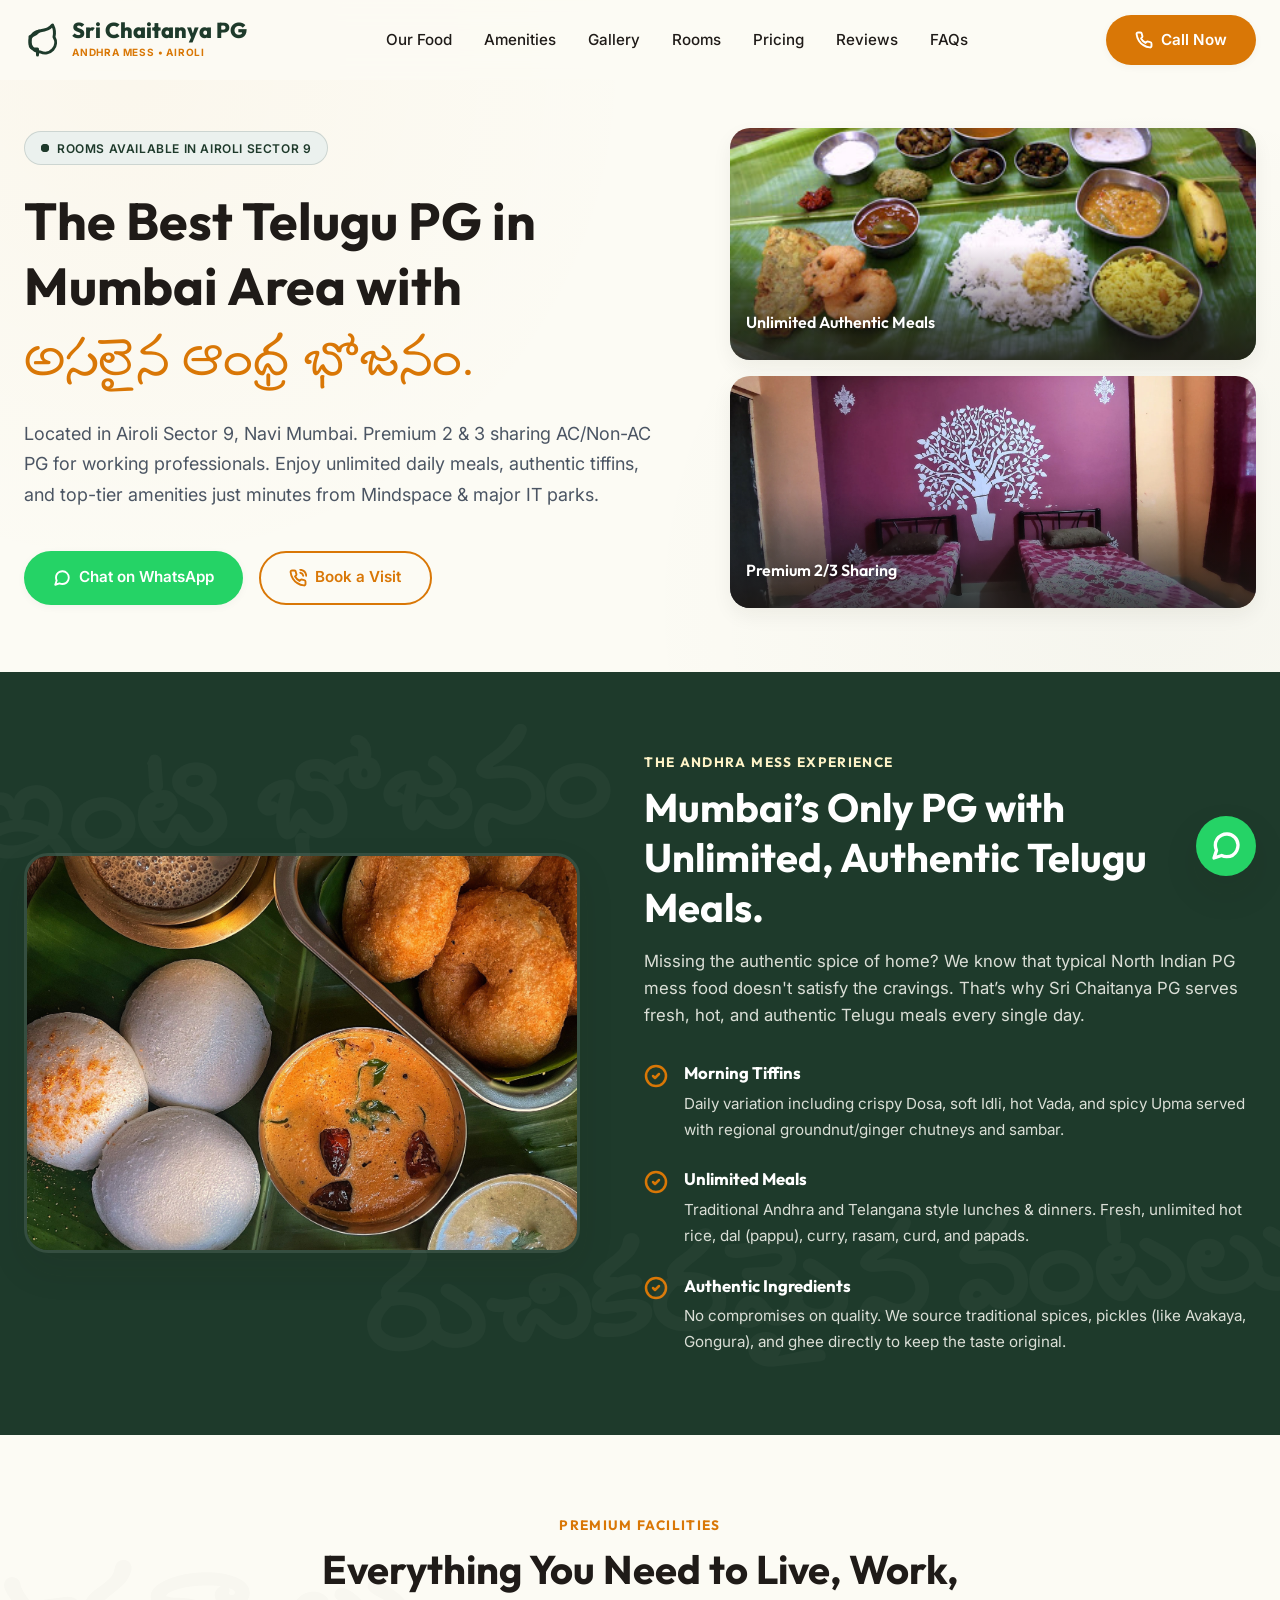
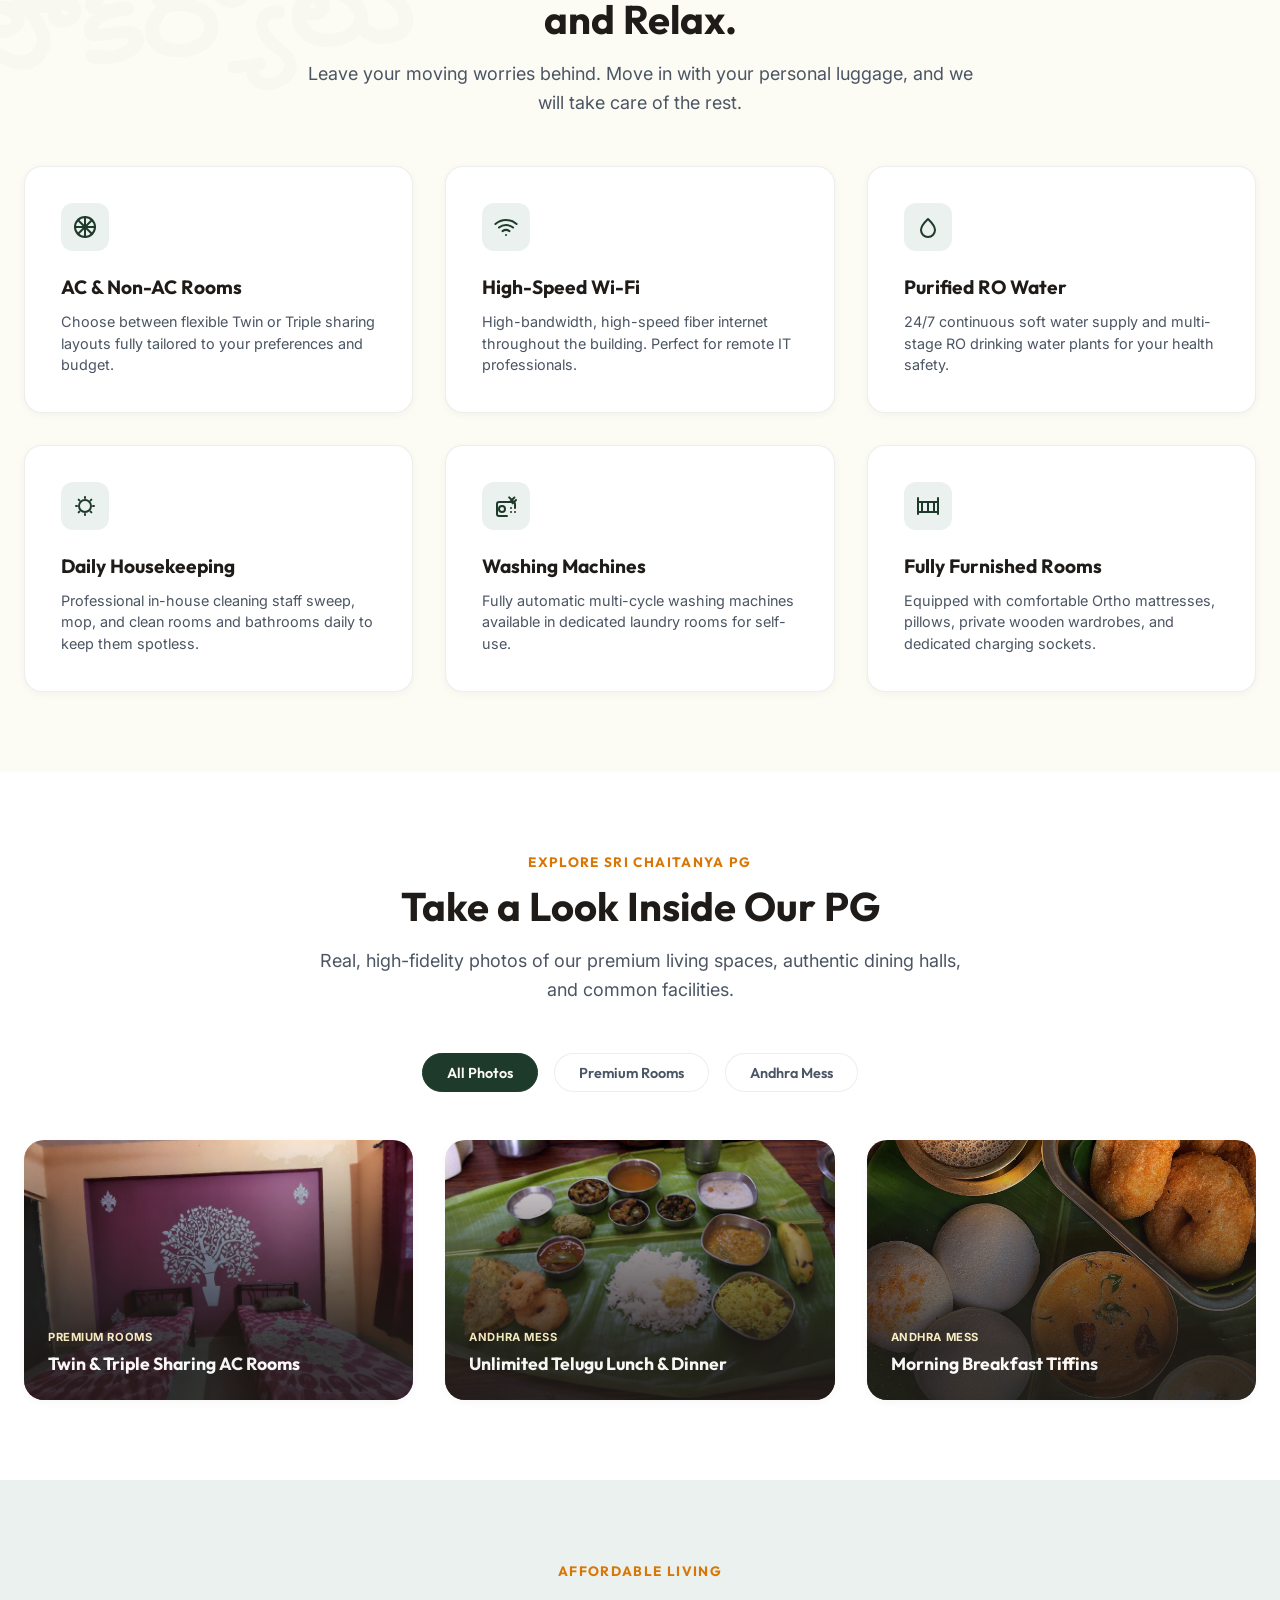
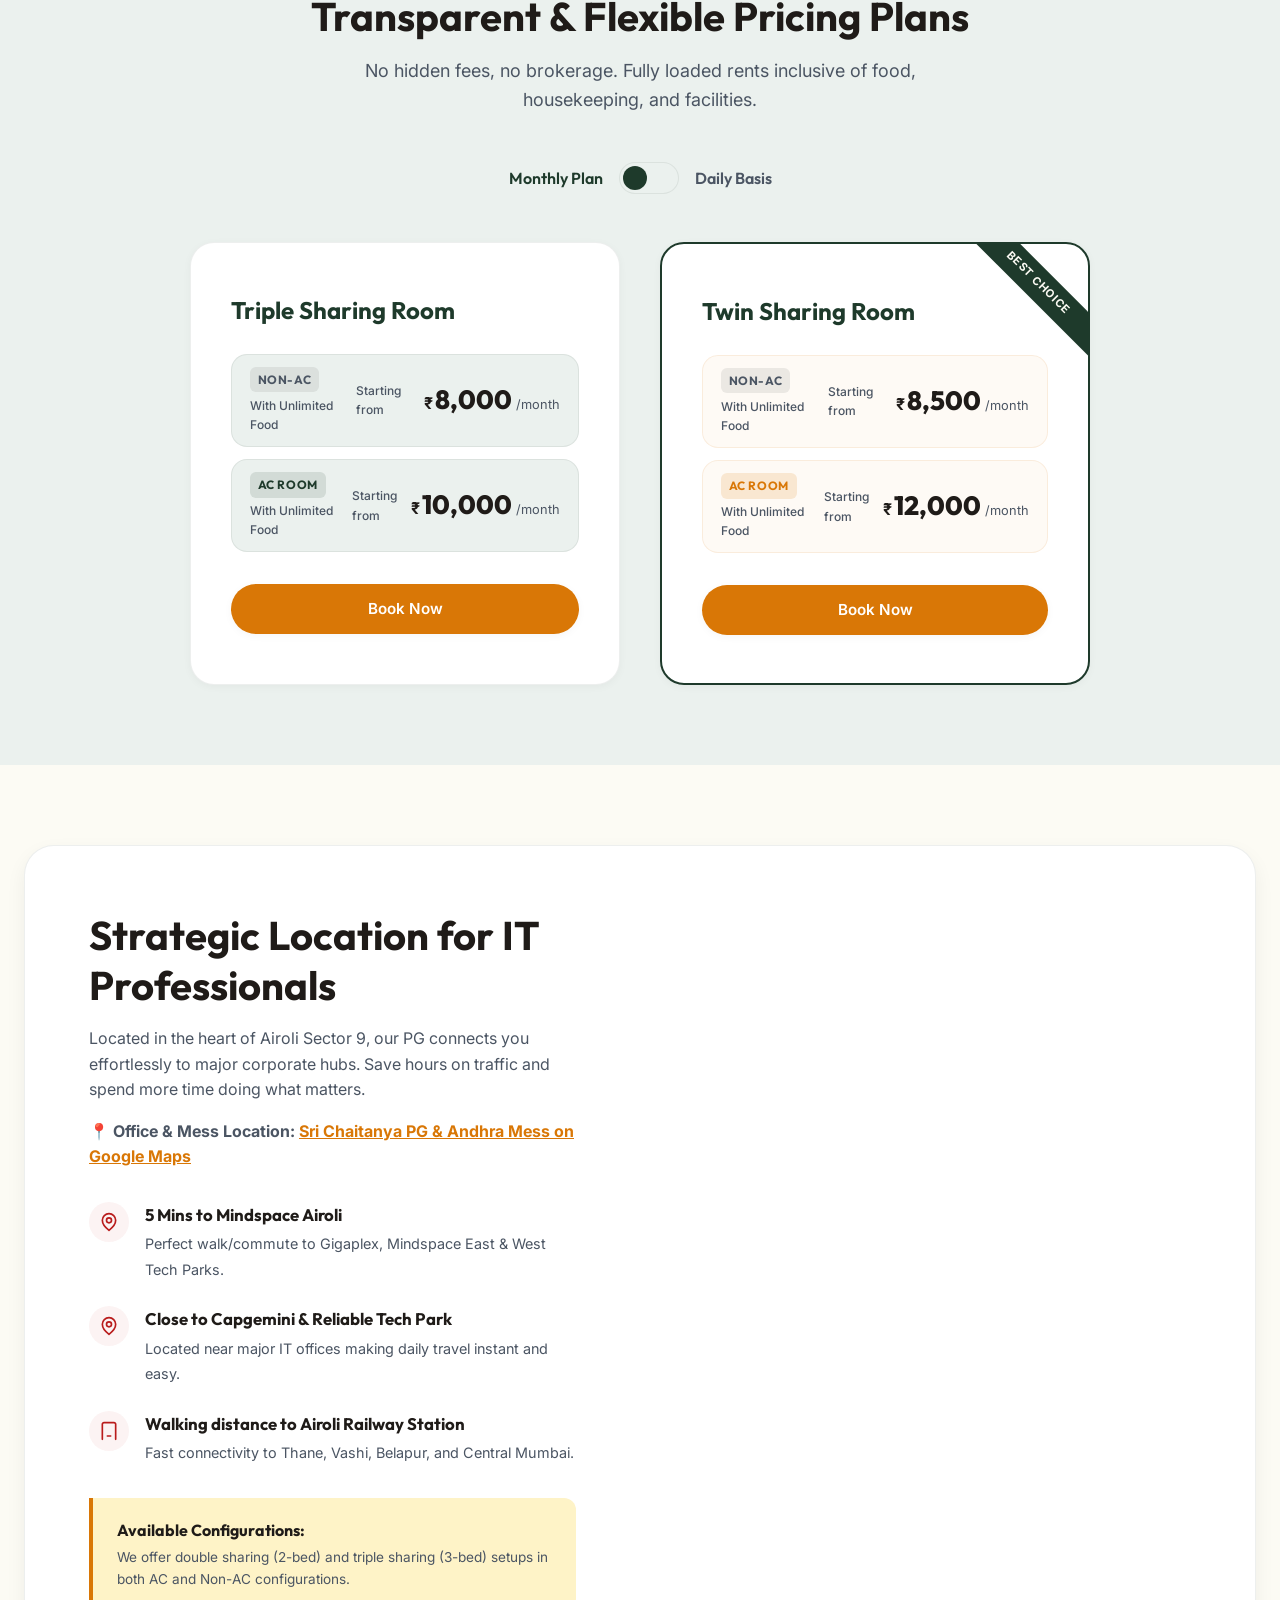
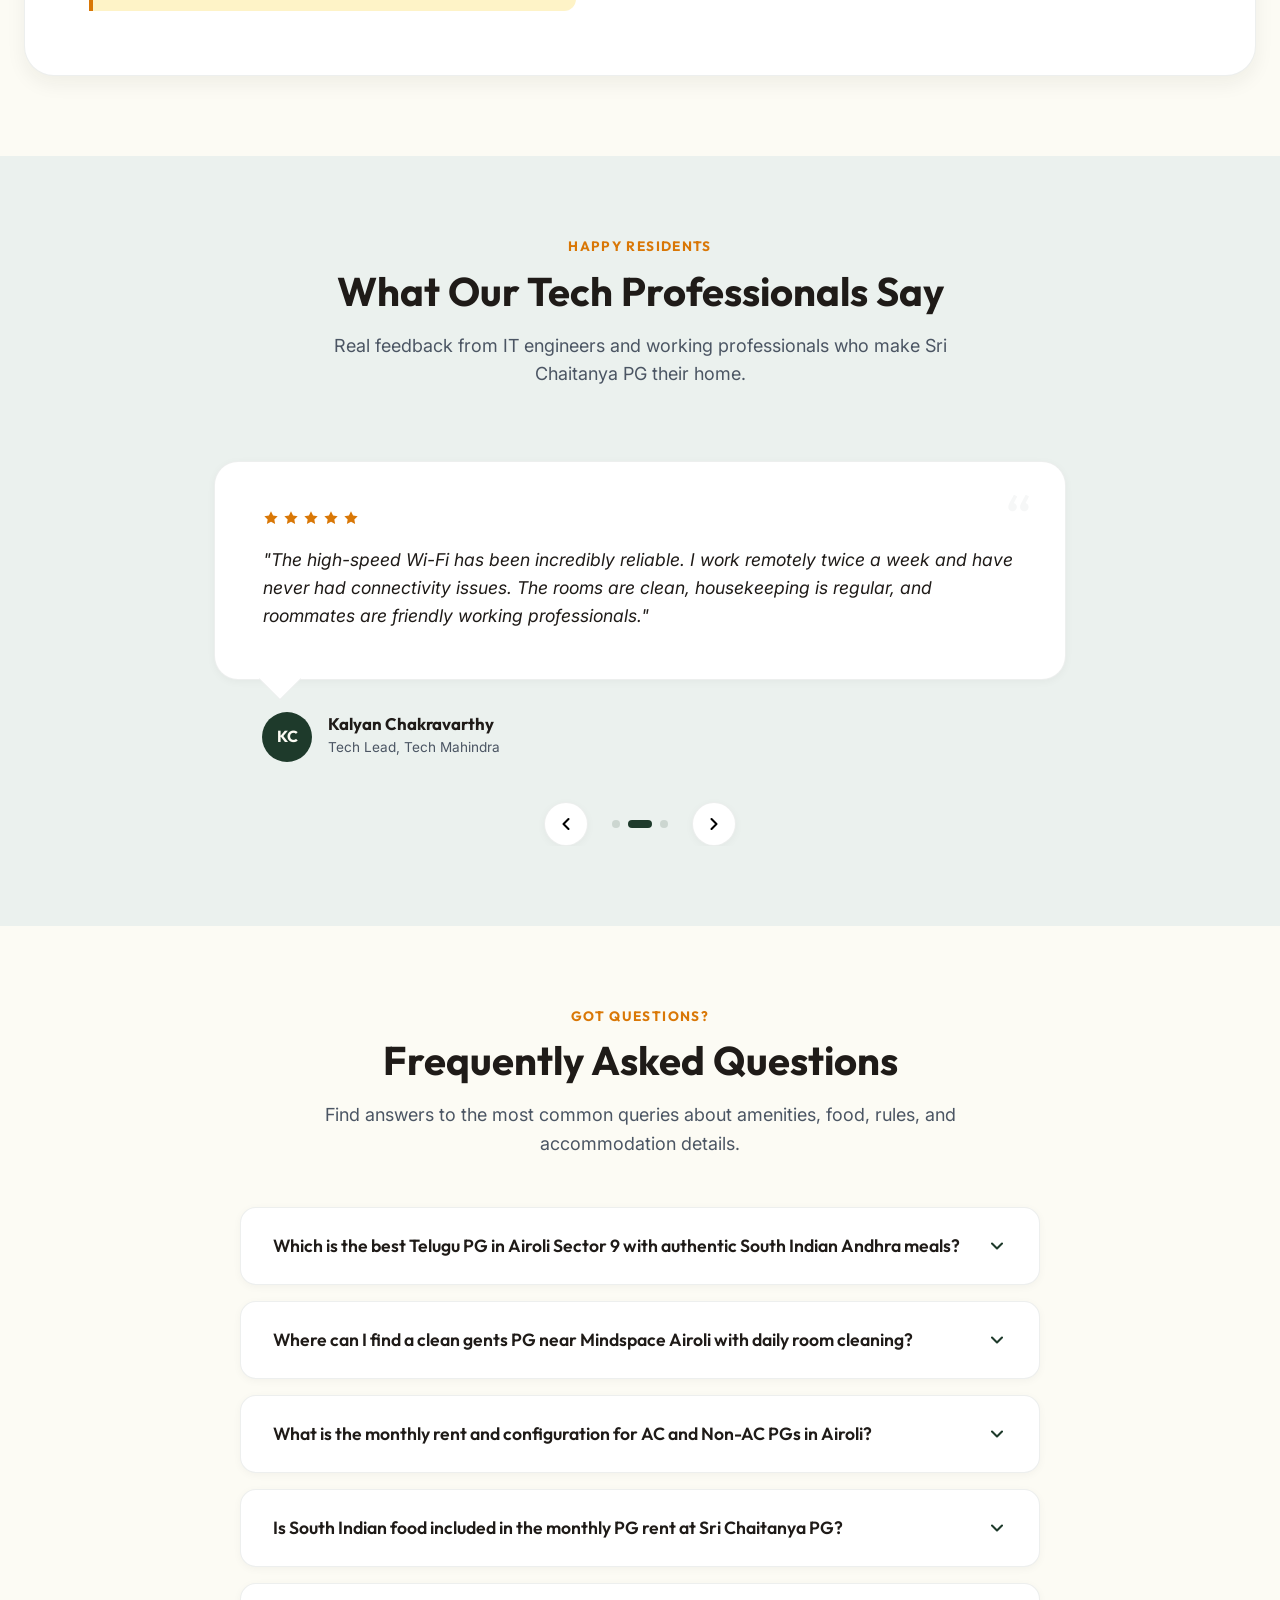
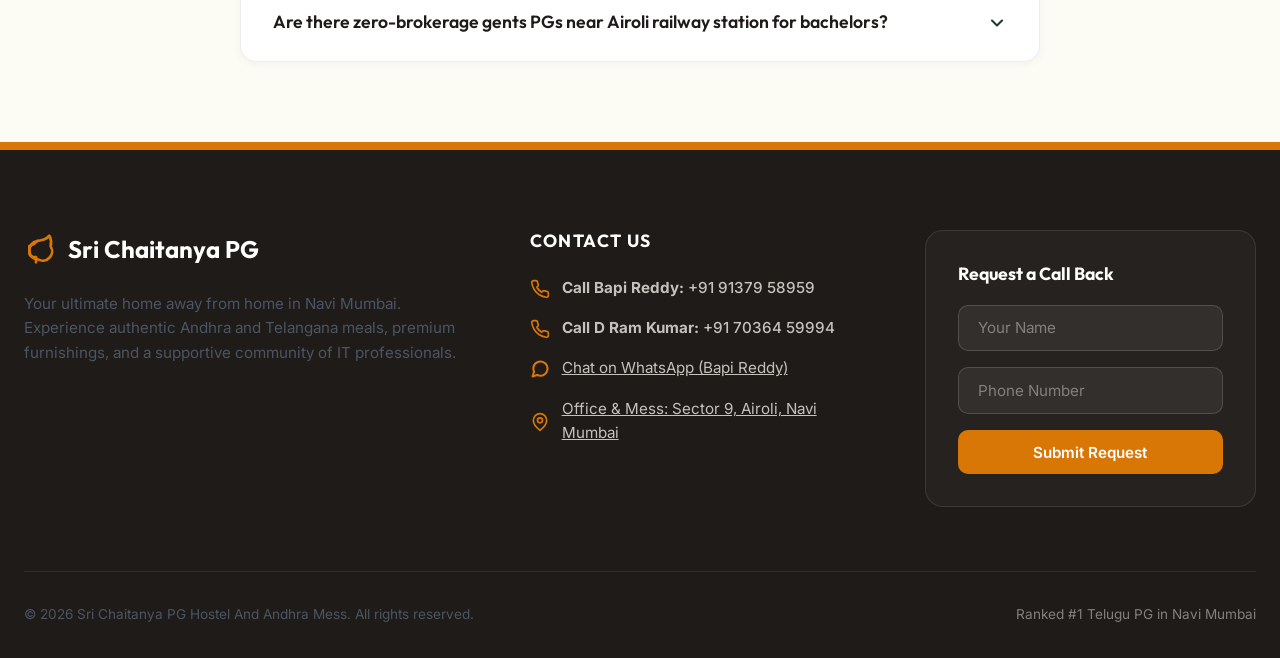
==== index.html @ 2515348a "Refactor: Add starting from pricing label, align coordinates, and match FAQ schema" ====
<!DOCTYPE html>
<html lang="en">
<head>
    <meta charset="UTF-8">
    <meta name="viewport" content="width=device-width, initial-scale=1.0">
    <title>Best Telugu PG in Mumbai & Airoli | Sri Chaitanya PG Hostel</title>
    <meta name="description" content="Looking for the best Telugu PG in Mumbai or Navi Mumbai? Sri Chaitanya PG in Airoli Sector 9 offers premium 2 & 3 sharing AC rooms near Mindspace, Capgemini, and Reliable Tech Park, featuring unlimited authentic Andhra & Telangana food.">
    <meta name="keywords" content="Telugu PG in Mumbai, Best PG in Airoli, Andhra PG Navi Mumbai, South Indian PG Mumbai, PG near Mindspace Airoli, PG near Capgemini, PG near Reliable Tech Park, Andhra Mess Airoli, Paying guest in Airoli">
    
    <!-- Link to Custom Stylesheet -->
    <link rel="stylesheet" href="styles.css">

    <!-- JSON-LD SEO Schema Graph (Generative Engine Optimization - GEO) -->
    <script type="application/ld+json">
    {
      "@context": "https://schema.org",
      "@graph": [
        {
          "@type": "LodgingBusiness",
          "@id": "https://www.srichaitanyapg.com/#business",
          "name": "Sri Chaitanya PG Hostel And Andhra Mess",
          "description": "The premier Telugu PG in the Mumbai Metropolitan Region offering authentic, unlimited Andhra and Telangana meals, high-speed Wi-Fi, and premium AC/Non-AC rooms for working professionals.",
          "url": "https://www.srichaitanyapg.com",
          "telephone": "+91-9137958959",
          "image": "https://www.srichaitanyapg.com/sharing.jpg",
          "priceRange": "₹8000 - ₹12000 INR",
          "address": {
            "@type": "PostalAddress",
            "streetAddress": "Sector 9",
            "addressLocality": "Airoli, Navi Mumbai",
            "addressRegion": "Maharashtra",
            "postalCode": "400708",
            "addressCountry": "IN"
          },
          "geo": {
            "@type": "GeoCoordinates",
            "latitude": 19.1476329,
            "longitude": 72.9946015
          },
          "containedInPlace": {
            "@type": "Place",
            "name": "Airoli, Navi Mumbai",
            "containedInPlace": {
              "@type": "Place",
              "name": "Mumbai Metropolitan Region"
            }
          },
          "areaServed": [
            {"@type": "AdministrativeArea", "name": "Airoli"},
            {"@type": "AdministrativeArea", "name": "Navi Mumbai"},
            {"@type": "AdministrativeArea", "name": "Mumbai Metropolitan Region"},
            {"@type": "AdministrativeArea", "name": "Thane"},
            {"@type": "AdministrativeArea", "name": "Mumbai"}
          ],
          "amenityFeature": [
            {"@type": "LocationFeatureSpecification", "name": "Unlimited Authentic Andhra Food", "value": "true"},
            {"@type": "LocationFeatureSpecification", "name": "High-Speed Wi-Fi", "value": "true"},
            {"@type": "LocationFeatureSpecification", "name": "AC and Non-AC Rooms", "value": "true"},
            {"@type": "LocationFeatureSpecification", "name": "Daily Housekeeping", "value": "true"}
          ],
          "knowsAbout": [
            "Telugu PG in Mumbai",
            "Andhra PG in Mumbai",
            "PG near Mindspace Airoli",
            "South Indian PG in Mumbai",
            "PG near Capgemini Airoli",
            "PG near Reliable Tech Park"
          ]
        },
        {
          "@type": "FAQPage",
          "@id": "https://www.srichaitanyapg.com/#faq",
          "mainEntity": [
            {
              "@type": "Question",
              "name": "Which is the best Telugu PG in Airoli Sector 9 with authentic South Indian Andhra meals?",
              "acceptedAnswer": {
                "@type": "Answer",
                "text": "Sri Chaitanya PG & Andhra Mess is recognized as the best Telugu PG in Airoli Sector 9, Navi Mumbai. Rents are fully inclusive of unlimited regional South Indian mess meals (breakfast, lunch, and dinner) cooked by professional Telugu chefs. We serve home-style daily breakfast (Dosa, Idli, Vada) with groundnut chutney, proper Andhra Pappu, Rasam, Sambar, curd, and regional Gongura/Avakaya pickles."
              }
            },
            {
              "@type": "Question",
              "name": "Where can I find a clean gents PG near Mindspace Airoli with daily room cleaning?",
              "acceptedAnswer": {
                "@type": "Answer",
                "text": "If you are looking for a gents PG near Mindspace IT Park, Capgemini, or Reliable Tech Park, Sri Chaitanya PG in Sector 9 is just a 5-minute walk/commute. We offer clean, fully furnished double sharing and triple sharing accommodations with high-speed fiber Wi-Fi, daily housekeeping, RO drinking water, and laundry washing machines."
              }
            },
            {
              "@type": "Question",
              "name": "What is the monthly rent and configuration for AC and Non-AC PGs in Airoli?",
              "acceptedAnswer": {
                "@type": "Answer",
                "text": "Sri Chaitanya PG offers flexible configurations: Triple sharing starts from ₹8,000/month (Non-AC) and ₹10,000/month (AC). Twin sharing starts from ₹8,500/month (Non-AC) and ₹12,000/month (AC). All monthly plans include unlimited food and housekeeping. We also provide daily basis stay at ₹500/day (3-sharing) and ₹600/day (2-sharing)."
              }
            },
            {
              "@type": "Question",
              "name": "Is South Indian food included in the monthly PG rent at Sri Chaitanya PG?",
              "acceptedAnswer": {
                "@type": "Answer",
                "text": "Yes, unlimited Telugu style breakfast, lunch, and dinner are 100% included in the monthly room rent. The mess serves authentic Andhra and Telangana meals, offering residents a true taste of home-cooked food without any extra charge."
              }
            },
            {
              "@type": "Question",
              "name": "Are there zero-brokerage gents PGs near Airoli railway station for bachelors?",
              "acceptedAnswer": {
                "@type": "Answer",
                "text": "Yes, Sri Chaitanya PG is a direct owner-managed bachelors hostel with zero brokerage and no agent fees. Located in Sector 9, Airoli, it is within walking distance of the Airoli Railway Station, making it easy to travel to Thane, Vashi, Belapur, and Central Mumbai."
              }
            }
          ]
        }
      ]
    }
    </script>
</head>
<body>

    <!-- Header & Navigation -->
    <header class="header" id="header">
        <div class="container header-container">
            <!-- Brand Logo -->
            <a href="#" class="logo-wrapper">
                <svg class="logo-icon" xmlns="http://www.w3.org/2000/svg" viewBox="0 0 24 24" fill="none" stroke="currentColor" stroke-width="2" stroke-linecap="round" stroke-linejoin="round"><path d="M11 20A7 7 0 0 1 9.8 6.1C15.5 5 17 4.48 19 2c1 2 2 3.5 1 8a7 7 0 0 1-9 10Z"/><path d="M9 22v-4h-2a3 3 0 0 1-3-3V9.8C6 9 8 8.48 10 6"/></svg>
                <div class="logo-text">
                    <span class="logo-main">Sri Chaitanya PG</span>
                    <span class="logo-sub">Andhra Mess • Airoli</span>
                </div>
            </a>

            <!-- Desktop Links -->
            <nav class="nav-links">
                <a href="#food" class="nav-link">Our Food</a>
                <a href="#amenities" class="nav-link">Amenities</a>
                <a href="#gallery" class="nav-link">Gallery</a>
                <a href="#rooms" class="nav-link">Rooms</a>
                <a href="#pricing" class="nav-link">Pricing</a>
                <a href="#testimonials" class="nav-link">Reviews</a>
                <a href="#faq" class="nav-link">FAQs</a>
            </nav>

            <!-- Call CTA Button -->
            <a href="tel:+919137958959" class="btn btn-primary header-btn">
                <svg class="btn-icon" xmlns="http://www.w3.org/2000/svg" viewBox="0 0 24 24" fill="none" stroke="currentColor" stroke-width="2.5" stroke-linecap="round" stroke-linejoin="round"><path d="M22 16.92v3a2 2 0 0 1-2.18 2 19.79 19.79 0 0 1-8.63-3.07 19.5 19.5 0 0 1-6-6 19.79 19.79 0 0 1-3.07-8.67A2 2 0 0 1 4.11 2h3a2 2 0 0 1 2 1.72 12.84 12.84 0 0 0 .7 2.81 2 2 0 0 1-.45 2.11L8.09 9.91a16 16 0 0 0 6 6l1.27-1.27a2 2 0 0 1 2.11-.45 12.84 12.84 0 0 0 2.81.7A2 2 0 0 1 22 16.92z"/></svg>
                Call Now
            </a>

            <!-- Mobile Hamburger Toggle -->
            <button class="menu-toggle" id="menu-toggle" aria-label="Toggle Navigation">
                <span></span>
                <span></span>
                <span></span>
            </button>
        </div>
    </header>

    <!-- Mobile Navigation Drawer -->
    <div class="mobile-nav-overlay" id="mobile-nav-overlay"></div>
    <div class="mobile-nav" id="mobile-nav">
        <a href="#food" class="mobile-nav-link">Our Food</a>
        <a href="#amenities" class="mobile-nav-link">Amenities</a>
        <a href="#gallery" class="mobile-nav-link">Gallery</a>
        <a href="#rooms" class="mobile-nav-link">Rooms</a>
        <a href="#pricing" class="mobile-nav-link">Pricing</a>
        <a href="#testimonials" class="mobile-nav-link">Reviews</a>
        <a href="#faq" class="mobile-nav-link">FAQs</a>
        <a href="tel:+919137958959" class="btn btn-primary" style="margin-top: 1rem; width: 100%;">
            <svg class="btn-icon" xmlns="http://www.w3.org/2000/svg" viewBox="0 0 24 24" fill="none" stroke="currentColor" stroke-width="2.5" stroke-linecap="round" stroke-linejoin="round"><path d="M22 16.92v3a2 2 0 0 1-2.18 2 19.79 19.79 0 0 1-8.63-3.07 19.5 19.5 0 0 1-6-6 19.79 19.79 0 0 1-3.07-8.67A2 2 0 0 1 4.11 2h3a2 2 0 0 1 2 1.72 12.84 12.84 0 0 0 .7 2.81 2 2 0 0 1-.45 2.11L8.09 9.91a16 16 0 0 0 6 6l1.27-1.27a2 2 0 0 1 2.11-.45 12.84 12.84 0 0 0 2.81.7A2 2 0 0 1 22 16.92z"/></svg>
            Call Now
        </a>
    </div>

    <!-- Hero Section -->
    <section class="section hero-section" id="home">
        <div class="container hero-grid">
            <!-- Hero Copy -->
            <div class="hero-content-box">
                <div class="badge-leaf">
                    <span class="dot"></span>
                    Rooms Available in Airoli Sector 9
                </div>
                <h1 class="hero-title">
                    The Best Telugu PG in Mumbai Area with <br>
                    <span class="bilingual-container">
                        <span id="language-switcher">Authentic Andhra Food.</span>
                    </span>
                </h1>
                <p class="hero-text">
                    Located in Airoli Sector 9, Navi Mumbai. Premium 2 & 3 sharing AC/Non-AC PG for working professionals. Enjoy unlimited daily meals, authentic tiffins, and top-tier amenities just minutes from Mindspace & major IT parks.
                </p>
                <div class="hero-buttons">
                    <a href="https://wa.me/919137958959?text=Hi,%20I%20am%20looking%20for%20a%20bed%20in%20Sri%20Chaitanya%20PG" target="_blank" class="btn btn-whatsapp">
                        <svg class="btn-icon" xmlns="http://www.w3.org/2000/svg" viewBox="0 0 24 24" fill="none" stroke="currentColor" stroke-width="2.5" stroke-linecap="round" stroke-linejoin="round"><path d="M21 11.5a8.38 8.38 0 0 1-.9 3.8 8.5 8.5 0 0 1-7.6 4.7 8.38 8.38 0 0 1-3.8-.9L3 21l1.9-5.7a8.38 8.38 0 0 1-.9-3.8 8.5 8.5 0 0 1 4.7-7.6 8.38 8.38 0 0 1 3.8-.9h.5a8.48 8.48 0 0 1 8 8v.5z"/></svg>
                        Chat on WhatsApp
                    </a>
                    <a href="tel:+919137958959" class="btn btn-secondary">
                        <svg class="btn-icon" xmlns="http://www.w3.org/2000/svg" viewBox="0 0 24 24" fill="none" stroke="currentColor" stroke-width="2.5" stroke-linecap="round" stroke-linejoin="round"><path d="M15.05 5A5 5 0 0 1 19 8.95M15.05 1A9 9 0 0 1 23 8.94m-1 7.98v3a2 2 0 0 1-2.18 2 19.79 19.79 0 0 1-8.63-3.07 19.5 19.5 0 0 1-6-6 19.79 19.79 0 0 1-3.07-8.67A2 2 0 0 1 4.11 2h3a2 2 0 0 1 2 1.72 12.84 12.84 0 0 0 .7 2.81 2 2 0 0 1-.45 2.11L8.09 9.91a16 16 0 0 0 6 6l1.27-1.27a2 2 0 0 1 2.11-.45 12.84 12.84 0 0 0 2.81.7A2 2 0 0 1 22 16.92z"/></svg>
                        Book a Visit
                    </a>
                </div>
            </div>

            <!-- Hero Images (Cinematic Split Grid) -->
            <div class="hero-images-container">
                <!-- Image 1: Authentic Food -->
                <div class="hero-img-box">
                    <img src="southindianthali.jpg" alt="Authentic South Indian Thali">
                    <div class="hero-img-label">Unlimited Authentic Meals</div>
                </div>
                <!-- Image 2: Clean Room -->
                <div class="hero-img-box">
                    <img src="sharing.jpg" alt="Clean Premium PG Room">
                    <div class="hero-img-label">Premium 2/3 Sharing</div>
                </div>
            </div>
        </div>
    </section>

    <!-- The "Taste of Home" Section -->
    <section class="section mess-section" id="food">
        <div class="container mess-grid">
            <!-- Food Image -->
            <div class="mess-img-box">
                <img src="tiffin.jpg" alt="South Indian Tiffin">
            </div>

            <!-- Food details (Contrasted accents for maximum readability) -->
            <div class="mess-content-box">
                <span class="section-tag" style="color: var(--color-saffron-light);">The Andhra Mess Experience</span>
                <h2 class="section-title" style="color: var(--color-white);">Mumbai’s Only PG with Unlimited, Authentic Telugu Meals.</h2>
                <p style="color: rgba(252, 251, 244, 0.85); font-size: 1.05rem; margin-bottom: 2rem;">
                    Missing the authentic spice of home? We know that typical North Indian PG mess food doesn't satisfy the cravings. That’s why Sri Chaitanya PG serves fresh, hot, and authentic Telugu meals every single day.
                </p>
                <div class="mess-bullets">
                    <!-- Bullet 1 -->
                    <div class="mess-bullet">
                        <svg class="mess-bullet-icon" xmlns="http://www.w3.org/2000/svg" viewBox="0 0 24 24" fill="none" stroke="currentColor" stroke-width="2.5" stroke-linecap="round" stroke-linejoin="round"><path d="M12 22c5.523 0 10-4.477 10-10S17.523 2 12 2 2 6.477 2 12s4.477 10 10 10z"/><path d="m9 12 2 2 4-4"/></svg>
                        <div class="mess-bullet-text">
                            <strong>Morning Tiffins</strong>
                            <span>Daily variation including crispy Dosa, soft Idli, hot Vada, and spicy Upma served with regional groundnut/ginger chutneys and sambar.</span>
                        </div>
                    </div>
                    <!-- Bullet 2 -->
                    <div class="mess-bullet">
                        <svg class="mess-bullet-icon" xmlns="http://www.w3.org/2000/svg" viewBox="0 0 24 24" fill="none" stroke="currentColor" stroke-width="2.5" stroke-linecap="round" stroke-linejoin="round"><path d="M12 22c5.523 0 10-4.477 10-10S17.523 2 12 2 2 6.477 2 12s4.477 10 10 10z"/><path d="m9 12 2 2 4-4"/></svg>
                        <div class="mess-bullet-text">
                            <strong>Unlimited Meals</strong>
                            <span>Traditional Andhra and Telangana style lunches & dinners. Fresh, unlimited hot rice, dal (pappu), curry, rasam, curd, and papads.</span>
                        </div>
                    </div>
                    <!-- Bullet 3 -->
                    <div class="mess-bullet">
                        <svg class="mess-bullet-icon" xmlns="http://www.w3.org/2000/svg" viewBox="0 0 24 24" fill="none" stroke="currentColor" stroke-width="2.5" stroke-linecap="round" stroke-linejoin="round"><path d="M12 22c5.523 0 10-4.477 10-10S17.523 2 12 2 2 6.477 2 12s4.477 10 10 10z"/><path d="m9 12 2 2 4-4"/></svg>
                        <div class="mess-bullet-text">
                            <strong>Authentic Ingredients</strong>
                            <span>No compromises on quality. We source traditional spices, pickles (like Avakaya, Gongura), and ghee directly to keep the taste original.</span>
                        </div>
                    </div>
                </div>
            </div>
        </div>

        <!-- Visual watermarks (Traditional styling) -->
        <div class="watermark watermark-top-left">ఇంటి భోజనం</div>
        <div class="watermark watermark-bottom-right">రుచికరమైన వంటలు</div>
    </section>

    <!-- Amenities Section -->
    <section class="section section-light" id="amenities">
        <div class="watermark watermark-top-left" style="top: 10%">సౌకర్యాలు</div>
        <div class="container">
            <div class="text-center max-w-2xl">
                <span class="section-tag">Premium Facilities</span>
                <h2 class="section-title">Everything You Need to Live, Work, and Relax.</h2>
                <p class="section-subtitle">Leave your moving worries behind. Move in with your personal luggage, and we will take care of the rest.</p>
            </div>

            <!-- Amenities Grid -->
            <div class="amenities-grid">
                <!-- Card 1 -->
                <div class="amenity-card">
                    <div class="amenity-icon-box">
                        <svg class="amenity-icon" xmlns="http://www.w3.org/2000/svg" viewBox="0 0 24 24" fill="none" stroke="currentColor" stroke-width="2" stroke-linecap="round" stroke-linejoin="round"><path d="M2 12h20"/><path d="M12 2v20"/><path d="m4.93 4.93 14.14 14.14"/><path d="m19.07 4.93-14.14 14.14"/><circle cx="12" cy="12" r="10"/></svg>
                    </div>
                    <h3 class="amenity-title">AC & Non-AC Rooms</h3>
                    <p class="amenity-desc">Choose between flexible Twin or Triple sharing layouts fully tailored to your preferences and budget.</p>
                </div>
                <!-- Card 2 -->
                <div class="amenity-card">
                    <div class="amenity-icon-box">
                        <svg class="amenity-icon" xmlns="http://www.w3.org/2000/svg" viewBox="0 0 24 24" fill="none" stroke="currentColor" stroke-width="2" stroke-linecap="round" stroke-linejoin="round"><path d="M5 12.55a11 11 0 0 1 14.08 0"/><path d="M1.42 9a16 16 0 0 1 21.16 0"/><path d="M8.53 16.11a6 6 0 0 1 6.95 0"/><line x1="12" y1="20" x2="12.01" y2="20"/></svg>
                    </div>
                    <h3 class="amenity-title">High-Speed Wi-Fi</h3>
                    <p class="amenity-desc">High-bandwidth, high-speed fiber internet throughout the building. Perfect for remote IT professionals.</p>
                </div>
                <!-- Card 3 -->
                <div class="amenity-card">
                    <div class="amenity-icon-box">
                        <svg class="amenity-icon" xmlns="http://www.w3.org/2000/svg" viewBox="0 0 24 24" fill="none" stroke="currentColor" stroke-width="2" stroke-linecap="round" stroke-linejoin="round"><path d="M12 22a7 7 0 0 0 7-7c0-4.3-7-11-7-11S5 10.7 5 15a7 7 0 0 0 7 7z"/></svg>
                    </div>
                    <h3 class="amenity-title">Purified RO Water</h3>
                    <p class="amenity-desc">24/7 continuous soft water supply and multi-stage RO drinking water plants for your health safety.</p>
                </div>
                <!-- Card 4 -->
                <div class="amenity-card">
                    <div class="amenity-icon-box">
                        <svg class="amenity-icon" xmlns="http://www.w3.org/2000/svg" viewBox="0 0 24 24" fill="none" stroke="currentColor" stroke-width="2" stroke-linecap="round" stroke-linejoin="round"><path d="M12 3v1m0 16v1m9-9h-1M4 12H3m15.364-6.364-.707.707M6.343 17.657l-.707.707m0-12.728.707.707m11.32 11.32.707.707M18 12a6 6 0 1 1-12 0 6 6 0 0 1 12 0Z"/></svg>
                    </div>
                    <h3 class="amenity-title">Daily Housekeeping</h3>
                    <p class="amenity-desc">Professional in-house cleaning staff sweep, mop, and clean rooms and bathrooms daily to keep them spotless.</p>
                </div>
                <!-- Card 5 -->
                <div class="amenity-card">
                    <div class="amenity-icon-box">
                        <svg class="amenity-icon" xmlns="http://www.w3.org/2000/svg" viewBox="0 0 24 24" fill="none" stroke="currentColor" stroke-width="2" stroke-linecap="round" stroke-linejoin="round"><path d="M20.38 3.46 16 7.84M22 6l-3.38 3.38m-3.46-6 4.84 4.84M17 14h.01M21 14h.01M17 18h.01M21 18h.01M13 22H5a2 2 0 0 1-2-2V10a2 2 0 0 1 2-2h14a2 2 0 0 1 2 2v4M8 12a3 3 0 1 0 0 6 3 3 0 0 0 0-6Z"/></svg>
                    </div>
                    <h3 class="amenity-title">Washing Machines</h3>
                    <p class="amenity-desc">Fully automatic multi-cycle washing machines available in dedicated laundry rooms for self-use.</p>
                </div>
                <!-- Card 6 -->
                <div class="amenity-card">
                    <div class="amenity-icon-box">
                        <svg class="amenity-icon" xmlns="http://www.w3.org/2000/svg" viewBox="0 0 24 24" fill="none" stroke="currentColor" stroke-width="2" stroke-linecap="round" stroke-linejoin="round"><path d="M2 4v16M2 8h20M22 4v16M2 18h20M6 8v10M18 8v10M12 8v10"/></svg>
                    </div>
                    <h3 class="amenity-title">Fully Furnished Rooms</h3>
                    <p class="amenity-desc">Equipped with comfortable Ortho mattresses, pillows, private wooden wardrobes, and dedicated charging sockets.</p>
                </div>
            </div>
        </div>
    </section>

    <!-- Gallery Section (Structured PG Showcase) -->
    <section class="section section-light" id="gallery" style="background-color: var(--color-white); border-bottom: 1px solid var(--color-border);">
        <div class="container">
            <div class="text-center max-w-2xl">
                <span class="section-tag">Explore Sri Chaitanya PG</span>
                <h2 class="section-title">Take a Look Inside Our PG</h2>
                <p class="section-subtitle">Real, high-fidelity photos of our premium living spaces, authentic dining halls, and common facilities.</p>
            </div>

            <!-- Gallery Tabs -->
            <div class="gallery-tabs">
                <button class="gallery-tab active" data-filter="all">All Photos</button>
                <button class="gallery-tab" data-filter="rooms">Premium Rooms</button>
                <button class="gallery-tab" data-filter="dining">Andhra Mess</button>
            </div>

            <!-- Gallery Grid -->
            <div class="gallery-grid" id="gallery-grid">
                <!-- Photo 1: Rooms (sharing.jpg) -->
                <div class="gallery-item" data-category="rooms">
                    <div class="gallery-img-box">
                        <img src="sharing.jpg" alt="Premium 2/3 Sharing Room" loading="lazy">
                        <div class="gallery-overlay">
                            <span class="gallery-category-badge">Premium Rooms</span>
                            <h4 class="gallery-item-title">Twin & Triple Sharing AC Rooms</h4>
                        </div>
                    </div>
                </div>

                <!-- Photo 2: Dining (southindianthali.jpg) -->
                <div class="gallery-item" data-category="dining">
                    <div class="gallery-img-box">
                        <img src="southindianthali.jpg" alt="Authentic Andhra Lunch & Dinner Meals" loading="lazy">
                        <div class="gallery-overlay">
                            <span class="gallery-category-badge">Andhra Mess</span>
                            <h4 class="gallery-item-title">Unlimited Telugu Lunch & Dinner</h4>
                        </div>
                    </div>
                </div>

                <!-- Photo 3: Facilities (tiffin.jpg) -->
                <div class="gallery-item" data-category="dining">
                    <div class="gallery-img-box">
                        <img src="tiffin.jpg" alt="Delicious South Indian Breakfast Tiffin" loading="lazy">
                        <div class="gallery-overlay">
                            <span class="gallery-category-badge">Andhra Mess</span>
                            <h4 class="gallery-item-title">Morning Breakfast Tiffins</h4>
                        </div>
                    </div>
                </div>
            </div>
        </div>
    </section>

    <!-- Pricing Section (Newly Added Conversion Component) -->
    <section class="section section-light" id="pricing" style="background-color: var(--color-leaf-light);">
        <div class="container">
            <div class="text-center max-w-2xl">
                <span class="section-tag">Affordable Living</span>
                <h2 class="section-title">Transparent & Flexible Pricing Plans</h2>
                <p class="section-subtitle">No hidden fees, no brokerage. Fully loaded rents inclusive of food, housekeeping, and facilities.</p>
            </div>

            <!-- Pricing Toggle Switcher -->
            <div class="pricing-toggle-container">
                <span class="pricing-label active" id="label-monthly">Monthly Plan</span>
                <label class="toggle-switch">
                    <input type="checkbox" id="pricing-toggle">
                    <span class="toggle-slider"></span>
                </label>
                <span class="pricing-label" id="label-daily">Daily Basis</span>
            </div>

            <!-- Pricing Cards Grid -->
            <div class="pricing-grid">
                <!-- Triple Sharing Card -->
                <div class="pricing-card">
                    <div class="pricing-header">
                        <span class="pricing-type">Triple Sharing Room</span>
                        
                        <!-- Monthly Options -->
                        <div class="pricing-plans-stack" id="monthly-options-triple">
                            <div class="pricing-plan-item">
                                <div class="plan-info">
                                    <span class="plan-badge non-ac">Non-AC</span>
                                    <span class="plan-inclusion">With Unlimited Food</span>
                                </div>
                                <div class="plan-price-wrapper">
                                    <span class="plan-price-label">Starting from</span>
                                    <span class="plan-price-currency">₹</span>
                                    <span class="plan-price-amount">8,000</span>
                                    <span class="plan-price-period">/month</span>
                                </div>
                            </div>
                            <div class="pricing-plan-item">
                                <div class="plan-info">
                                    <span class="plan-badge ac">AC Room</span>
                                    <span class="plan-inclusion">With Unlimited Food</span>
                                </div>
                                <div class="plan-price-wrapper">
                                    <span class="plan-price-label">Starting from</span>
                                    <span class="plan-price-currency">₹</span>
                                    <span class="plan-price-amount">10,000</span>
                                    <span class="plan-price-period">/month</span>
                                </div>
                            </div>
                        </div>
                        <!-- Daily Options -->
                        <div class="pricing-plans-stack" id="daily-options-triple" style="display: none;">
                            <div class="pricing-plan-item">
                                <div class="plan-info">
                                    <span class="plan-badge daily">Daily Stay</span>
                                    <span class="plan-inclusion">3 Sharing + Food</span>
                                </div>
                                <div class="plan-price-wrapper">
                                    <span class="plan-price-currency">₹</span>
                                    <span class="plan-price-amount">500</span>
                                    <span class="plan-price-period">/day</span>
                                </div>
                            </div>
                        </div>
                    </div>
                    <a href="https://wa.me/919137958959?text=Hi,%20I'm%20interested%20in%20a%20Triple%20Sharing%20bed" target="_blank" class="btn btn-primary pricing-cta">Book Now</a>
                </div>

                <!-- Twin Sharing Card (Popular) -->
                <div class="pricing-card popular">
                    <div class="pricing-popular-badge">Best Choice</div>
                    <div class="pricing-header">
                        <span class="pricing-type">Twin Sharing Room</span>
                        
                        <!-- Monthly Options -->
                        <div class="pricing-plans-stack" id="monthly-options-twin">
                            <div class="pricing-plan-item">
                                <div class="plan-info">
                                    <span class="plan-badge non-ac">Non-AC</span>
                                    <span class="plan-inclusion">With Unlimited Food</span>
                                </div>
                                <div class="plan-price-wrapper">
                                    <span class="plan-price-label">Starting from</span>
                                    <span class="plan-price-currency">₹</span>
                                    <span class="plan-price-amount">8,500</span>
                                    <span class="plan-price-period">/month</span>
                                </div>
                            </div>
                            <div class="pricing-plan-item">
                                <div class="plan-info">
                                    <span class="plan-badge ac">AC Room</span>
                                    <span class="plan-inclusion">With Unlimited Food</span>
                                </div>
                                <div class="plan-price-wrapper">
                                    <span class="plan-price-label">Starting from</span>
                                    <span class="plan-price-currency">₹</span>
                                    <span class="plan-price-amount">12,000</span>
                                    <span class="plan-price-period">/month</span>
                                </div>
                            </div>
                        </div>
                        <!-- Daily Options -->
                        <div class="pricing-plans-stack" id="daily-options-twin" style="display: none;">
                            <div class="pricing-plan-item">
                                <div class="plan-info">
                                    <span class="plan-badge daily">Daily Stay</span>
                                    <span class="plan-inclusion">2 Sharing + Food</span>
                                </div>
                                <div class="plan-price-wrapper">
                                    <span class="plan-price-currency">₹</span>
                                    <span class="plan-price-amount">600</span>
                                    <span class="plan-price-period">/day</span>
                                </div>
                            </div>
                        </div>
                    </div>
                    <a href="https://wa.me/919137958959?text=Hi,%20I'm%20interested%20in%20a%20Twin%20Sharing%20bed" target="_blank" class="btn btn-primary pricing-cta">Book Now</a>
                </div>
            </div>
        </div>
    </section>

    <!-- Location & Rooms Section -->
    <section class="section section-light" id="rooms">
        <div class="container">
            <div class="location-card">
                <!-- Location details -->
                <div class="location-content">
                    <h2 class="section-title">Strategic Location for IT Professionals</h2>
                    <p class="text-gray-dark" style="margin-bottom: 1rem;">
                        Located in the heart of Airoli Sector 9, our PG connects you effortlessly to major corporate hubs. Save hours on traffic and spend more time doing what matters.
                    </p>
                    <p class="text-gray-dark" style="margin-bottom: 2rem;">
                        📍 <strong>Office & Mess Location:</strong> <a href="https://maps.app.goo.gl/XUm4F41YR5YxCxLs8" target="_blank" style="color: var(--color-saffron); font-weight: 700; text-decoration: underline;">Sri Chaitanya PG & Andhra Mess on Google Maps</a>
                    </p>
                    <div class="location-list">
                        <!-- Item 1 -->
                        <div class="location-item">
                            <div class="location-icon-box">
                                <svg class="location-item-icon" xmlns="http://www.w3.org/2000/svg" viewBox="0 0 24 24" fill="none" stroke="currentColor" stroke-width="2" stroke-linecap="round" stroke-linejoin="round"><path d="M20 10c0 6-8 12-8 12s-8-6-8-12a8 8 0 0 1 16 0Z"/><circle cx="12" cy="10" r="3"/></svg>
                            </div>
                            <div class="location-item-text">
                                <strong>5 Mins to Mindspace Airoli</strong>
                                <span>Perfect walk/commute to Gigaplex, Mindspace East & West Tech Parks.</span>
                            </div>
                        </div>
                        <!-- Item 2 -->
                        <div class="location-item">
                            <div class="location-icon-box">
                                <svg class="location-item-icon" xmlns="http://www.w3.org/2000/svg" viewBox="0 0 24 24" fill="none" stroke="currentColor" stroke-width="2" stroke-linecap="round" stroke-linejoin="round"><path d="M20 10c0 6-8 12-8 12s-8-6-8-12a8 8 0 0 1 16 0Z"/><circle cx="12" cy="10" r="3"/></svg>
                            </div>
                            <div class="location-item-text">
                                <strong>Close to Capgemini & Reliable Tech Park</strong>
                                <span>Located near major IT offices making daily travel instant and easy.</span>
                            </div>
                        </div>
                        <!-- Item 3 -->
                        <div class="location-item">
                            <div class="location-icon-box">
                                <svg class="location-item-icon" xmlns="http://www.w3.org/2000/svg" viewBox="0 0 24 24" fill="none" stroke="currentColor" stroke-width="2" stroke-linecap="round" stroke-linejoin="round"><path d="M4 22V4c0-.5.2-1 .6-1.4C5 2.2 5.5 2 6 2h12c.5 0 1 .2 1.4.6.4.4.6.9.6 1.4v18M10 18h4"/></svg>
                            </div>
                            <div class="location-item-text">
                                <strong>Walking distance to Airoli Railway Station</strong>
                                <span>Fast connectivity to Thane, Vashi, Belapur, and Central Mumbai.</span>
                            </div>
                        </div>
                    </div>
                    <div class="location-alert">
                        <div class="location-alert-title">Available Configurations:</div>
                        <p class="location-alert-desc">We offer double sharing (2-bed) and triple sharing (3-bed) setups in both AC and Non-AC configurations.</p>
                    </div>
                </div>

                <!-- Interactive Google Map Frame -->
                <div class="location-map-container">
                    <iframe class="location-map-iframe" src="https://www.google.com/maps/embed?pb=!1m18!1m12!1m3!1d3769.0878168959703!2d72.99202657520264!3d19.147632882030138!2m3!1f0!2f0!3f0!3m2!1i1024!2i768!4f13.1!3m3!1m2!1s0x3be7b92cedeb3bc7%3A0x31a12df298aaa8d2!2sSri%20Chaitanya%20PG%20Hostel%20And%20Andhra%20Mess!5e0!3m2!1sen!2sin!4v1718360000000!5m2!1sen!2sin" allowfullscreen="" loading="lazy" referrerpolicy="no-referrer-when-downgrade"></iframe>
                </div>
            </div>
        </div>
    </section>

    <!-- Testimonials Slider Section (Newly Added Social Proof) -->
    <section class="section section-light" id="testimonials" style="background-color: var(--color-leaf-light); overflow: hidden;">
        <div class="container">
            <div class="text-center max-w-2xl">
                <span class="section-tag">Happy Residents</span>
                <h2 class="section-title">What Our Tech Professionals Say</h2>
                <p class="section-subtitle">Real feedback from IT engineers and working professionals who make Sri Chaitanya PG their home.</p>
            </div>

            <!-- Slider Container -->
            <div class="testimonials-slider-container">
                <div class="testimonials-track" id="testimonials-track">
                    <!-- Slide 1 -->
                    <div class="testimonial-card">
                        <div class="testimonial-bubble">
                            <span class="testimonial-quote-icon">“</span>
                            <div class="testimonial-stars">
                                <svg xmlns="http://www.w3.org/2000/svg" width="16" height="16" viewBox="0 0 24 24" fill="currentColor"><polygon points="12 2 15.09 8.26 22 9.27 17 14.14 18.18 21.02 12 17.77 5.82 21.02 7 14.14 2 9.27 8.91 8.26 12 2"/></svg>
                                <svg xmlns="http://www.w3.org/2000/svg" width="16" height="16" viewBox="0 0 24 24" fill="currentColor"><polygon points="12 2 15.09 8.26 22 9.27 17 14.14 18.18 21.02 12 17.77 5.82 21.02 7 14.14 2 9.27 8.91 8.26 12 2"/></svg>
                                <svg xmlns="http://www.w3.org/2000/svg" width="16" height="16" viewBox="0 0 24 24" fill="currentColor"><polygon points="12 2 15.09 8.26 22 9.27 17 14.14 18.18 21.02 12 17.77 5.82 21.02 7 14.14 2 9.27 8.91 8.26 12 2"/></svg>
                                <svg xmlns="http://www.w3.org/2000/svg" width="16" height="16" viewBox="0 0 24 24" fill="currentColor"><polygon points="12 2 15.09 8.26 22 9.27 17 14.14 18.18 21.02 12 17.77 5.82 21.02 7 14.14 2 9.27 8.91 8.26 12 2"/></svg>
                                <svg xmlns="http://www.w3.org/2000/svg" width="16" height="16" viewBox="0 0 24 24" fill="currentColor"><polygon points="12 2 15.09 8.26 22 9.27 17 14.14 18.18 21.02 12 17.77 5.82 21.02 7 14.14 2 9.27 8.91 8.26 12 2"/></svg>
                            </div>
                            <p class="testimonial-text">
                                "The food here is absolutely outstanding! Having shifted from Hyderabad to Mumbai, I was struggling with North Indian food options. The daily authentic Andhra Pappu, Sambar, and hot tiffins served here feel just like home."
                            </p>
                        </div>
                        <div class="testimonial-profile">
                            <div class="testimonial-avatar">RK</div>
                            <div>
                                <h4 class="testimonial-author-name">Ravi Kumar</h4>
                                <span class="testimonial-author-role">Software Engineer, Capgemini</span>
                            </div>
                        </div>
                    </div>

                    <!-- Slide 2 -->
                    <div class="testimonial-card">
                        <div class="testimonial-bubble">
                            <span class="testimonial-quote-icon">“</span>
                            <div class="testimonial-stars">
                                <svg xmlns="http://www.w3.org/2000/svg" width="16" height="16" viewBox="0 0 24 24" fill="currentColor"><polygon points="12 2 15.09 8.26 22 9.27 17 14.14 18.18 21.02 12 17.77 5.82 21.02 7 14.14 2 9.27 8.91 8.26 12 2"/></svg>
                                <svg xmlns="http://www.w3.org/2000/svg" width="16" height="16" viewBox="0 0 24 24" fill="currentColor"><polygon points="12 2 15.09 8.26 22 9.27 17 14.14 18.18 21.02 12 17.77 5.82 21.02 7 14.14 2 9.27 8.91 8.26 12 2"/></svg>
                                <svg xmlns="http://www.w3.org/2000/svg" width="16" height="16" viewBox="0 0 24 24" fill="currentColor"><polygon points="12 2 15.09 8.26 22 9.27 17 14.14 18.18 21.02 12 17.77 5.82 21.02 7 14.14 2 9.27 8.91 8.26 12 2"/></svg>
                                <svg xmlns="http://www.w3.org/2000/svg" width="16" height="16" viewBox="0 0 24 24" fill="currentColor"><polygon points="12 2 15.09 8.26 22 9.27 17 14.14 18.18 21.02 12 17.77 5.82 21.02 7 14.14 2 9.27 8.91 8.26 12 2"/></svg>
                                <svg xmlns="http://www.w3.org/2000/svg" width="16" height="16" viewBox="0 0 24 24" fill="currentColor"><polygon points="12 2 15.09 8.26 22 9.27 17 14.14 18.18 21.02 12 17.77 5.82 21.02 7 14.14 2 9.27 8.91 8.26 12 2"/></svg>
                            </div>
                            <p class="testimonial-text">
                                "The high-speed Wi-Fi has been incredibly reliable. I work remotely twice a week and have never had connectivity issues. The rooms are clean, housekeeping is regular, and roommates are friendly working professionals."
                            </p>
                        </div>
                        <div class="testimonial-profile">
                            <div class="testimonial-avatar">KC</div>
                            <div>
                                <h4 class="testimonial-author-name">Kalyan Chakravarthy</h4>
                                <span class="testimonial-author-role">Tech Lead, Tech Mahindra</span>
                            </div>
                        </div>
                    </div>

                    <!-- Slide 3 -->
                    <div class="testimonial-card">
                        <div class="testimonial-bubble">
                            <span class="testimonial-quote-icon">“</span>
                            <div class="testimonial-stars">
                                <svg xmlns="http://www.w3.org/2000/svg" width="16" height="16" viewBox="0 0 24 24" fill="currentColor"><polygon points="12 2 15.09 8.26 22 9.27 17 14.14 18.18 21.02 12 17.77 5.82 21.02 7 14.14 2 9.27 8.91 8.26 12 2"/></svg>
                                <svg xmlns="http://www.w3.org/2000/svg" width="16" height="16" viewBox="0 0 24 24" fill="currentColor"><polygon points="12 2 15.09 8.26 22 9.27 17 14.14 18.18 21.02 12 17.77 5.82 21.02 7 14.14 2 9.27 8.91 8.26 12 2"/></svg>
                                <svg xmlns="http://www.w3.org/2000/svg" width="16" height="16" viewBox="0 0 24 24" fill="currentColor"><polygon points="12 2 15.09 8.26 22 9.27 17 14.14 18.18 21.02 12 17.77 5.82 21.02 7 14.14 2 9.27 8.91 8.26 12 2"/></svg>
                                <svg xmlns="http://www.w3.org/2000/svg" width="16" height="16" viewBox="0 0 24 24" fill="currentColor"><polygon points="12 2 15.09 8.26 22 9.27 17 14.14 18.18 21.02 12 17.77 5.82 21.02 7 14.14 2 9.27 8.91 8.26 12 2"/></svg>
                                <svg xmlns="http://www.w3.org/2000/svg" width="16" height="16" viewBox="0 0 24 24" fill="currentColor"><polygon points="12 2 15.09 8.26 22 9.27 17 14.14 18.18 21.02 12 17.77 5.82 21.02 7 14.14 2 9.27 8.91 8.26 12 2"/></svg>
                            </div>
                            <p class="testimonial-text">
                                "The location is extremely convenient. It takes me less than 10 minutes to reach Mindspace Airoli. Highly recommend this PG to any Telugu professional looking for premium accommodation in Navi Mumbai."
                            </p>
                        </div>
                        <div class="testimonial-profile">
                            <div class="testimonial-avatar">ST</div>
                            <div>
                                <h4 class="testimonial-author-name">Sai Teja</h4>
                                <span class="testimonial-author-role">QA Analyst, Cognizant</span>
                            </div>
                        </div>
                    </div>
                </div>

                <!-- Slider Indicators & Navigation -->
                <div class="slider-controls">
                    <button class="slider-btn" id="slider-prev" aria-label="Previous Slide">
                        <svg class="slider-btn-icon" xmlns="http://www.w3.org/2000/svg" viewBox="0 0 24 24" fill="none" stroke="currentColor" stroke-width="2.5" stroke-linecap="round" stroke-linejoin="round"><polyline points="15 18 9 12 15 6"/></svg>
                    </button>
                    <div class="slider-dots" id="slider-dots">
                        <span class="slider-dot active" data-index="0"></span>
                        <span class="slider-dot" data-index="1"></span>
                        <span class="slider-dot" data-index="2"></span>
                    </div>
                    <button class="slider-btn" id="slider-next" aria-label="Next Slide">
                        <svg class="slider-btn-icon" xmlns="http://www.w3.org/2000/svg" viewBox="0 0 24 24" fill="none" stroke="currentColor" stroke-width="2.5" stroke-linecap="round" stroke-linejoin="round"><polyline points="9 18 15 12 9 6"/></svg>
                    </button>
                </div>
            </div>
        </div>
    </section>

    <!-- FAQ Accordion Section (Newly Added Conversion Component) -->
    <section class="section section-light" id="faq">
        <div class="container">
            <div class="text-center max-w-2xl">
                <span class="section-tag">Got Questions?</span>
                <h2 class="section-title">Frequently Asked Questions</h2>
                <p class="section-subtitle">Find answers to the most common queries about amenities, food, rules, and accommodation details.</p>
            </div>

            <!-- FAQ Container -->
            <div class="faq-container">
                <!-- Item 1 -->
                <div class="faq-item">
                    <div class="faq-header">
                        <span class="faq-question">Which is the best Telugu PG in Airoli Sector 9 with authentic South Indian Andhra meals?</span>
                        <svg class="faq-icon" xmlns="http://www.w3.org/2000/svg" viewBox="0 0 24 24" fill="none" stroke="currentColor" stroke-width="2.5" stroke-linecap="round" stroke-linejoin="round"><polyline points="6 9 12 15 18 9"/></svg>
                    </div>
                    <div class="faq-body">
                        <div class="faq-content">
                            <strong>Sri Chaitanya PG & Andhra Mess</strong> is recognized as the best Telugu PG in Airoli Sector 9, Navi Mumbai. Rents are fully inclusive of unlimited regional South Indian mess meals (breakfast, lunch, and dinner) cooked by professional Telugu chefs. We serve home-style daily breakfast (Dosa, Idli, Vada) with groundnut chutney, proper Andhra Pappu, Rasam, Sambar, curd, and regional Gongura/Avakaya pickles.
                        </div>
                    </div>
                </div>

                <!-- Item 2 -->
                <div class="faq-item">
                    <div class="faq-header">
                        <span class="faq-question">Where can I find a clean gents PG near Mindspace Airoli with daily room cleaning?</span>
                        <svg class="faq-icon" xmlns="http://www.w3.org/2000/svg" viewBox="0 0 24 24" fill="none" stroke="currentColor" stroke-width="2.5" stroke-linecap="round" stroke-linejoin="round"><polyline points="6 9 12 15 18 9"/></svg>
                    </div>
                    <div class="faq-body">
                        <div class="faq-content">
                            If you are looking for a gents PG near Mindspace IT Park, Capgemini, or Reliable Tech Park, Sri Chaitanya PG in Sector 9 is just a 5-minute walk/commute. We offer clean, fully furnished double sharing and triple sharing accommodations with high-speed fiber Wi-Fi, daily housekeeping, RO drinking water, and laundry washing machines.
                        </div>
                    </div>
                </div>

                <!-- Item 3 -->
                <div class="faq-item">
                    <div class="faq-header">
                        <span class="faq-question">What is the monthly rent and configuration for AC and Non-AC PGs in Airoli?</span>
                        <svg class="faq-icon" xmlns="http://www.w3.org/2000/svg" viewBox="0 0 24 24" fill="none" stroke="currentColor" stroke-width="2.5" stroke-linecap="round" stroke-linejoin="round"><polyline points="6 9 12 15 18 9"/></svg>
                    </div>
                    <div class="faq-body">
                        <div class="faq-content">
                            Sri Chaitanya PG offers flexible configurations: Triple sharing starts from <strong>₹8,000/month (Non-AC)</strong> and <strong>₹10,000/month (AC)</strong>. Twin sharing starts from <strong>₹8,500/month (Non-AC)</strong> and <strong>₹12,000/month (AC)</strong>. All monthly plans include unlimited food and housekeeping. We also provide daily basis stay at <strong>₹500/day (3-sharing)</strong> and <strong>₹600/day (2-sharing)</strong>.
                        </div>
                    </div>
                </div>

                <!-- Item 4 -->
                <div class="faq-item">
                    <div class="faq-header">
                        <span class="faq-question">Is South Indian food included in the monthly PG rent at Sri Chaitanya PG?</span>
                        <svg class="faq-icon" xmlns="http://www.w3.org/2000/svg" viewBox="0 0 24 24" fill="none" stroke="currentColor" stroke-width="2.5" stroke-linecap="round" stroke-linejoin="round"><polyline points="6 9 12 15 18 9"/></svg>
                    </div>
                    <div class="faq-body">
                        <div class="faq-content">
                            Yes, unlimited Telugu style breakfast, lunch, and dinner are 100% included in the monthly room rent. The mess serves authentic Andhra and Telangana meals, offering residents a true taste of home-cooked food without any extra charge.
                        </div>
                    </div>
                </div>

                <!-- Item 5 -->
                <div class="faq-item">
                    <div class="faq-header">
                        <span class="faq-question">Are there zero-brokerage gents PGs near Airoli railway station for bachelors?</span>
                        <svg class="faq-icon" xmlns="http://www.w3.org/2000/svg" viewBox="0 0 24 24" fill="none" stroke="currentColor" stroke-width="2.5" stroke-linecap="round" stroke-linejoin="round"><polyline points="6 9 12 15 18 9"/></svg>
                    </div>
                    <div class="faq-body">
                        <div class="faq-content">
                            Yes, Sri Chaitanya PG is a direct owner-managed bachelors hostel with <strong>zero brokerage</strong> and no agent fees. Located in Sector 9, Airoli, it is within walking distance of the Airoli Railway Station, making it easy to travel to Thane, Vashi, Belapur, and Central Mumbai.
                        </div>
                    </div>
                </div>
            </div>
        </div>
    </section>

    <!-- Footer & Contact CTA -->
    <footer class="footer">
        <div class="container">
            <div class="footer-grid">
                <!-- Column 1: Brand -->
                <div>
                    <div class="footer-brand">
                        <svg class="footer-brand-icon" xmlns="http://www.w3.org/2000/svg" viewBox="0 0 24 24" fill="none" stroke="currentColor" stroke-width="2" stroke-linecap="round" stroke-linejoin="round"><path d="M11 20A7 7 0 0 1 9.8 6.1C15.5 5 17 4.48 19 2c1 2 2 3.5 1 8a7 7 0 0 1-9 10Z"/><path d="M9 22v-4h-2a3 3 0 0 1-3-3V9.8C6 9 8 8.48 10 6"/></svg>
                        <span class="footer-brand-name">Sri Chaitanya PG</span>
                    </div>
                    <p class="footer-desc">
                        Your ultimate home away from home in Navi Mumbai. Experience authentic Andhra and Telangana meals, premium furnishings, and a supportive community of IT professionals.
                    </p>
                </div>

                <!-- Column 2: Contact -->
                <div>
                    <h4 class="footer-title" style="font-family: var(--font-display); font-size: 1.1rem; font-weight: 700; margin-bottom: 1.5rem; color: var(--color-white);">Contact Us</h4>
                    <ul class="footer-links" style="list-style: none; padding: 0; margin: 0; display: flex; flex-direction: column; gap: 1rem;">
                        <li class="footer-link-item" style="display: flex; align-items: center; gap: 0.75rem;">
                            <svg class="footer-link-icon" xmlns="http://www.w3.org/2000/svg" viewBox="0 0 24 24" fill="none" stroke="currentColor" stroke-width="2" stroke-linecap="round" stroke-linejoin="round"><path d="M22 16.92v3a2 2 0 0 1-2.18 2 19.79 19.79 0 0 1-8.63-3.07 19.5 19.5 0 0 1-6-6 19.79 19.79 0 0 1-3.07-8.67A2 2 0 0 1 4.11 2h3a2 2 0 0 1 2 1.72 12.84 12.84 0 0 0 .7 2.81 2 2 0 0 1-.45 2.11L8.09 9.91a16 16 0 0 0 6 6l1.27-1.27a2 2 0 0 1 2.11-.45 12.84 12.84 0 0 0 2.81.7A2 2 0 0 1 22 16.92z"/></svg>
                            <span><strong>Call Bapi Reddy:</strong> <a href="tel:+919137958959" style="font-weight: 500; color: inherit; text-decoration: none;">+91 91379 58959</a></span>
                        </li>
                        <li class="footer-link-item" style="display: flex; align-items: center; gap: 0.75rem;">
                            <svg class="footer-link-icon" xmlns="http://www.w3.org/2000/svg" viewBox="0 0 24 24" fill="none" stroke="currentColor" stroke-width="2" stroke-linecap="round" stroke-linejoin="round"><path d="M22 16.92v3a2 2 0 0 1-2.18 2 19.79 19.79 0 0 1-8.63-3.07 19.5 19.5 0 0 1-6-6 19.79 19.79 0 0 1-3.07-8.67A2 2 0 0 1 4.11 2h3a2 2 0 0 1 2 1.72 12.84 12.84 0 0 0 .7 2.81 2 2 0 0 1-.45 2.11L8.09 9.91a16 16 0 0 0 6 6l1.27-1.27a2 2 0 0 1 2.11-.45 12.84 12.84 0 0 0 2.81.7A2 2 0 0 1 22 16.92z"/></svg>
                            <span><strong>Call D Ram Kumar:</strong> <a href="tel:+917036459994" style="font-weight: 500; color: inherit; text-decoration: none;">+91 70364 59994</a></span>
                        </li>
                        <li class="footer-link-item" style="display: flex; align-items: center; gap: 0.75rem;">
                            <svg class="footer-link-icon" xmlns="http://www.w3.org/2000/svg" viewBox="0 0 24 24" fill="none" stroke="currentColor" stroke-width="2.5" stroke-linecap="round" stroke-linejoin="round"><path d="M21 11.5a8.38 8.38 0 0 1-.9 3.8 8.5 8.5 0 0 1-7.6 4.7 8.38 8.38 0 0 1-3.8-.9L3 21l1.9-5.7a8.38 8.38 0 0 1-.9-3.8 8.5 8.5 0 0 1 4.7-7.6 8.38 8.38 0 0 1 3.8-.9h.5a8.48 8.48 0 0 1 8 8v.5z"/></svg>
                            <a href="https://wa.me/919137958959" target="_blank" style="color: inherit; text-decoration: underline;">Chat on WhatsApp (Bapi Reddy)</a>
                        </li>
                        <li class="footer-link-item" style="display: flex; align-items: center; gap: 0.75rem;">
                            <svg class="footer-link-icon" xmlns="http://www.w3.org/2000/svg" viewBox="0 0 24 24" fill="none" stroke="currentColor" stroke-width="2" stroke-linecap="round" stroke-linejoin="round"><path d="M20 10c0 6-8 12-8 12s-8-6-8-12a8 8 0 0 1 16 0Z"/><circle cx="12" cy="10" r="3"/></svg>
                            <span><a href="https://maps.app.goo.gl/XUm4F41YR5YxCxLs8" target="_blank" style="color: inherit; text-decoration: underline;">Office & Mess: Sector 9, Airoli, Navi Mumbai</a></span>
                        </li>
                    </ul>
                </div>
 
                <!-- Column 3: Request Form -->
                <div class="footer-form-box">
                    <h4 class="footer-form-title">Request a Call Back</h4>
                    <form id="callback-form">
                        <div class="form-group">
                            <input type="text" id="form-name" placeholder="Your Name" required class="form-input">
                        </div>
                        <div class="form-group">
                            <input type="tel" id="form-phone" placeholder="Phone Number" required class="form-input">
                        </div>
                        <button type="submit" class="form-submit-btn">Submit Request</button>
                    </form>
                    <div class="form-feedback" id="form-feedback">
                        Inquiry Sent! We will call you back shortly.
                    </div>
                </div>
            </div>
 
            <!-- Footer Bottom -->
            <div class="footer-bottom">
                <p>&copy; 2026 Sri Chaitanya PG Hostel And Andhra Mess. All rights reserved.</p>
                <div>
                    <span>Ranked #1 Telugu PG in Navi Mumbai</span>
                </div>
            </div>
        </div>
    </footer>
 
    <!-- Floating WhatsApp Button -->
    <a href="https://wa.me/919137958959?text=Hi,%20I%20am%20looking%20for%20a%20PG%20in%20Airoli." target="_blank" class="whatsapp-float" aria-label="WhatsApp Support">
        <svg class="whatsapp-float-icon" xmlns="http://www.w3.org/2000/svg" viewBox="0 0 24 24" fill="none" stroke="currentColor" stroke-width="2.5" stroke-linecap="round" stroke-linejoin="round"><path d="M21 11.5a8.38 8.38 0 0 1-.9 3.8 8.5 8.5 0 0 1-7.6 4.7 8.38 8.38 0 0 1-3.8-.9L3 21l1.9-5.7a8.38 8.38 0 0 1-.9-3.8 8.5 8.5 0 0 1 4.7-7.6 8.38 8.38 0 0 1 3.8-.9h.5a8.48 8.48 0 0 1 8 8v.5z"/></svg>
        <span class="whatsapp-tooltip">Chat with us!</span>
    </a>

    <!-- Custom Script Logic (Zero external dependencies) -->
    <script>
        // 1. Navigation Header Scroll Effect
        const header = document.getElementById('header');
        window.addEventListener('scroll', () => {
            if (window.scrollY > 50) {
                header.classList.add('scrolled');
            } else {
                header.classList.remove('scrolled');
            }
        });

        // 2. Mobile Drawer Navigation toggle
        const menuToggle = document.getElementById('menu-toggle');
        const mobileNav = document.getElementById('mobile-nav');
        const mobileNavOverlay = document.getElementById('mobile-nav-overlay');
        const mobileNavLinks = document.querySelectorAll('.mobile-nav-link');

        function toggleMenu() {
            menuToggle.classList.toggle('active');
            mobileNav.classList.toggle('active');
            mobileNavOverlay.classList.toggle('active');
        }

        menuToggle.addEventListener('click', toggleMenu);
        mobileNavOverlay.addEventListener('click', toggleMenu);

        mobileNavLinks.forEach(link => {
            link.addEventListener('click', toggleMenu);
        });

        // 3. Language Switcher (Telugu & English) - Smooth Bouncy Slide Rotator
        const switcher = document.getElementById('language-switcher');
        if (switcher) {
            const phrases = [
                'Authentic Andhra Food.',
                '<span class="telugu-phrase">అసలైన ఆంధ్ర భోజనం.</span>'
            ];
            let index = 0;
            
            // Set initial styles for a premium spring animation
            switcher.style.display = 'inline-block';
            switcher.style.whiteSpace = 'nowrap';
            switcher.style.transformOrigin = 'center';
            switcher.style.transition = 'transform 0.6s cubic-bezier(0.34, 1.56, 0.64, 1), opacity 0.5s ease';
            
            setInterval(() => {
                // Fade out & slide up slightly
                switcher.style.opacity = '0';
                switcher.style.transform = 'translateY(-15px) scale(0.95)';
                
                setTimeout(() => {
                    // Swap content
                    index = (index + 1) % phrases.length;
                    switcher.innerHTML = phrases[index];
                    
                    // Position at bottom instantly (no transition)
                    switcher.style.transition = 'none';
                    switcher.style.transform = 'translateY(15px) scale(0.95)';
                    
                    // Force a layout reflow (critical to apply instant translation without animation)
                    switcher.offsetHeight;
                    
                    // Slide up to center & fade in with elastic spring effect
                    switcher.style.transition = 'transform 0.6s cubic-bezier(0.34, 1.56, 0.64, 1), opacity 0.5s ease';
                    switcher.style.opacity = '1';
                    switcher.style.transform = 'translateY(0) scale(1)';
                }, 500); // sync with fade out
            }, 3500); // Rotate every 3.5 seconds
        }

        // 4. Pricing Switcher (Monthly / Daily)
        const pricingToggle = document.getElementById('pricing-toggle');
        const labelMonthly = document.getElementById('label-monthly');
        const labelDaily = document.getElementById('label-daily');
        const monthlyTriple = document.getElementById('monthly-options-triple');
        const dailyTriple = document.getElementById('daily-options-triple');
        const monthlyTwin = document.getElementById('monthly-options-twin');
        const dailyTwin = document.getElementById('daily-options-twin');

        pricingToggle.addEventListener('change', () => {
            if (pricingToggle.checked) {
                // Daily Rates
                monthlyTriple.style.display = 'none';
                dailyTriple.style.display = 'block';
                monthlyTwin.style.display = 'none';
                dailyTwin.style.display = 'block';
                labelMonthly.classList.remove('active');
                labelDaily.classList.add('active');
            } else {
                // Monthly Rates
                monthlyTriple.style.display = 'block';
                dailyTriple.style.display = 'none';
                monthlyTwin.style.display = 'block';
                dailyTwin.style.display = 'none';
                labelMonthly.classList.add('active');
                labelDaily.classList.remove('active');
            }
        });

        // 5. Testimonial Slider with Auto-Scroll
        const track = document.getElementById('testimonials-track');
        const slides = Array.from(track.children);
        const nextBtn = document.getElementById('slider-next');
        const prevBtn = document.getElementById('slider-prev');
        const dotsContainer = document.getElementById('slider-dots');
        const dots = Array.from(dotsContainer.children);
        let currentSlideIndex = 0;
        let autoScrollInterval;

        function updateSlidePosition() {
            track.style.transform = `translateX(-${currentSlideIndex * 100}%)`;
            dots.forEach((dot, idx) => {
                if (idx === currentSlideIndex) {
                    dot.classList.add('active');
                } else {
                    dot.classList.remove('active');
                }
            });
        }

        function showNextSlide() {
            currentSlideIndex = (currentSlideIndex + 1) % slides.length;
            updateSlidePosition();
        }

        function startAutoScroll() {
            stopAutoScroll();
            autoScrollInterval = setInterval(showNextSlide, 4500); // Auto-scroll every 4.5 seconds
        }

        function stopAutoScroll() {
            if (autoScrollInterval) {
                clearInterval(autoScrollInterval);
            }
        }

        nextBtn.addEventListener('click', () => {
            showNextSlide();
            startAutoScroll(); // Reset auto-scroll interval on manual action
        });

        prevBtn.addEventListener('click', () => {
            currentSlideIndex = (currentSlideIndex - 1 + slides.length) % slides.length;
            updateSlidePosition();
            startAutoScroll(); // Reset interval
        });

        dots.forEach((dot, idx) => {
            dot.addEventListener('click', () => {
                currentSlideIndex = idx;
                updateSlidePosition();
                startAutoScroll(); // Reset interval
            });
        });

        // Pause auto-scroll on mouse hover
        const sliderContainer = document.querySelector('.testimonials-slider-container');
        if (sliderContainer) {
            sliderContainer.addEventListener('mouseenter', stopAutoScroll);
            sliderContainer.addEventListener('mouseleave', startAutoScroll);
        }

        // Start auto-scroll on load
        startAutoScroll();

        // 6. FAQ Accordion Click Listeners
        const faqHeaders = document.querySelectorAll('.faq-header');
        faqHeaders.forEach(header => {
            header.addEventListener('click', () => {
                const item = header.parentElement;
                const body = item.querySelector('.faq-body');
                const isActive = item.classList.contains('active');

                // Close all other accordions
                document.querySelectorAll('.faq-item').forEach(otherItem => {
                    otherItem.classList.remove('active');
                    otherItem.querySelector('.faq-body').style.maxHeight = null;
                });

                if (!isActive) {
                    item.classList.add('active');
                    body.style.maxHeight = body.scrollHeight + 'px';
                }
            });
        });

        // 7. Form Submission Handler
        const callbackForm = document.getElementById('callback-form');
        const formFeedback = document.getElementById('form-feedback');

        callbackForm.addEventListener('submit', (e) => {
            e.preventDefault();
            const name = document.getElementById('form-name').value;
            const phone = document.getElementById('form-phone').value;

            if (name && phone) {
                // Show success feedback
                callbackForm.style.display = 'none';
                formFeedback.style.display = 'block';

                // Construct WhatsApp message and redirect
                const message = `Hi Bapi Reddy, I would like to request a callback.\nName: ${name}\nPhone: ${phone}`;
                const encodedText = encodeURIComponent(message);
                const whatsappUrl = `https://wa.me/919137958959?text=${encodedText}`;

                // Open in a new window/tab
                window.open(whatsappUrl, '_blank');
            }
        });

        // 8. Gallery Tab Filters
        const galleryTabs = document.querySelectorAll('.gallery-tab');
        const galleryItems = document.querySelectorAll('.gallery-item');

        galleryTabs.forEach(tab => {
            tab.addEventListener('click', () => {
                // Remove active class from all tabs
                galleryTabs.forEach(t => t.classList.remove('active'));
                // Add active class to clicked tab
                tab.classList.add('active');

                const filter = tab.getAttribute('data-filter');

                galleryItems.forEach(item => {
                    const category = item.getAttribute('data-category');
                    if (filter === 'all' || category === filter) {
                        item.style.display = 'block';
                        // Trigger fade-in transition
                        setTimeout(() => {
                            item.style.opacity = '1';
                            item.style.transform = 'scale(1)';
                        }, 50);
                    } else {
                        item.style.display = 'none';
                    }
                });
            });
        });
    </script>
</body>
</html>
---- styles.css ----
/* 
   Sri Chaitanya PG - Premium Style Sheet
   Designed for: Elite Web Experience, High Performance, Zero Dependencies
*/

@import url('https://fonts.googleapis.com/css2?family=Inter:wght@300;400;500;600;700&family=NTR&family=Outfit:wght@400;500;600;700;800&display=swap');

/* Design Variables */
:root {
    --color-cream: #FCFBF4;
    --color-leaf: #1E3A2B;
    --color-leaf-light: #EBF1EE;
    --color-saffron: #D97706; /* Accessible WCAG AA/AAA Orange-Yellow */
    --color-saffron-light: #FEF3C7;
    --color-terracotta: #B91C1C;
    --color-dark: #1F1B18;
    --color-white: #FFFFFF;
    --color-gray-dark: #4B5563;
    --color-gray-light: #F3F4F6;
    --color-border: rgba(30, 58, 43, 0.08);
    --color-glass: rgba(252, 251, 244, 0.85);

    --font-sans: 'Inter', sans-serif;
    --font-display: 'Outfit', sans-serif;
    --font-telugu: 'NTR', 'Inter', sans-serif;

    --transition-fast: 0.2s ease;
    --transition-normal: 0.35s cubic-bezier(0.4, 0, 0.2, 1);
    --transition-slow: 0.5s ease;

    --shadow-sm: 0 2px 8px rgba(31, 27, 24, 0.04);
    --shadow-md: 0 8px 20px rgba(31, 27, 24, 0.06);
    --shadow-lg: 0 16px 36px rgba(31, 27, 24, 0.1);
    --shadow-glass: 0 8px 32px 0 rgba(30, 58, 43, 0.04);
}

/* Global Reset & Base */
*, *::before, *::after {
    box-sizing: border-box;
    margin: 0;
    padding: 0;
}

html {
    scroll-behavior: smooth;
    font-size: 16px;
}

body {
    font-family: var(--font-sans);
    background-color: var(--color-cream);
    color: var(--color-dark);
    line-height: 1.6;
    -webkit-font-smoothing: antialiased;
    overflow-x: hidden;
}

/* Typography */
h1, h2, h3, h4 {
    font-family: var(--font-display);
    font-weight: 700;
    line-height: 1.25;
}

p {
    color: var(--color-gray-dark);
}

a {
    text-decoration: none;
    color: inherit;
    transition: var(--transition-fast);
}

/* Layout Utilities */
.container {
    max-width: 1280px;
    margin: 0 auto;
    padding: 0 1.5rem;
    position: relative;
    width: 100%;
}

.section {
    padding: 5rem 0;
    position: relative;
}

.section-dark {
    background-color: var(--color-leaf);
    color: var(--color-cream);
}

.text-center {
    text-align: center;
}

.max-w-2xl {
    max-width: 42rem;
    margin-left: auto;
    margin-right: auto;
}

/* Badges & Accents */
.badge-leaf {
    display: inline-flex;
    align-items: center;
    gap: 0.5rem;
    padding: 0.4rem 1rem;
    background-color: var(--color-leaf-light);
    color: var(--color-leaf);
    border: 1px solid rgba(30, 58, 43, 0.15);
    border-radius: 50px;
    font-size: 0.75rem;
    font-weight: 600;
    text-transform: uppercase;
    letter-spacing: 0.05em;
    margin-bottom: 1.5rem;
}

.badge-leaf .dot {
    width: 8px;
    height: 8px;
    background-color: var(--color-leaf);
    border-radius: 50%;
    position: relative;
}

.badge-leaf .dot::after {
    content: '';
    position: absolute;
    top: 0; left: 0;
    width: 100%; height: 100%;
    background-color: var(--color-leaf);
    border-radius: 50%;
    animation: ping 1.5s infinite;
}

@keyframes ping {
    0% { transform: scale(1); opacity: 0.8; }
    100% { transform: scale(2.5); opacity: 0; }
}

.section-tag {
    font-family: var(--font-display);
    color: var(--color-saffron);
    font-weight: 700;
    text-transform: uppercase;
    letter-spacing: 0.1em;
    font-size: 0.85rem;
    display: block;
    margin-bottom: 0.5rem;
}

.section-title {
    font-size: clamp(1.6rem, 5vw, 2.5rem);
    color: var(--color-dark);
    margin-bottom: 1rem;
}

.section-dark .section-title {
    color: var(--color-cream);
}

.section-subtitle {
    font-size: 1.125rem;
    color: var(--color-gray-dark);
    margin-bottom: 3rem;
}

.section-dark .section-subtitle {
    color: rgba(252, 251, 244, 0.75);
}

/* Glassmorphism Header */
.header {
    position: fixed;
    top: 0; left: 0; right: 0;
    height: 80px;
    background-color: var(--color-glass);
    backdrop-filter: blur(12px);
    -webkit-backdrop-filter: blur(12px);
    border-b: 1px solid var(--color-border);
    z-index: 1000;
    display: flex;
    align-items: center;
    transition: var(--transition-normal);
}

.header.scrolled {
    height: 70px;
    box-shadow: var(--shadow-sm);
    background-color: var(--color-cream);
}

.header-container {
    display: flex;
    justify-content: space-between;
    align-items: center;
}

.logo-wrapper {
    display: flex;
    align-items: center;
    gap: 0.75rem;
}

.logo-icon {
    width: 36px;
    height: 36px;
    color: var(--color-leaf);
    flex-shrink: 0;
}

.logo-text {
    display: flex;
    flex-direction: column;
}

.logo-main {
    font-family: var(--font-display);
    font-weight: 800;
    font-size: 1.35rem;
    color: var(--color-leaf);
    line-height: 1;
}

.logo-sub {
    font-size: 10px;
    font-weight: 700;
    letter-spacing: 0.08em;
    color: var(--color-saffron);
    text-transform: uppercase;
    margin-top: 2px;
}

/* Nav Links */
.nav-links {
    display: flex;
    align-items: center;
    gap: 2rem;
}

.nav-link {
    font-weight: 500;
    font-size: 0.95rem;
    color: var(--color-dark);
    position: relative;
    padding: 0.5rem 0;
}

.nav-link::after {
    content: '';
    position: absolute;
    bottom: 0; left: 0; width: 0; height: 2px;
    background-color: var(--color-saffron);
    transition: var(--transition-fast);
}

.nav-link:hover {
    color: var(--color-saffron);
}

.nav-link:hover::after {
    width: 100%;
}

/* Buttons */
.btn {
    display: inline-flex;
    align-items: center;
    justify-content: center;
    gap: 0.5rem;
    padding: 0.8rem 1.8rem;
    font-weight: 600;
    border-radius: 50px;
    cursor: pointer;
    font-size: 0.95rem;
    transition: var(--transition-normal);
    border: none;
    outline: none;
}

.btn-primary {
    background-color: var(--color-saffron);
    color: var(--color-white);
    box-shadow: var(--shadow-sm);
}

.btn-primary:hover {
    background-color: #B25E03;
    transform: translateY(-2px);
    box-shadow: var(--shadow-md);
}

.btn-secondary {
    background-color: transparent;
    color: var(--color-saffron);
    border: 2px solid var(--color-saffron);
}

.btn-secondary:hover {
    background-color: rgba(217, 119, 6, 0.05);
    transform: translateY(-2px);
}

.btn-whatsapp {
    background-color: #25D366;
    color: var(--color-white);
    box-shadow: var(--shadow-sm);
}

.btn-whatsapp:hover {
    background-color: #1EA851;
    transform: translateY(-2px);
    box-shadow: var(--shadow-md);
}

.btn-icon {
    width: 18px;
    height: 18px;
}

/* Mobile Nav Drawer & Hamburger Toggle */
.menu-toggle {
    display: none;
    flex-direction: column;
    justify-content: space-between;
    width: 30px;
    height: 20px;
    background: transparent;
    border: none;
    cursor: pointer;
    z-index: 1100;
}

.menu-toggle span {
    width: 100%;
    height: 3px;
    background-color: var(--color-leaf);
    border-radius: 2px;
    transition: var(--transition-fast);
    transform-origin: left center;
}

.menu-toggle.active span:nth-child(1) {
    transform: rotate(45deg) translate(2px, 0px);
}

.menu-toggle.active span:nth-child(2) {
    width: 0%;
    opacity: 0;
}

.menu-toggle.active span:nth-child(3) {
    transform: rotate(-45deg) translate(2px, 0px);
}

.mobile-nav {
    position: fixed;
    top: 0; right: -100%;
    width: 80%;
    max-width: 400px;
    height: 100vh;
    background-color: var(--color-cream);
    box-shadow: var(--shadow-lg);
    z-index: 1050;
    display: flex;
    flex-direction: column;
    padding: 6rem 2rem 2rem 2rem;
    gap: 1.5rem;
    transition: var(--transition-normal);
    border-left: 1px solid var(--color-border);
}

.mobile-nav.active {
    right: 0;
}

.mobile-nav-overlay {
    position: fixed;
    top: 0; left: 0;
    width: 100vw; height: 100vh;
    background-color: rgba(31, 27, 24, 0.4);
    backdrop-filter: blur(4px);
    z-index: 1040;
    opacity: 0;
    pointer-events: none;
    transition: var(--transition-normal);
}

.mobile-nav-overlay.active {
    opacity: 1;
    pointer-events: all;
}

.mobile-nav-link {
    font-family: var(--font-display);
    font-size: 1.25rem;
    font-weight: 600;
    color: var(--color-dark);
    padding: 0.75rem 0;
    border-bottom: 1px solid var(--color-border);
}

.mobile-nav-link:hover {
    color: var(--color-saffron);
}

/* Hero Section */
.hero-section {
    padding-top: 8rem;
    padding-bottom: 4rem;
    overflow: hidden;
    background-image: radial-gradient(circle at 10% 10%, rgba(217, 119, 6, 0.03), transparent 40%),
                      radial-gradient(circle at 90% 90%, rgba(30, 58, 43, 0.03), transparent 40%);
}

.hero-grid {
    display: grid;
    grid-template-columns: 1.1fr 0.9fr;
    gap: 4rem;
    align-items: center;
}

.hero-title {
    font-size: clamp(1.65rem, 5.5vw, 3.25rem);
    color: var(--color-dark);
    line-height: 1.25;
    margin-bottom: 1.5rem;
}

.hero-title span {
    color: var(--color-saffron);
    display: inline-block;
    transition: opacity var(--transition-slow);
}

.hero-text {
    font-size: 1.125rem;
    color: var(--color-gray-dark);
    margin-bottom: 2.5rem;
    line-height: 1.7;
}

.hero-buttons {
    display: flex;
    flex-wrap: wrap;
    gap: 1rem;
}

/* Dynamic Bilingual Swapper Container */
.bilingual-container {
    display: inline-flex;
    align-items: center;
    position: relative;
    vertical-align: bottom;
    height: 1.45em;
    line-height: 1.45em;
    overflow: hidden;
    white-space: nowrap;
}

.bilingual-wrapper {
    display: inline-flex;
    flex-direction: column;
    align-items: flex-start;
}

.hero-title .telugu-phrase {
    font-family: var(--font-telugu);
    font-size: 1.1em;
    font-weight: 500;
    letter-spacing: normal;
    color: var(--color-saffron);
    line-height: 1;
}

/* Hero Cinematic Split Images */
.hero-images-container {
    display: grid;
    grid-template-rows: 1fr 1fr;
    grid-template-columns: 1fr;
    gap: 1rem;
    height: 480px;
}

.hero-img-box {
    position: relative;
    border-radius: 20px;
    overflow: hidden;
    box-shadow: var(--shadow-md);
    transition: var(--transition-normal);
}

.hero-img-box img {
    width: 100%;
    height: 100%;
    object-fit: cover;
    object-position: center;
    transition: var(--transition-slow);
}

.hero-img-box:hover img {
    transform: scale(1.06);
}

.hero-img-box::after {
    content: '';
    position: absolute;
    bottom: 0; left: 0; right: 0; top: 50%;
    background: linear-gradient(to top, rgba(31, 27, 24, 0.8), transparent);
    pointer-events: none;
}

.hero-img-label {
    position: absolute;
    bottom: 1.5rem;
    left: 1rem; right: 1rem;
    color: var(--color-white);
    font-family: var(--font-display);
    font-weight: 600;
    font-size: 1rem;
    z-index: 10;
    text-shadow: 0 2px 4px rgba(0,0,0,0.3);
}

/* Watermarks (Cultural & Premium) */
.watermark {
    position: absolute;
    font-family: var(--font-telugu);
    font-weight: 700;
    font-size: clamp(4rem, 10vw, 8rem);
    pointer-events: none;
    user-select: none;
    z-index: 1;
    white-space: nowrap;
}

/* Watermark adjustments to make them fit nicely on backgrounds */
.section-dark .watermark {
    color: rgba(255, 255, 255, 0.025);
}

.section-light .watermark {
    color: rgba(30, 58, 43, 0.02);
}

.watermark-top-left {
    top: 5%;
    left: -2%;
    transform: rotate(-4deg);
}

.watermark-bottom-right {
    bottom: 5%;
    right: -2%;
    transform: rotate(-4deg);
}

/* Mess Experience Section (Banana Leaf background) */
.mess-section {
    background-color: var(--color-leaf);
    color: var(--color-cream);
    overflow: hidden;
}

.mess-section .watermark {
    color: rgba(252, 251, 244, 0.03) !important;
}

#language-switcher {
    display: inline-flex;
    align-items: center;
    white-space: nowrap;
    height: 100%;
}

.mess-grid {
    display: grid;
    grid-template-columns: 1fr 1.1fr;
    gap: 4rem;
    align-items: center;
}

.mess-img-box {
    position: relative;
    border-radius: 24px;
    overflow: hidden;
    box-shadow: var(--shadow-lg);
    border: 3px solid rgba(252, 251, 244, 0.1);
    height: 400px;
}

.mess-img-box img {
    width: 100%;
    height: 100%;
    object-fit: cover;
    object-position: center;
}

.mess-bullets {
    margin-top: 2rem;
    display: flex;
    flex-direction: column;
    gap: 1.5rem;
}

.mess-bullet {
    display: flex;
    align-items: flex-start;
    gap: 1rem;
}

.mess-bullet-icon {
    width: 24px;
    height: 24px;
    color: var(--color-saffron);
    flex-shrink: 0;
    margin-top: 0.2rem;
}

.mess-bullet-text strong {
    color: var(--color-white);
    display: block;
    font-family: var(--font-display);
    font-size: 1.05rem;
    margin-bottom: 0.25rem;
}

.mess-bullet-text span {
    color: rgba(252, 251, 244, 0.85);
    font-size: 0.95rem;
}

/* Amenities Section */
.amenities-grid {
    display: grid;
    grid-template-columns: repeat(3, 1fr);
    gap: 2rem;
}

.amenity-card {
    background-color: var(--color-white);
    border: 1px solid var(--color-border);
    border-radius: 18px;
    padding: 2.25rem;
    box-shadow: var(--shadow-sm);
    transition: var(--transition-normal);
}

.amenity-card:hover {
    transform: translateY(-5px);
    box-shadow: var(--shadow-md);
    border-color: rgba(217, 119, 6, 0.15);
}

.amenity-icon-box {
    width: 48px;
    height: 48px;
    background-color: var(--color-leaf-light);
    color: var(--color-leaf);
    border-radius: 12px;
    display: flex;
    align-items: center;
    justify-content: center;
    margin-bottom: 1.5rem;
    transition: var(--transition-fast);
}

.amenity-card:hover .amenity-icon-box {
    background-color: var(--color-saffron-light);
    color: var(--color-saffron);
}

.amenity-icon {
    width: 24px;
    height: 24px;
}

.amenity-title {
    font-size: 1.2rem;
    color: var(--color-dark);
    margin-bottom: 0.75rem;
}

.amenity-desc {
    font-size: 0.9rem;
    color: var(--color-gray-dark);
    line-height: 1.5;
}

/* Pricing Section */
.pricing-toggle-container {
    display: flex;
    justify-content: center;
    align-items: center;
    gap: 1rem;
    margin-bottom: 3rem;
}

.pricing-label {
    font-weight: 600;
    font-family: var(--font-display);
    font-size: 1rem;
    color: var(--color-gray-dark);
}

.pricing-label.active {
    color: var(--color-leaf);
}

.toggle-switch {
    position: relative;
    display: inline-block;
    width: 60px;
    height: 32px;
}

.toggle-switch input {
    opacity: 0;
    width: 0;
    height: 0;
}

.toggle-slider {
    position: absolute;
    cursor: pointer;
    top: 0; left: 0; right: 0; bottom: 0;
    background-color: var(--color-leaf-light);
    transition: 0.3s;
    border-radius: 34px;
    border: 1px solid var(--color-border);
}

.toggle-slider:before {
    position: absolute;
    content: "";
    height: 24px;
    width: 24px;
    left: 3px;
    bottom: 3px;
    background-color: var(--color-leaf);
    transition: 0.3s;
    border-radius: 50%;
}

input:checked + .toggle-slider {
    background-color: var(--color-saffron-light);
    border-color: rgba(217, 119, 6, 0.2);
}

input:checked + .toggle-slider:before {
    transform: translateX(28px);
    background-color: var(--color-saffron);
}

.pricing-grid {
    display: grid;
    grid-template-columns: repeat(2, 1fr);
    gap: 2.5rem;
    max-width: 900px;
    margin: 0 auto;
}

.pricing-card {
    background-color: var(--color-white);
    border: 1px solid var(--color-border);
    border-radius: 24px;
    padding: 3rem 2.5rem;
    position: relative;
    box-shadow: var(--shadow-sm);
    transition: var(--transition-normal);
    overflow: hidden;
}

.pricing-card:hover {
    transform: translateY(-8px);
    box-shadow: var(--shadow-lg);
}

.pricing-card.popular {
    border: 2px solid var(--color-leaf);
}

.pricing-popular-badge {
    position: absolute;
    top: 1.5rem;
    right: -2.5rem;
    background-color: var(--color-leaf);
    color: var(--color-cream);
    font-size: 0.7rem;
    font-weight: 700;
    padding: 0.4rem 3rem;
    transform: rotate(45deg);
    text-transform: uppercase;
    letter-spacing: 0.08em;
}

.pricing-header {
    margin-bottom: 2rem;
}

.pricing-type {
    font-family: var(--font-display);
    font-size: 1.5rem;
    color: var(--color-leaf);
    font-weight: 700;
    margin-bottom: 0.5rem;
}

.pricing-price-box {
    display: flex;
    align-items: baseline;
    gap: 0.25rem;
    margin: 1rem 0;
}

.pricing-currency {
    font-size: 1.5rem;
    font-weight: 700;
    color: var(--color-dark);
}

.pricing-amount {
    font-size: 3.5rem;
    font-weight: 800;
    font-family: var(--font-display);
    color: var(--color-dark);
    line-height: 1;
}

.pricing-period {
    color: var(--color-gray-dark);
    font-size: 0.95rem;
}

.pricing-features {
    display: flex;
    flex-direction: column;
    gap: 1rem;
    margin-bottom: 2.5rem;
    border-top: 1px solid var(--color-border);
    padding-top: 2rem;
}

.pricing-feature-item {
    display: flex;
    align-items: center;
    gap: 0.75rem;
    font-size: 0.95rem;
    color: var(--color-gray-dark);
}

.pricing-feature-icon {
    width: 20px;
    height: 20px;
    color: var(--color-saffron);
    flex-shrink: 0;
}

.pricing-cta {
    width: 100%;
}

/* Strategic Location Section */
.location-card {
    background-color: var(--color-white);
    border: 1px solid var(--color-border);
    border-radius: 30px;
    overflow: hidden;
    box-shadow: var(--shadow-md);
    display: grid;
    grid-template-columns: 1fr 1fr;
}

.location-content {
    padding: 4rem;
}

.location-list {
    display: flex;
    flex-direction: column;
    gap: 1.5rem;
    margin: 2rem 0;
}

.location-item {
    display: flex;
    align-items: flex-start;
    gap: 1rem;
}

.location-icon-box {
    width: 40px;
    height: 40px;
    background-color: rgba(185, 28, 28, 0.05);
    color: var(--color-terracotta);
    border-radius: 50%;
    display: flex;
    align-items: center;
    justify-content: center;
    flex-shrink: 0;
}

.location-item-icon {
    width: 20px;
    height: 20px;
}

.location-item-text strong {
    display: block;
    color: var(--color-dark);
    font-family: var(--font-display);
    font-size: 1.05rem;
    margin-bottom: 0.15rem;
}

.location-item-text span {
    font-size: 0.9rem;
    color: var(--color-gray-dark);
}

.location-alert {
    background-color: var(--color-saffron-light);
    border-left: 4px solid var(--color-saffron);
    border-radius: 0 12px 12px 0;
    padding: 1.25rem 1.5rem;
}

.location-alert-title {
    font-family: var(--font-display);
    font-weight: 700;
    color: var(--color-dark);
    margin-bottom: 0.25rem;
}

.location-alert-desc {
    font-size: 0.85rem;
    color: var(--color-gray-dark);
}

/* Interactive Map styled block */
.location-map-container {
    position: relative;
    min-height: 400px;
}

.location-map-iframe {
    position: absolute;
    top: 0; left: 0; width: 100%; height: 100%;
    border: none;
}

/* Testimonials / Social Proof Section */
.testimonials-slider-container {
    position: relative;
    max-width: 900px;
    margin: 0 auto;
    overflow: hidden;
}

.testimonials-track {
    display: flex;
    transition: transform var(--transition-normal);
}

.testimonial-card {
    min-width: 100%;
    padding: 1.5rem;
}

.testimonial-bubble {
    background-color: var(--color-white);
    border: 1px solid var(--color-border);
    border-radius: 24px;
    padding: 3rem;
    position: relative;
    box-shadow: var(--shadow-sm);
    margin-bottom: 2rem;
}

.testimonial-bubble::after {
    content: '';
    position: absolute;
    bottom: -15px;
    left: 50px;
    width: 30px;
    height: 30px;
    background-color: var(--color-white);
    border-right: 1px solid var(--color-border);
    border-bottom: 1px solid var(--color-border);
    transform: rotate(45deg);
}

.testimonial-quote-icon {
    position: absolute;
    top: 1.5rem; right: 2rem;
    font-size: 4rem;
    color: rgba(30, 58, 43, 0.04);
    font-family: var(--font-display);
    line-height: 1;
}

.testimonial-stars {
    display: flex;
    gap: 0.25rem;
    margin-bottom: 1.25rem;
    color: var(--color-saffron);
}

.testimonial-text {
    font-size: 1.1rem;
    line-height: 1.6;
    color: var(--color-dark);
    font-style: italic;
}

.testimonial-profile {
    display: flex;
    align-items: center;
    gap: 1rem;
    padding-left: 3rem;
}

.testimonial-avatar {
    width: 50px;
    height: 50px;
    border-radius: 50%;
    background-color: var(--color-leaf);
    color: var(--color-cream);
    display: flex;
    align-items: center;
    justify-content: center;
    font-family: var(--font-display);
    font-weight: 700;
}

.testimonial-author-name {
    font-family: var(--font-display);
    font-weight: 700;
    color: var(--color-dark);
    font-size: 1.05rem;
}

.testimonial-author-role {
    font-size: 0.85rem;
    color: var(--color-gray-dark);
}

.slider-controls {
    display: flex;
    justify-content: center;
    align-items: center;
    gap: 1.5rem;
    margin-top: 1rem;
}

.slider-btn {
    width: 44px;
    height: 44px;
    border-radius: 50%;
    background-color: var(--color-white);
    border: 1px solid var(--color-border);
    display: flex;
    align-items: center;
    justify-content: center;
    cursor: pointer;
    box-shadow: var(--shadow-sm);
    transition: var(--transition-fast);
}

.slider-btn:hover {
    background-color: var(--color-leaf);
    color: var(--color-cream);
}

.slider-btn-icon {
    width: 20px;
    height: 20px;
}

.slider-dots {
    display: flex;
    gap: 0.5rem;
}

.slider-dot {
    width: 8px;
    height: 8px;
    border-radius: 50%;
    background-color: rgba(30, 58, 43, 0.15);
    cursor: pointer;
    transition: var(--transition-fast);
}

.slider-dot.active {
    background-color: var(--color-leaf);
    width: 24px;
    border-radius: 4px;
}

/* FAQ Accordion Section */
.faq-container {
    max-width: 800px;
    margin: 0 auto;
    display: flex;
    flex-direction: column;
    gap: 1rem;
}

.faq-item {
    background-color: var(--color-white);
    border: 1px solid var(--color-border);
    border-radius: 16px;
    overflow: hidden;
    box-shadow: var(--shadow-sm);
    transition: var(--transition-fast);
}

.faq-header {
    padding: 1.5rem 2rem;
    display: flex;
    justify-content: space-between;
    align-items: center;
    cursor: pointer;
    user-select: none;
}

.faq-question {
    font-family: var(--font-display);
    font-size: 1.1rem;
    font-weight: 600;
    color: var(--color-dark);
}

.faq-icon {
    width: 20px;
    height: 20px;
    color: var(--color-leaf);
    transition: transform var(--transition-normal);
}

.faq-item.active .faq-icon {
    transform: rotate(180deg);
}

.faq-body {
    max-height: 0;
    overflow: hidden;
    transition: max-height var(--transition-normal);
}

.faq-content {
    padding: 0 2rem 1.5rem 2rem;
    font-size: 0.95rem;
    color: var(--color-gray-dark);
    line-height: 1.6;
}

/* Footer Section */
.footer {
    background-color: var(--color-dark);
    color: rgba(252, 251, 244, 0.75);
    padding-top: 5rem;
    padding-bottom: 2rem;
    border-top: 8px solid var(--color-saffron);
}

.footer-grid {
    display: grid;
    grid-template-columns: 1.2fr 0.9fr 0.9fr;
    gap: 4rem;
    margin-bottom: 4rem;
}

.footer-title {
    color: var(--color-white);
    font-size: 1.25rem;
    margin-bottom: 1.5rem;
    text-transform: uppercase;
    letter-spacing: 0.08em;
}

.footer-brand {
    display: flex;
    align-items: center;
    gap: 0.75rem;
    margin-bottom: 1.5rem;
}

.footer-brand-icon {
    width: 32px;
    height: 32px;
    color: var(--color-saffron);
}

.footer-brand-name {
    font-family: var(--font-display);
    font-size: 1.5rem;
    font-weight: 700;
    color: var(--color-white);
}

.footer-desc {
    font-size: 0.95rem;
    line-height: 1.6;
}

.footer-links {
    list-style: none;
    display: flex;
    flex-direction: column;
    gap: 1rem;
}

.footer-link-item {
    display: flex;
    align-items: flex-start;
    gap: 0.75rem;
    font-size: 0.95rem;
}

.footer-link-item a:hover {
    color: var(--color-saffron);
}

.footer-link-icon {
    width: 20px;
    height: 20px;
    color: var(--color-saffron);
    flex-shrink: 0;
    margin-top: 0.1rem;
}

/* Callback Request Form in Footer */
.footer-form-box {
    background-color: rgba(255, 255, 255, 0.03);
    border: 1px solid rgba(255, 255, 255, 0.1);
    border-radius: 18px;
    padding: 2rem;
}

.footer-form-title {
    color: var(--color-white);
    font-size: 1.1rem;
    margin-bottom: 1.25rem;
}

.form-group {
    margin-bottom: 1rem;
}

.form-input {
    width: 100%;
    padding: 0.8rem 1.2rem;
    background-color: rgba(255, 255, 255, 0.06);
    border: 1px solid rgba(255, 255, 255, 0.15);
    border-radius: 10px;
    color: var(--color-white);
    font-family: var(--font-sans);
    font-size: 0.95rem;
    outline: none;
    transition: var(--transition-fast);
}

.form-input::placeholder {
    color: rgba(252, 251, 244, 0.4);
}

.form-input:focus {
    border-color: var(--color-saffron);
    background-color: rgba(255, 255, 255, 0.1);
}

.form-submit-btn {
    width: 100%;
    padding: 0.8rem;
    background-color: var(--color-saffron);
    color: var(--color-white);
    border: none;
    border-radius: 10px;
    font-weight: 600;
    cursor: pointer;
    font-family: var(--font-sans);
    font-size: 0.95rem;
    transition: var(--transition-fast);
}

.form-submit-btn:hover {
    background-color: #B25E03;
}

.footer-bottom {
    border-top: 1px solid rgba(255, 255, 255, 0.08);
    padding-top: 2rem;
    display: flex;
    justify-content: space-between;
    align-items: center;
    font-size: 0.85rem;
    color: rgba(252, 251, 244, 0.45);
}

/* Form success overlay or msg style */
.form-feedback {
    background-color: var(--color-leaf-light);
    color: var(--color-leaf);
    border: 1px solid var(--color-border);
    padding: 1rem;
    border-radius: 10px;
    font-size: 0.9rem;
    font-weight: 600;
    text-align: center;
    margin-top: 1rem;
    display: none;
}

/* Floating WhatsApp button */
.whatsapp-float {
    position: fixed;
    bottom: 24px;
    right: 24px;
    background-color: #25D366;
    color: var(--color-white);
    width: 60px;
    height: 60px;
    border-radius: 50%;
    display: flex;
    align-items: center;
    justify-content: center;
    box-shadow: var(--shadow-lg);
    z-index: 999;
    cursor: pointer;
    transition: var(--transition-normal);
}

.whatsapp-float:hover {
    transform: scale(1.1);
    background-color: #1EA851;
}

.whatsapp-float-icon {
    width: 32px;
    height: 32px;
}

.whatsapp-tooltip {
    position: absolute;
    right: 75px;
    background-color: var(--color-dark);
    color: var(--color-white);
    font-size: 0.75rem;
    padding: 0.5rem 1rem;
    border-radius: 8px;
    white-space: nowrap;
    opacity: 0;
    pointer-events: none;
    transition: var(--transition-fast);
    box-shadow: var(--shadow-md);
}

.whatsapp-float:hover .whatsapp-tooltip {
    opacity: 1;
}

/* Responsive Breakpoints */
@media (max-width: 1024px) {
    .hero-grid {
        grid-template-columns: 1fr;
        gap: 3rem;
        text-align: center;
    }
    
    .hero-buttons {
        justify-content: center;
    }
    
    .hero-images-container {
        display: none;
    }
    
    .mess-grid {
        grid-template-columns: 1fr;
        gap: 3rem;
    }
    
    .amenities-grid {
        grid-template-columns: repeat(2, 1fr);
    }
    
    .location-card {
        grid-template-columns: 1fr;
    }
    
    .location-map-container {
        min-height: 350px;
    }
}

@media (max-width: 768px) {
    .section {
        padding: 4rem 0;
    }
    
    .hero-section {
        padding-top: 8.5rem; /* Fix: Overrides section padding to prevent badge clipping under fixed header */
        padding-bottom: 4rem;
    }
    
    .hero-buttons {
        flex-direction: column;
        align-items: stretch;
        max-width: 380px;
        margin: 1.5rem auto 0 auto;
        width: 100%;
        gap: 0.75rem;
    }
    
    .hero-buttons .btn {
        width: 100%;
    }
    
    .nav-links {
        display: none;
    }
    
    .header .btn-primary {
        display: none; /* Let the drawer handle buttons or keep just a simple link */
    }
    
    .menu-toggle {
        display: flex;
    }
    
    .amenities-grid {
        grid-template-columns: 1fr;
    }
    
    .pricing-grid {
        grid-template-columns: 1fr;
        gap: 2rem;
    }
    
    .footer-grid {
        grid-template-columns: 1fr;
        gap: 2.5rem;
    }
    
    .footer-bottom {
        flex-direction: column;
        gap: 1rem;
        text-align: center;
    }
    
    /* Mobile Watermark Scaling & Layout Adjustments */
    .watermark {
        font-size: clamp(2rem, 7vw, 2.8rem);
        z-index: 10; /* Ensure watermark overlays the image bottom corner */
    }
    
    .mess-section .watermark {
        color: rgba(252, 251, 244, 0.12) !important; /* Elegant visibility on dark green background */
    }
    
    .section-light .watermark {
        color: rgba(30, 58, 43, 0.08) !important; /* Elegant visibility on light background */
    }
    
    .mess-img-box {
        height: 280px; /* Clean mobile landscape ratio to match standard landscape tiffin photo */
    }
    
    .mess-section .watermark-top-left {
        top: 330px; /* Position exactly overlaying the image bottom-left corner and the gap */
        left: 6%;
        transform: rotate(-3deg);
    }
    
    .mess-section .watermark-bottom-right {
        bottom: 35px; /* Robust absolute pixel placement in the bottom padding */
        right: 6%;
        transform: rotate(-3deg);
    }
}

@media (max-width: 480px) {
    .header {
        height: 70px;
    }
    
    .logo-main {
        font-size: 1.15rem;
    }
    
    .logo-sub {
        font-size: 8px;
    }
    

    .testimonial-bubble {
        padding: 2rem 1.5rem;
    }
    
    .testimonial-profile {
        padding-left: 0.5rem;
    }
    
    .faq-header {
        padding: 1.25rem 1.5rem;
    }
    
    .faq-content {
        padding: 0 1.5rem 1.25rem 1.5rem;
    }
}

/* Gallery Section Styles */
.gallery-tabs {
    display: flex;
    justify-content: center;
    flex-wrap: wrap;
    gap: 1rem;
    margin-bottom: 3rem;
}

.gallery-tab {
    padding: 0.6rem 1.5rem;
    border: 1px solid var(--color-border);
    background-color: var(--color-white);
    color: var(--color-gray-dark);
    font-family: var(--font-display);
    font-weight: 600;
    font-size: 0.9rem;
    border-radius: 30px;
    cursor: pointer;
    transition: var(--transition-fast);
}

.gallery-tab:hover, .gallery-tab.active {
    background-color: var(--color-leaf);
    color: var(--color-cream);
    border-color: var(--color-leaf);
}

.gallery-grid {
    display: grid;
    grid-template-columns: repeat(3, 1fr);
    gap: 2rem;
}

.gallery-item {
    border-radius: 20px;
    overflow: hidden;
    box-shadow: var(--shadow-sm);
    background-color: var(--color-white);
    transition: opacity 0.4s ease, transform var(--transition-normal);
}

.gallery-item:hover {
    transform: translateY(-5px);
    box-shadow: var(--shadow-md);
}

.gallery-img-box {
    position: relative;
    height: 260px;
    width: 100%;
    overflow: hidden;
}

.gallery-img-box img {
    width: 100%;
    height: 100%;
    object-fit: cover;
    transition: var(--transition-slow);
}

.gallery-item:hover .gallery-img-box img {
    transform: scale(1.06);
}

.gallery-overlay {
    position: absolute;
    bottom: 0; left: 0; right: 0;
    padding: 2rem 1.5rem 1.5rem 1.5rem;
    background: linear-gradient(to top, rgba(31, 27, 24, 0.9) 20%, rgba(31, 27, 24, 0.4) 70%, transparent);
    color: var(--color-white);
    display: flex;
    flex-direction: column;
    justify-content: flex-end;
    height: 100%;
    opacity: 0.95;
    transition: var(--transition-normal);
}

.gallery-category-badge {
    font-size: 0.7rem;
    font-weight: 700;
    text-transform: uppercase;
    letter-spacing: 0.05em;
    color: var(--color-saffron-light);
    margin-bottom: 0.4rem;
}

.gallery-item-title {
    font-size: 1.1rem;
    font-family: var(--font-display);
    font-weight: 700;
    line-height: 1.3;
}

/* Responsive adjustments for gallery */
@media (max-width: 1024px) {
    .gallery-grid {
        grid-template-columns: repeat(2, 1fr);
        gap: 1.5rem;
    }
}

@media (max-width: 640px) {
    .gallery-grid {
        grid-template-columns: 1fr;
        gap: 1.5rem;
    }
    .gallery-img-box {
        height: 220px;
    }
}

/* Pricing Options Layouts */
.pricing-plans-stack {
    display: flex;
    flex-direction: column;
    gap: 0.75rem;
    margin: 1.5rem 0;
    min-height: 155px; /* Keep height stable during switcher transitions */
}

.pricing-plan-item {
    display: flex;
    justify-content: space-between;
    align-items: center;
    background-color: var(--color-leaf-light); /* Soft background tint */
    border: 1px solid rgba(27, 59, 43, 0.08);
    border-radius: 16px;
    padding: 0.75rem 1.1rem;
    transition: all 0.3s ease;
}

.pricing-plan-item:hover {
    border-color: var(--color-leaf);
    background-color: rgba(27, 59, 43, 0.04);
}

.pricing-card.popular .pricing-plan-item {
    background-color: rgba(217, 119, 6, 0.04); /* Soft saffron tint for best choice */
    border-color: rgba(217, 119, 6, 0.1);
}

.pricing-card.popular .pricing-plan-item:hover {
    border-color: var(--color-saffron);
    background-color: rgba(217, 119, 6, 0.07);
}

.plan-info {
    display: flex;
    flex-direction: column;
    align-items: flex-start;
    gap: 0.2rem;
}

.plan-badge {
    font-size: 0.75rem;
    font-weight: 700;
    text-transform: uppercase;
    letter-spacing: 0.05em;
    padding: 0.2rem 0.5rem;
    border-radius: 6px;
    display: inline-block;
    font-family: var(--font-display);
}

.plan-badge.non-ac {
    background-color: rgba(100, 100, 100, 0.12);
    color: #4b5563;
}

.plan-badge.ac {
    background-color: rgba(27, 59, 43, 0.12);
    color: var(--color-leaf);
}

.pricing-card.popular .plan-badge.ac {
    background-color: rgba(217, 119, 6, 0.15);
    color: var(--color-saffron);
}

.plan-badge.daily {
    background-color: rgba(185, 28, 28, 0.08);
    color: var(--color-terracotta);
}

.plan-inclusion {
    font-size: 0.75rem;
    color: var(--color-gray-dark);
    font-weight: 500;
}

.plan-price-wrapper {
    display: flex;
    align-items: baseline;
    gap: 0.15rem;
}

.plan-price-label {
    font-size: 0.75rem;
    color: var(--color-gray-dark);
    margin-right: 0.2rem;
    align-self: center;
    font-family: var(--font-sans);
    font-weight: 500;
}

.plan-price-currency {
    font-size: 1rem;
    font-weight: 700;
    color: var(--color-dark);
}

.plan-price-amount {
    font-size: 1.65rem;
    font-weight: 800;
    color: var(--color-dark);
    font-family: var(--font-display);
}

.plan-price-period {
    font-size: 0.8rem;
    color: var(--color-gray-dark);
    margin-left: 0.1rem;
}
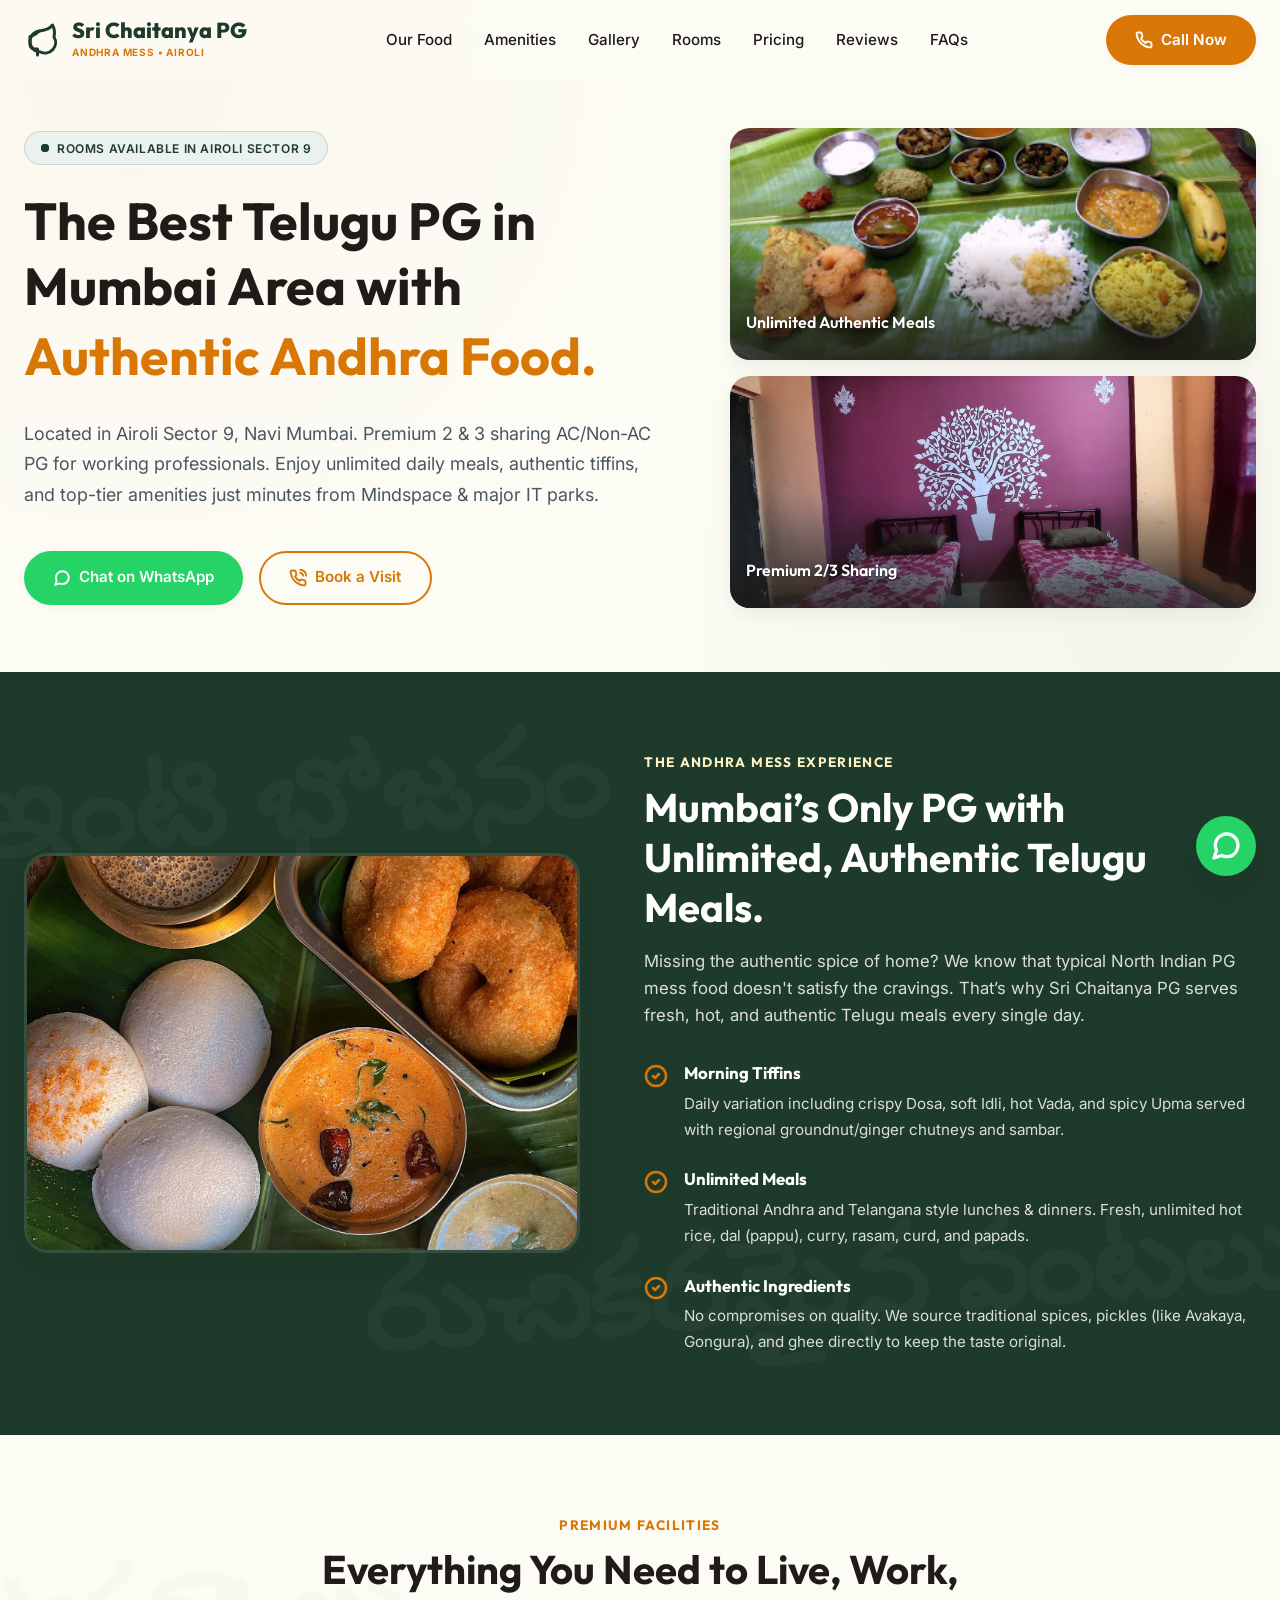
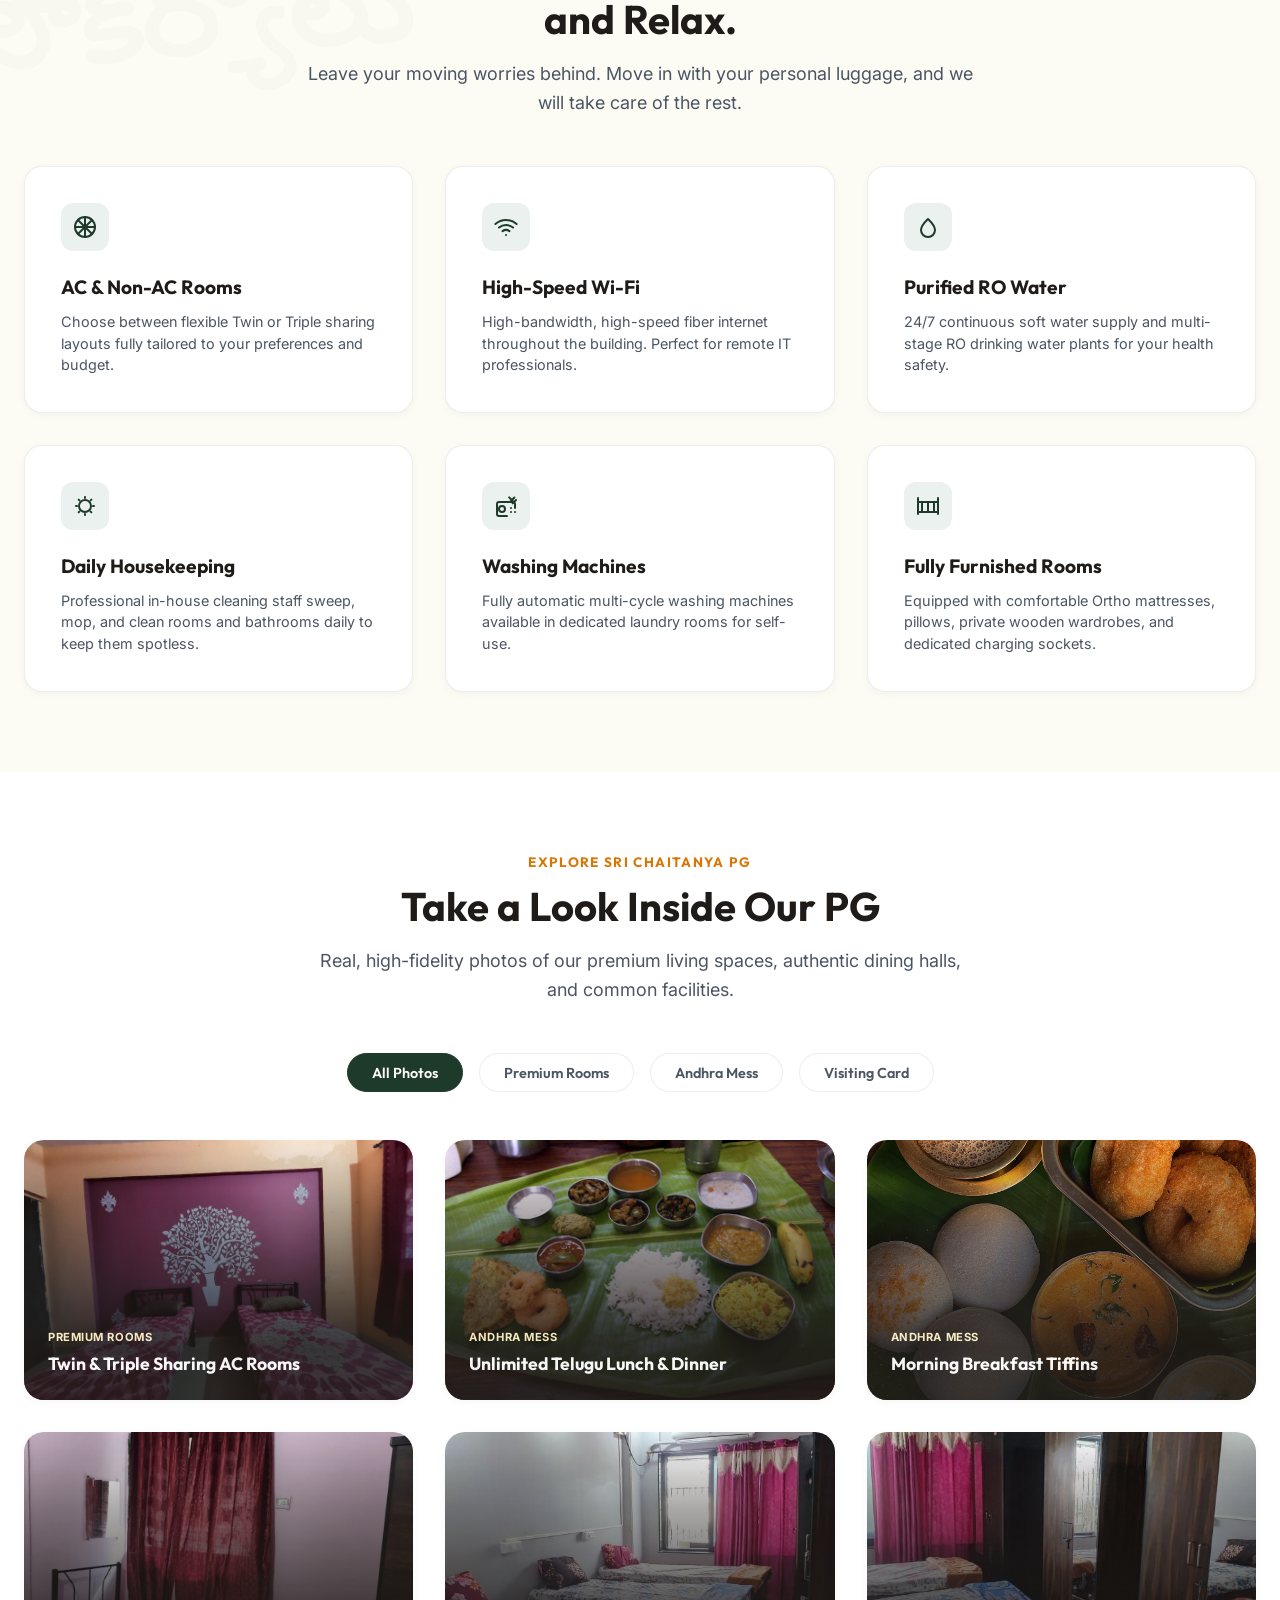
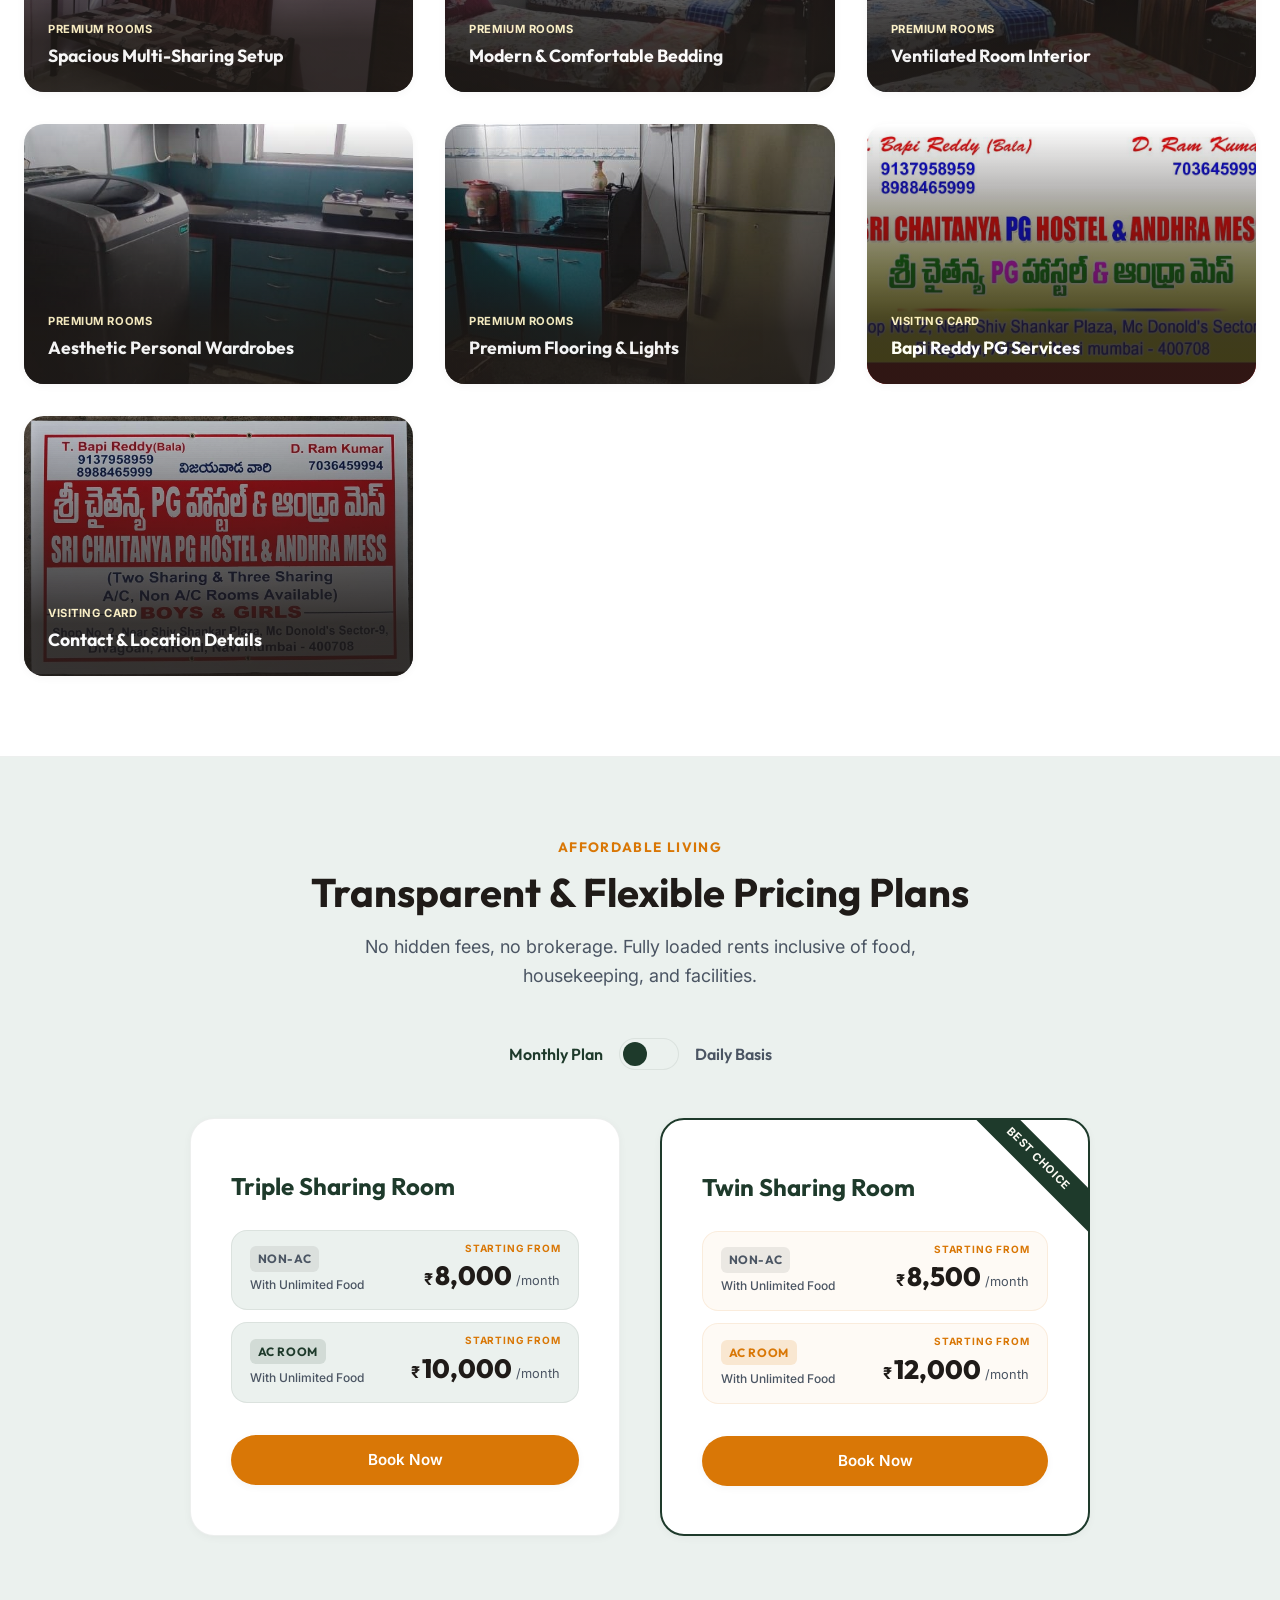
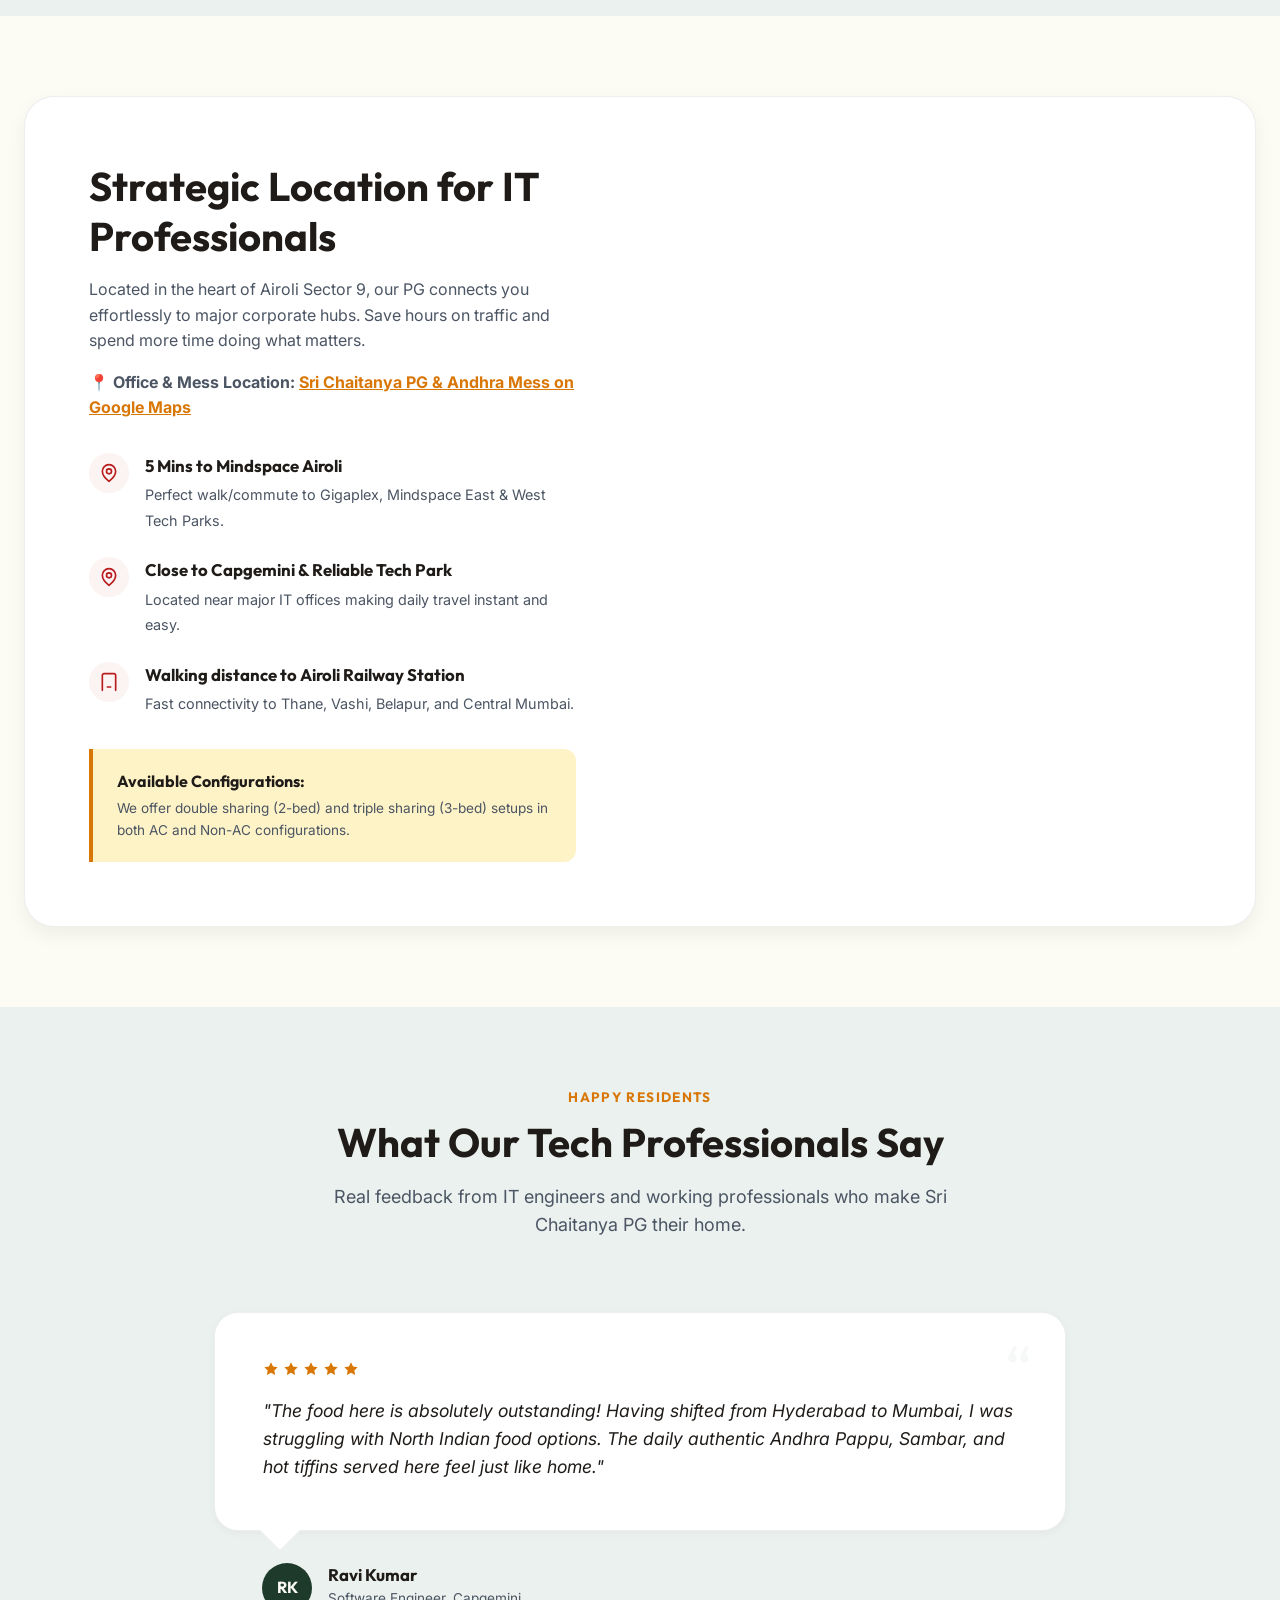
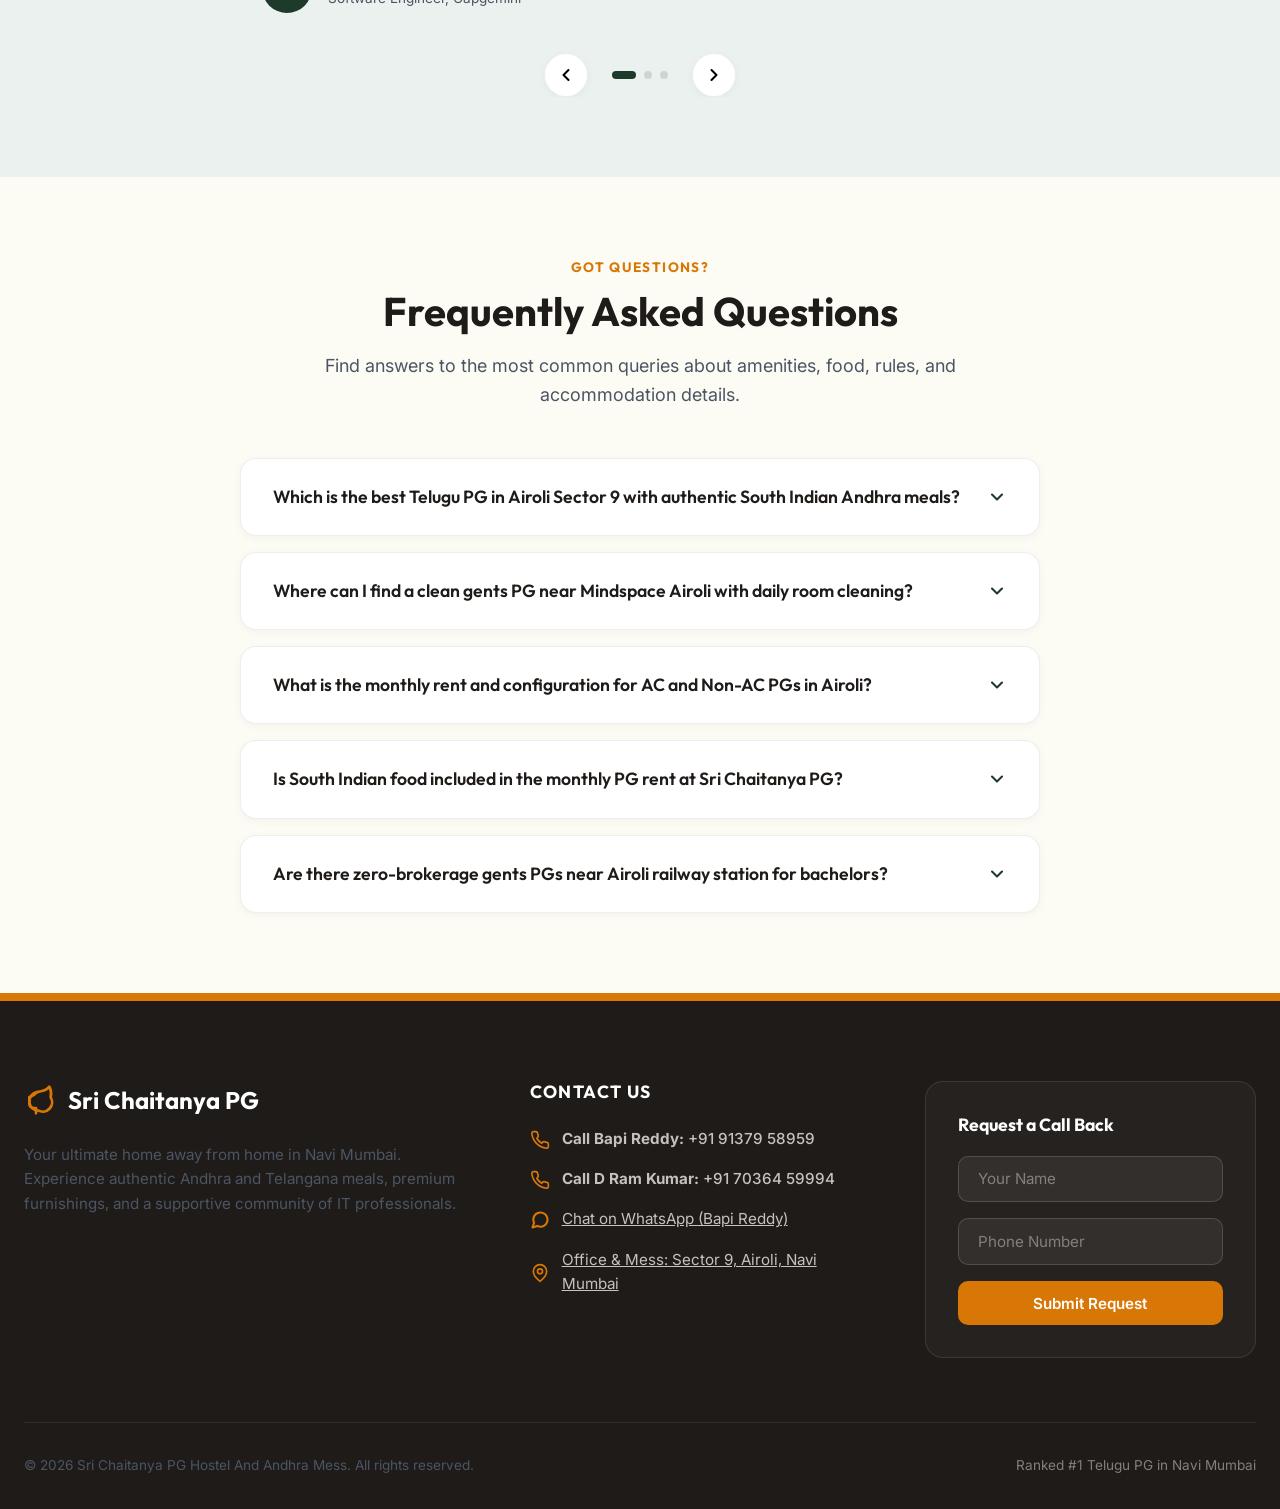
==== commit 88e137ed: "UI/UX pricing card restyling, gallery room/visiting-card additions, and mobile automatic slideshow" ====
--- a/index.html
+++ b/index.html
@@ -346,6 +346,7 @@
                 <button class="gallery-tab active" data-filter="all">All Photos</button>
                 <button class="gallery-tab" data-filter="rooms">Premium Rooms</button>
                 <button class="gallery-tab" data-filter="dining">Andhra Mess</button>
+                <button class="gallery-tab" data-filter="visiting-card">Visiting Card</button>
             </div>
 
             <!-- Gallery Grid -->
@@ -372,7 +373,7 @@
                     </div>
                 </div>
 
-                <!-- Photo 3: Facilities (tiffin.jpg) -->
+                <!-- Photo 3: Dining (tiffin.jpg) -->
                 <div class="gallery-item" data-category="dining">
                     <div class="gallery-img-box">
                         <img src="tiffin.jpg" alt="Delicious South Indian Breakfast Tiffin" loading="lazy">
@@ -382,7 +383,87 @@
                         </div>
                     </div>
                 </div>
-            </div>
+
+                <!-- Photo 4: Room 1 (room1.jpg) -->
+                <div class="gallery-item" data-category="rooms">
+                    <div class="gallery-img-box">
+                        <img src="room1.jpg" alt="Premium PG Room Layout" loading="lazy">
+                        <div class="gallery-overlay">
+                            <span class="gallery-category-badge">Premium Rooms</span>
+                            <h4 class="gallery-item-title">Spacious Multi-Sharing Setup</h4>
+                        </div>
+                    </div>
+                </div>
+
+                <!-- Photo 5: Room 2 (room2.jpg) -->
+                <div class="gallery-item" data-category="rooms">
+                    <div class="gallery-img-box">
+                        <img src="room2.jpg" alt="Cozy Interior Setup" loading="lazy">
+                        <div class="gallery-overlay">
+                            <span class="gallery-category-badge">Premium Rooms</span>
+                            <h4 class="gallery-item-title">Modern & Comfortable Bedding</h4>
+                        </div>
+                    </div>
+                </div>
+
+                <!-- Photo 6: Room 3 (room3.jpg) -->
+                <div class="gallery-item" data-category="rooms">
+                    <div class="gallery-img-box">
+                        <img src="room3.jpg" alt="Neat & Clean Living Space" loading="lazy">
+                        <div class="gallery-overlay">
+                            <span class="gallery-category-badge">Premium Rooms</span>
+                            <h4 class="gallery-item-title">Ventilated Room Interior</h4>
+                        </div>
+                    </div>
+                </div>
+
+                <!-- Photo 7: Room 4 (room4.jpg) -->
+                <div class="gallery-item" data-category="rooms">
+                    <div class="gallery-img-box">
+                        <img src="room4.jpg" alt="Well-lit Room view" loading="lazy">
+                        <div class="gallery-overlay">
+                            <span class="gallery-category-badge">Premium Rooms</span>
+                            <h4 class="gallery-item-title">Aesthetic Personal Wardrobes</h4>
+                        </div>
+                    </div>
+                </div>
+
+                <!-- Photo 8: Room 5 (room5.jpg) -->
+                <div class="gallery-item" data-category="rooms">
+                    <div class="gallery-img-box">
+                        <img src="room5.jpg" alt="Premium Furnished Room" loading="lazy">
+                        <div class="gallery-overlay">
+                            <span class="gallery-category-badge">Premium Rooms</span>
+                            <h4 class="gallery-item-title">Premium Flooring & Lights</h4>
+                        </div>
+                    </div>
+                </div>
+
+                <!-- Photo 9: Visiting Card Front (vsiting_card_1.jpg) -->
+                <div class="gallery-item" data-category="visiting-card">
+                    <div class="gallery-img-box">
+                        <img src="vsiting_card_1.jpg" alt="Sri Chaitanya PG Visiting Card Front" loading="lazy">
+                        <div class="gallery-overlay">
+                            <span class="gallery-category-badge">Visiting Card</span>
+                            <h4 class="gallery-item-title">Bapi Reddy PG Services</h4>
+                        </div>
+                    </div>
+                </div>
+
+                <!-- Photo 10: Visiting Card Back (visiting_card2.jpg) -->
+                <div class="gallery-item" data-category="visiting-card">
+                    <div class="gallery-img-box">
+                        <img src="visiting_card2.jpg" alt="Sri Chaitanya PG Visiting Card Details" loading="lazy">
+                        <div class="gallery-overlay">
+                            <span class="gallery-category-badge">Visiting Card</span>
+                            <h4 class="gallery-item-title">Contact & Location Details</h4>
+                        </div>
+                    </div>
+                </div>
+            </div>
+
+            <!-- Slideshow Dot Indicators for Mobile -->
+            <div class="slideshow-dots" id="slideshow-dots"></div>
         </div>
     </section>
 
@@ -419,11 +500,13 @@
                                     <span class="plan-badge non-ac">Non-AC</span>
                                     <span class="plan-inclusion">With Unlimited Food</span>
                                 </div>
-                                <div class="plan-price-wrapper">
+                                <div class="plan-price-block">
                                     <span class="plan-price-label">Starting from</span>
-                                    <span class="plan-price-currency">₹</span>
-                                    <span class="plan-price-amount">8,000</span>
-                                    <span class="plan-price-period">/month</span>
+                                    <div class="plan-price-wrapper">
+                                        <span class="plan-price-currency">₹</span>
+                                        <span class="plan-price-amount">8,000</span>
+                                        <span class="plan-price-period">/month</span>
+                                    </div>
                                 </div>
                             </div>
                             <div class="pricing-plan-item">
@@ -431,11 +514,13 @@
                                     <span class="plan-badge ac">AC Room</span>
                                     <span class="plan-inclusion">With Unlimited Food</span>
                                 </div>
-                                <div class="plan-price-wrapper">
+                                <div class="plan-price-block">
                                     <span class="plan-price-label">Starting from</span>
-                                    <span class="plan-price-currency">₹</span>
-                                    <span class="plan-price-amount">10,000</span>
-                                    <span class="plan-price-period">/month</span>
+                                    <div class="plan-price-wrapper">
+                                        <span class="plan-price-currency">₹</span>
+                                        <span class="plan-price-amount">10,000</span>
+                                        <span class="plan-price-period">/month</span>
+                                    </div>
                                 </div>
                             </div>
                         </div>
@@ -446,10 +531,12 @@
                                     <span class="plan-badge daily">Daily Stay</span>
                                     <span class="plan-inclusion">3 Sharing + Food</span>
                                 </div>
-                                <div class="plan-price-wrapper">
-                                    <span class="plan-price-currency">₹</span>
-                                    <span class="plan-price-amount">500</span>
-                                    <span class="plan-price-period">/day</span>
+                                <div class="plan-price-block">
+                                    <div class="plan-price-wrapper">
+                                        <span class="plan-price-currency">₹</span>
+                                        <span class="plan-price-amount">500</span>
+                                        <span class="plan-price-period">/day</span>
+                                    </div>
                                 </div>
                             </div>
                         </div>
@@ -470,11 +557,13 @@
                                     <span class="plan-badge non-ac">Non-AC</span>
                                     <span class="plan-inclusion">With Unlimited Food</span>
                                 </div>
-                                <div class="plan-price-wrapper">
+                                <div class="plan-price-block">
                                     <span class="plan-price-label">Starting from</span>
-                                    <span class="plan-price-currency">₹</span>
-                                    <span class="plan-price-amount">8,500</span>
-                                    <span class="plan-price-period">/month</span>
+                                    <div class="plan-price-wrapper">
+                                        <span class="plan-price-currency">₹</span>
+                                        <span class="plan-price-amount">8,500</span>
+                                        <span class="plan-price-period">/month</span>
+                                    </div>
                                 </div>
                             </div>
                             <div class="pricing-plan-item">
@@ -482,11 +571,13 @@
                                     <span class="plan-badge ac">AC Room</span>
                                     <span class="plan-inclusion">With Unlimited Food</span>
                                 </div>
-                                <div class="plan-price-wrapper">
+                                <div class="plan-price-block">
                                     <span class="plan-price-label">Starting from</span>
-                                    <span class="plan-price-currency">₹</span>
-                                    <span class="plan-price-amount">12,000</span>
-                                    <span class="plan-price-period">/month</span>
+                                    <div class="plan-price-wrapper">
+                                        <span class="plan-price-currency">₹</span>
+                                        <span class="plan-price-amount">12,000</span>
+                                        <span class="plan-price-period">/month</span>
+                                    </div>
                                 </div>
                             </div>
                         </div>
@@ -497,10 +588,12 @@
                                     <span class="plan-badge daily">Daily Stay</span>
                                     <span class="plan-inclusion">2 Sharing + Food</span>
                                 </div>
-                                <div class="plan-price-wrapper">
-                                    <span class="plan-price-currency">₹</span>
-                                    <span class="plan-price-amount">600</span>
-                                    <span class="plan-price-period">/day</span>
+                                <div class="plan-price-block">
+                                    <div class="plan-price-wrapper">
+                                        <span class="plan-price-currency">₹</span>
+                                        <span class="plan-price-amount">600</span>
+                                        <span class="plan-price-period">/day</span>
+                                    </div>
                                 </div>
                             </div>
                         </div>
@@ -1035,24 +1128,129 @@
             }
         });
 
-        // 8. Gallery Tab Filters
+        // 8. Gallery Tab Filters & Mobile Slideshow
         const galleryTabs = document.querySelectorAll('.gallery-tab');
         const galleryItems = document.querySelectorAll('.gallery-item');
-
-        galleryTabs.forEach(tab => {
-            tab.addEventListener('click', () => {
-                // Remove active class from all tabs
-                galleryTabs.forEach(t => t.classList.remove('active'));
-                // Add active class to clicked tab
-                tab.classList.add('active');
-
-                const filter = tab.getAttribute('data-filter');
-
+        const galleryGrid = document.getElementById('gallery-grid');
+        const dotsContainer = document.getElementById('slideshow-dots');
+        
+        let slideshowInterval = null;
+        let currentSlideIndex = 0;
+
+        function updateGalleryView() {
+            // Stop any running slideshow
+            if (slideshowInterval) {
+                clearInterval(slideshowInterval);
+                slideshowInterval = null;
+            }
+
+            const activeTab = document.querySelector('.gallery-tab.active');
+            if (!activeTab) return;
+            const filter = activeTab.getAttribute('data-filter');
+            const isMobile = window.innerWidth <= 768;
+
+            if (filter === 'visiting-card' && isMobile) {
+                galleryGrid.classList.add('slideshow-active');
+                if (dotsContainer) dotsContainer.style.display = 'flex';
+
+                const slides = Array.from(document.querySelectorAll('.gallery-item[data-category="visiting-card"]'));
+                
+                // Setup dots
+                if (dotsContainer) {
+                    dotsContainer.innerHTML = '';
+                    slides.forEach((_, idx) => {
+                        const dot = document.createElement('span');
+                        dot.className = `slideshow-dot${idx === 0 ? ' active' : ''}`;
+                        dot.addEventListener('click', () => showSlide(idx));
+                        dotsContainer.appendChild(dot);
+                    });
+                }
+
+                // Initialize slides
+                slides.forEach((slide, idx) => {
+                    if (idx === 0) {
+                        slide.classList.add('slide-active');
+                        slide.style.display = 'block';
+                        slide.style.opacity = '1';
+                        slide.style.transform = 'scale(1)';
+                    } else {
+                        slide.classList.remove('slide-active');
+                        slide.style.display = 'none';
+                        slide.style.opacity = '0';
+                        slide.style.transform = 'scale(0.95)';
+                    }
+                });
+
+                // Hide other items immediately
                 galleryItems.forEach(item => {
+                    if (item.getAttribute('data-category') !== 'visiting-card') {
+                        item.style.display = 'none';
+                        item.classList.remove('slide-active');
+                    }
+                });
+
+                currentSlideIndex = 0;
+
+                // Start slideshow interval
+                slideshowInterval = setInterval(() => {
+                    if (slides.length > 0) {
+                        let nextIndex = (currentSlideIndex + 1) % slides.length;
+                        showSlide(nextIndex);
+                    }
+                }, 3000);
+
+                function showSlide(index) {
+                    if (slides.length === 0) return;
+                    
+                    const currentSlide = slides[currentSlideIndex];
+                    if (currentSlide) {
+                        currentSlide.classList.remove('slide-active');
+                        currentSlide.style.opacity = '0';
+                        currentSlide.style.transform = 'scale(0.95)';
+                    }
+                    
+                    const prevIndex = currentSlideIndex;
+                    setTimeout(() => {
+                        const currentActiveTab = document.querySelector('.gallery-tab.active');
+                        if (currentActiveTab && currentActiveTab.getAttribute('data-filter') === 'visiting-card' && window.innerWidth <= 768) {
+                            if (slides[prevIndex]) {
+                                slides[prevIndex].style.display = 'none';
+                            }
+                        }
+                    }, 600);
+
+                    currentSlideIndex = index;
+                    const nextSlide = slides[currentSlideIndex];
+                    if (nextSlide) {
+                        nextSlide.style.display = 'block';
+                        setTimeout(() => {
+                            nextSlide.classList.add('slide-active');
+                            nextSlide.style.opacity = '1';
+                            nextSlide.style.transform = 'scale(1)';
+                        }, 50);
+                    }
+
+                    // Update dots
+                    if (dotsContainer) {
+                        const dots = dotsContainer.querySelectorAll('.slideshow-dot');
+                        dots.forEach((dot, idx) => {
+                            if (idx === currentSlideIndex) {
+                                dot.classList.add('active');
+                            } else {
+                                dot.classList.remove('active');
+                            }
+                        });
+                    }
+                }
+            } else {
+                galleryGrid.classList.remove('slideshow-active');
+                if (dotsContainer) dotsContainer.style.display = 'none';
+
+                galleryItems.forEach(item => {
+                    item.classList.remove('slide-active');
                     const category = item.getAttribute('data-category');
                     if (filter === 'all' || category === filter) {
                         item.style.display = 'block';
-                        // Trigger fade-in transition
                         setTimeout(() => {
                             item.style.opacity = '1';
                             item.style.transform = 'scale(1)';
@@ -1061,8 +1259,20 @@
                         item.style.display = 'none';
                     }
                 });
+            }
+        }
+
+        galleryTabs.forEach(tab => {
+            tab.addEventListener('click', () => {
+                galleryTabs.forEach(t => t.classList.remove('active'));
+                tab.classList.add('active');
+                updateGalleryView();
             });
         });
+
+        window.addEventListener('resize', updateGalleryView);
+        // Initialize once on load
+        updateGalleryView();
     </script>
 </body>
 </html>
--- a/styles.css
+++ b/styles.css
@@ -1706,6 +1706,13 @@
     font-weight: 500;
 }
 
+.plan-price-block {
+    display: flex;
+    flex-direction: column;
+    align-items: flex-end;
+    text-align: right;
+}
+
 .plan-price-wrapper {
     display: flex;
     align-items: baseline;
@@ -1713,12 +1720,14 @@
 }
 
 .plan-price-label {
-    font-size: 0.75rem;
-    color: var(--color-gray-dark);
-    margin-right: 0.2rem;
-    align-self: center;
+    font-size: 0.625rem;
+    color: var(--color-saffron);
+    text-transform: uppercase;
+    letter-spacing: 0.08em;
+    font-weight: 700;
+    margin-bottom: 0.15rem;
     font-family: var(--font-sans);
-    font-weight: 500;
+    line-height: 1;
 }
 
 .plan-price-currency {
@@ -1740,3 +1749,66 @@
     margin-left: 0.1rem;
 }
 
+/* Gallery Slideshow on Mobile */
+@media (max-width: 768px) {
+    .gallery-grid.slideshow-active {
+        display: block;
+        position: relative;
+        height: 260px;
+        margin: 0 auto;
+        max-width: 380px;
+        overflow: hidden;
+        border-radius: 20px;
+        box-shadow: var(--shadow-md);
+    }
+    
+    .gallery-grid.slideshow-active .gallery-item {
+        position: absolute;
+        top: 0;
+        left: 0;
+        width: 100%;
+        height: 100%;
+        opacity: 0;
+        visibility: hidden;
+        transition: opacity 0.6s ease-in-out, transform 0.6s ease-in-out;
+        transform: scale(0.95);
+        margin: 0;
+        box-shadow: none;
+    }
+    
+    .gallery-grid.slideshow-active .gallery-item.slide-active {
+        opacity: 1;
+        visibility: visible;
+        transform: scale(1);
+    }
+
+    .gallery-grid.slideshow-active .gallery-img-box {
+        height: 100%;
+    }
+}
+
+/* Slideshow dots */
+.slideshow-dots {
+    display: none;
+    justify-content: center;
+    align-items: center;
+    gap: 0.5rem;
+    margin-top: 1.5rem;
+}
+
+.slideshow-dot {
+    width: 8px;
+    height: 8px;
+    border-radius: 50%;
+    background-color: rgba(30, 58, 43, 0.2);
+    transition: all 0.3s cubic-bezier(0.4, 0, 0.2, 1);
+    cursor: pointer;
+}
+
+.slideshow-dot.active {
+    background-color: var(--color-saffron);
+    width: 20px;
+    border-radius: 4px;
+}
+
+
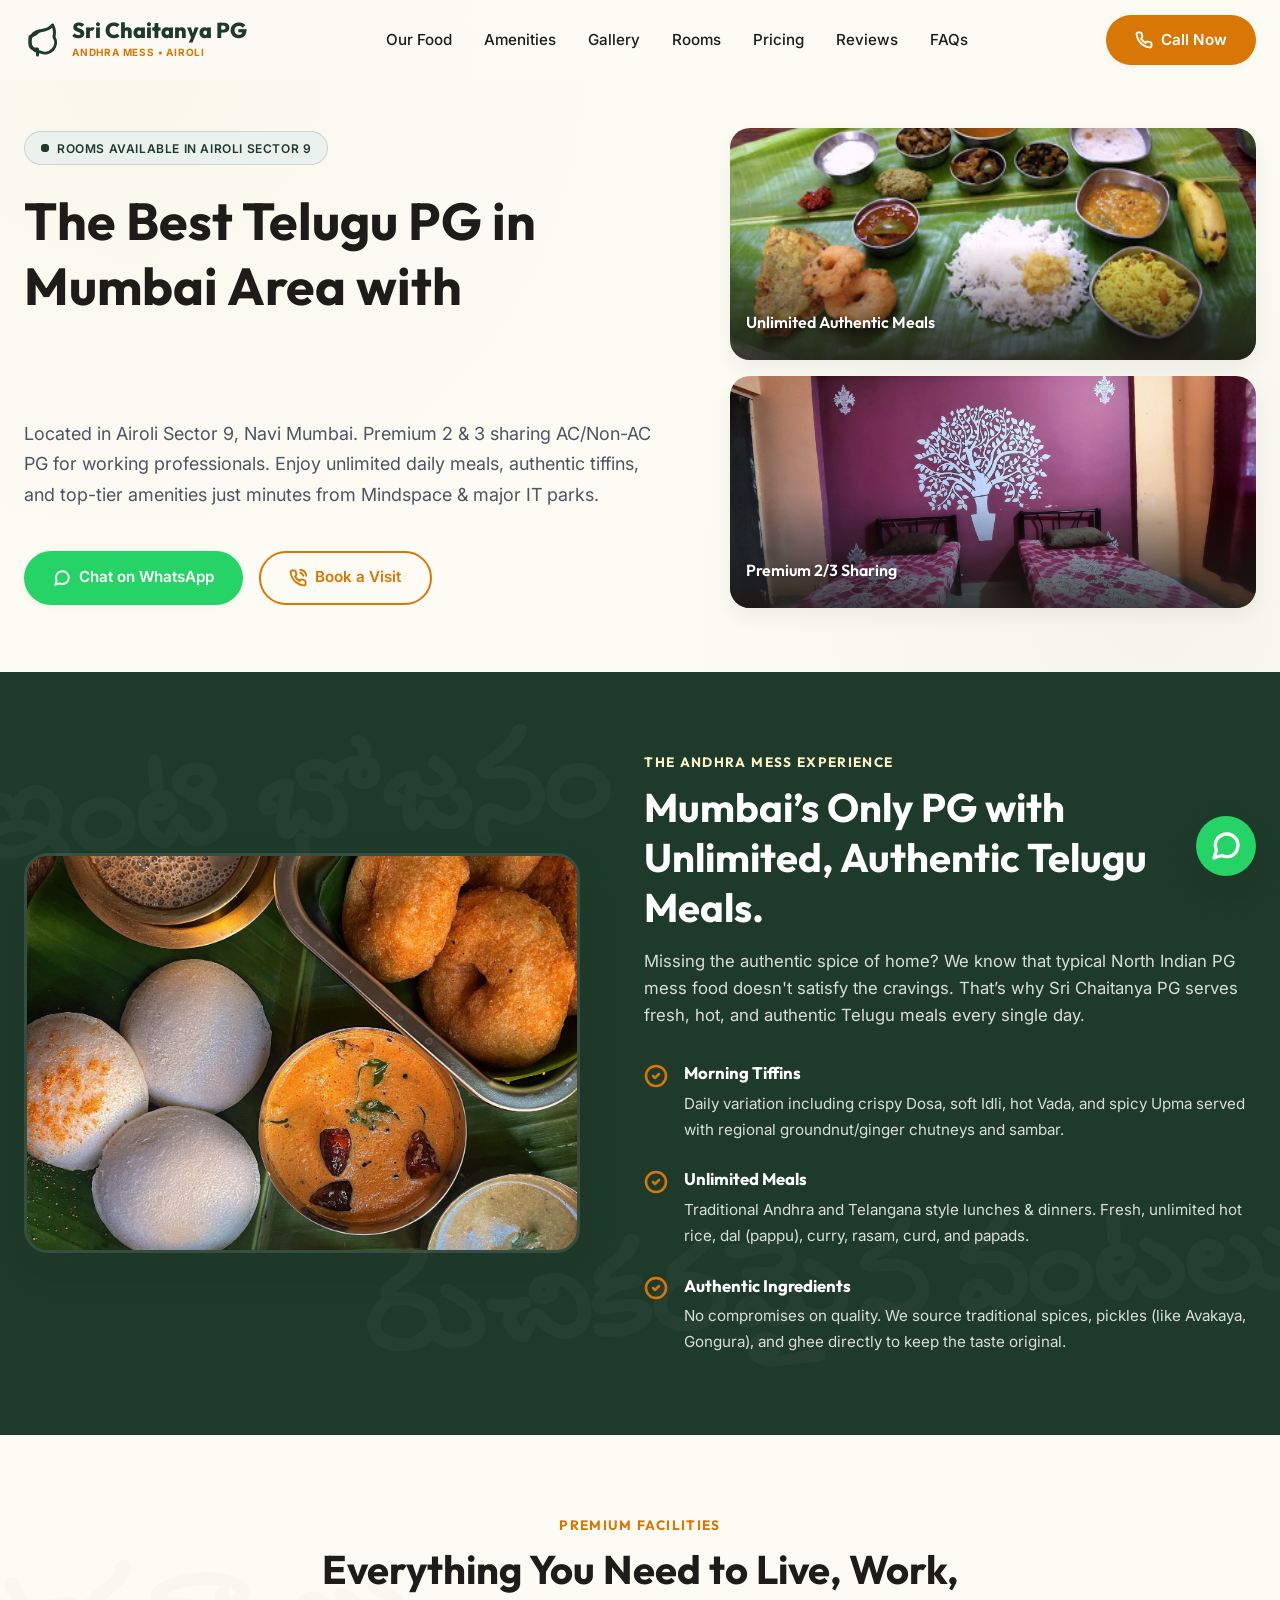
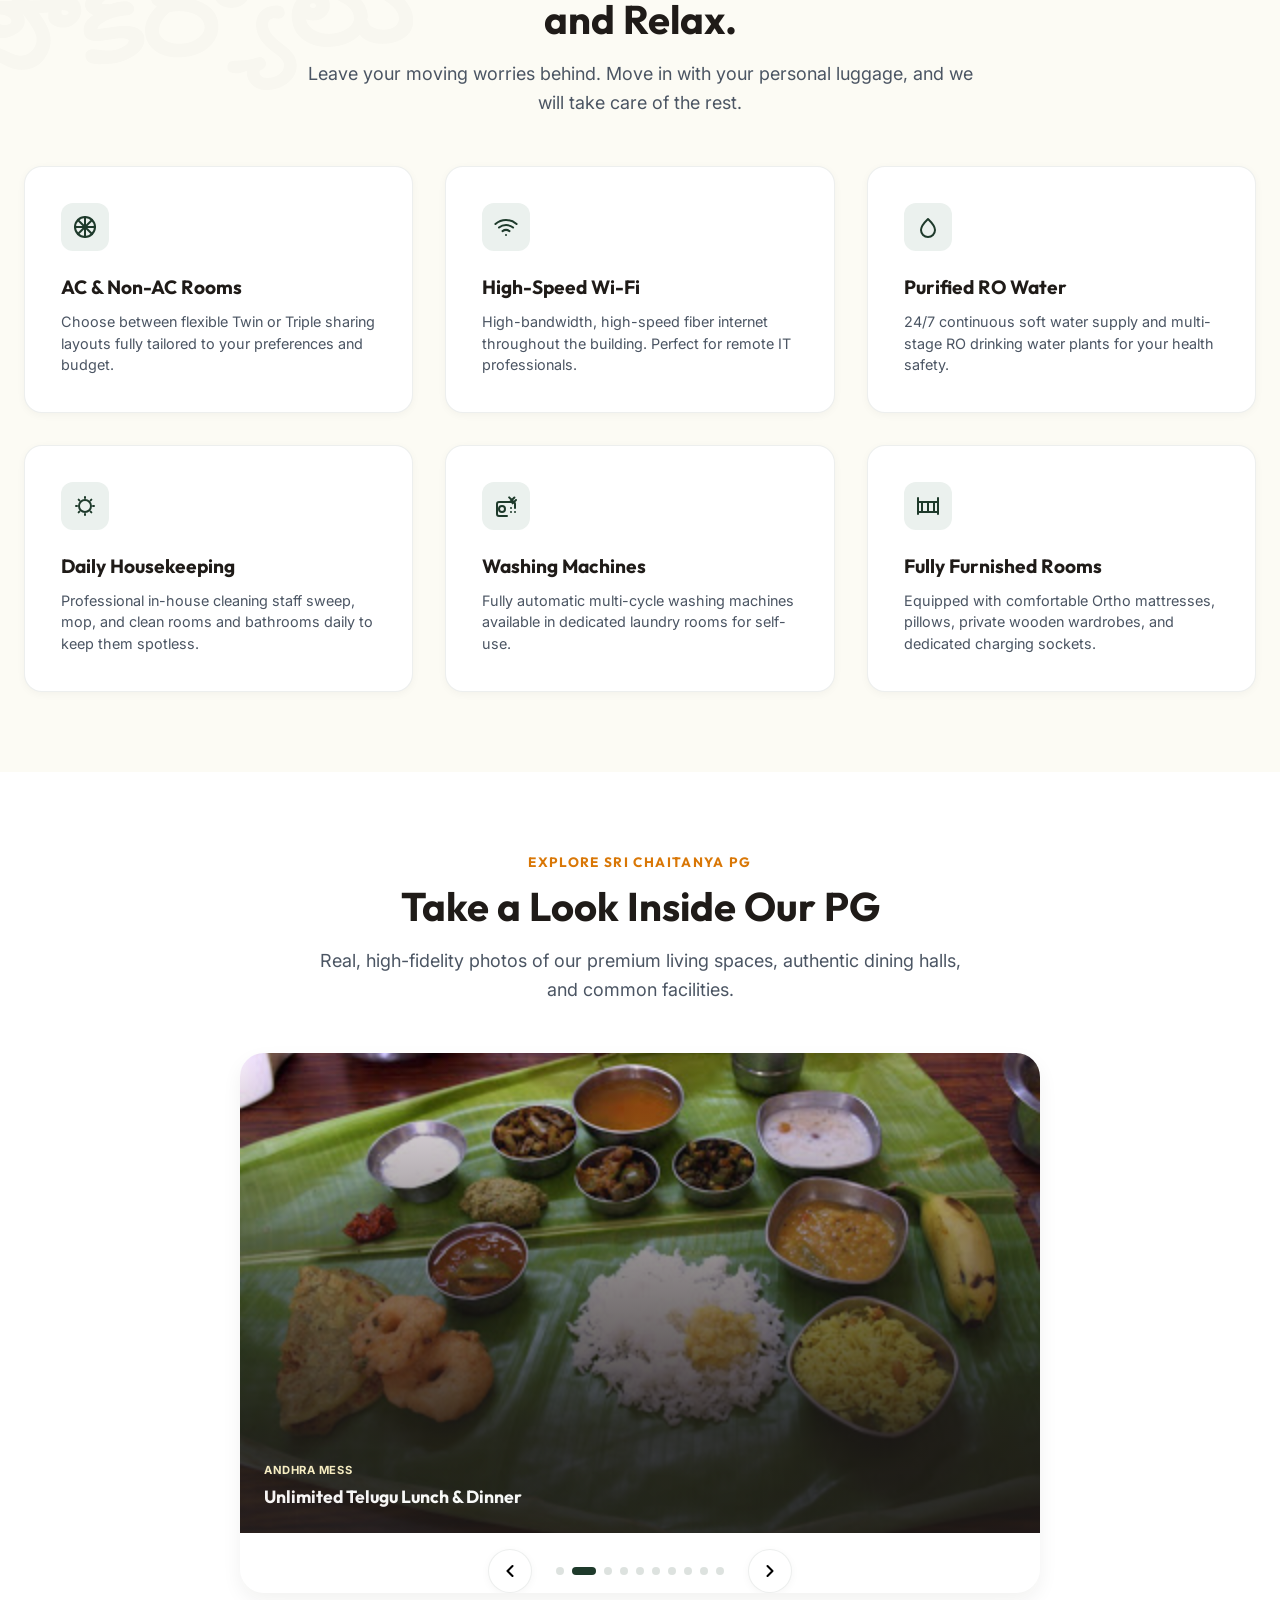
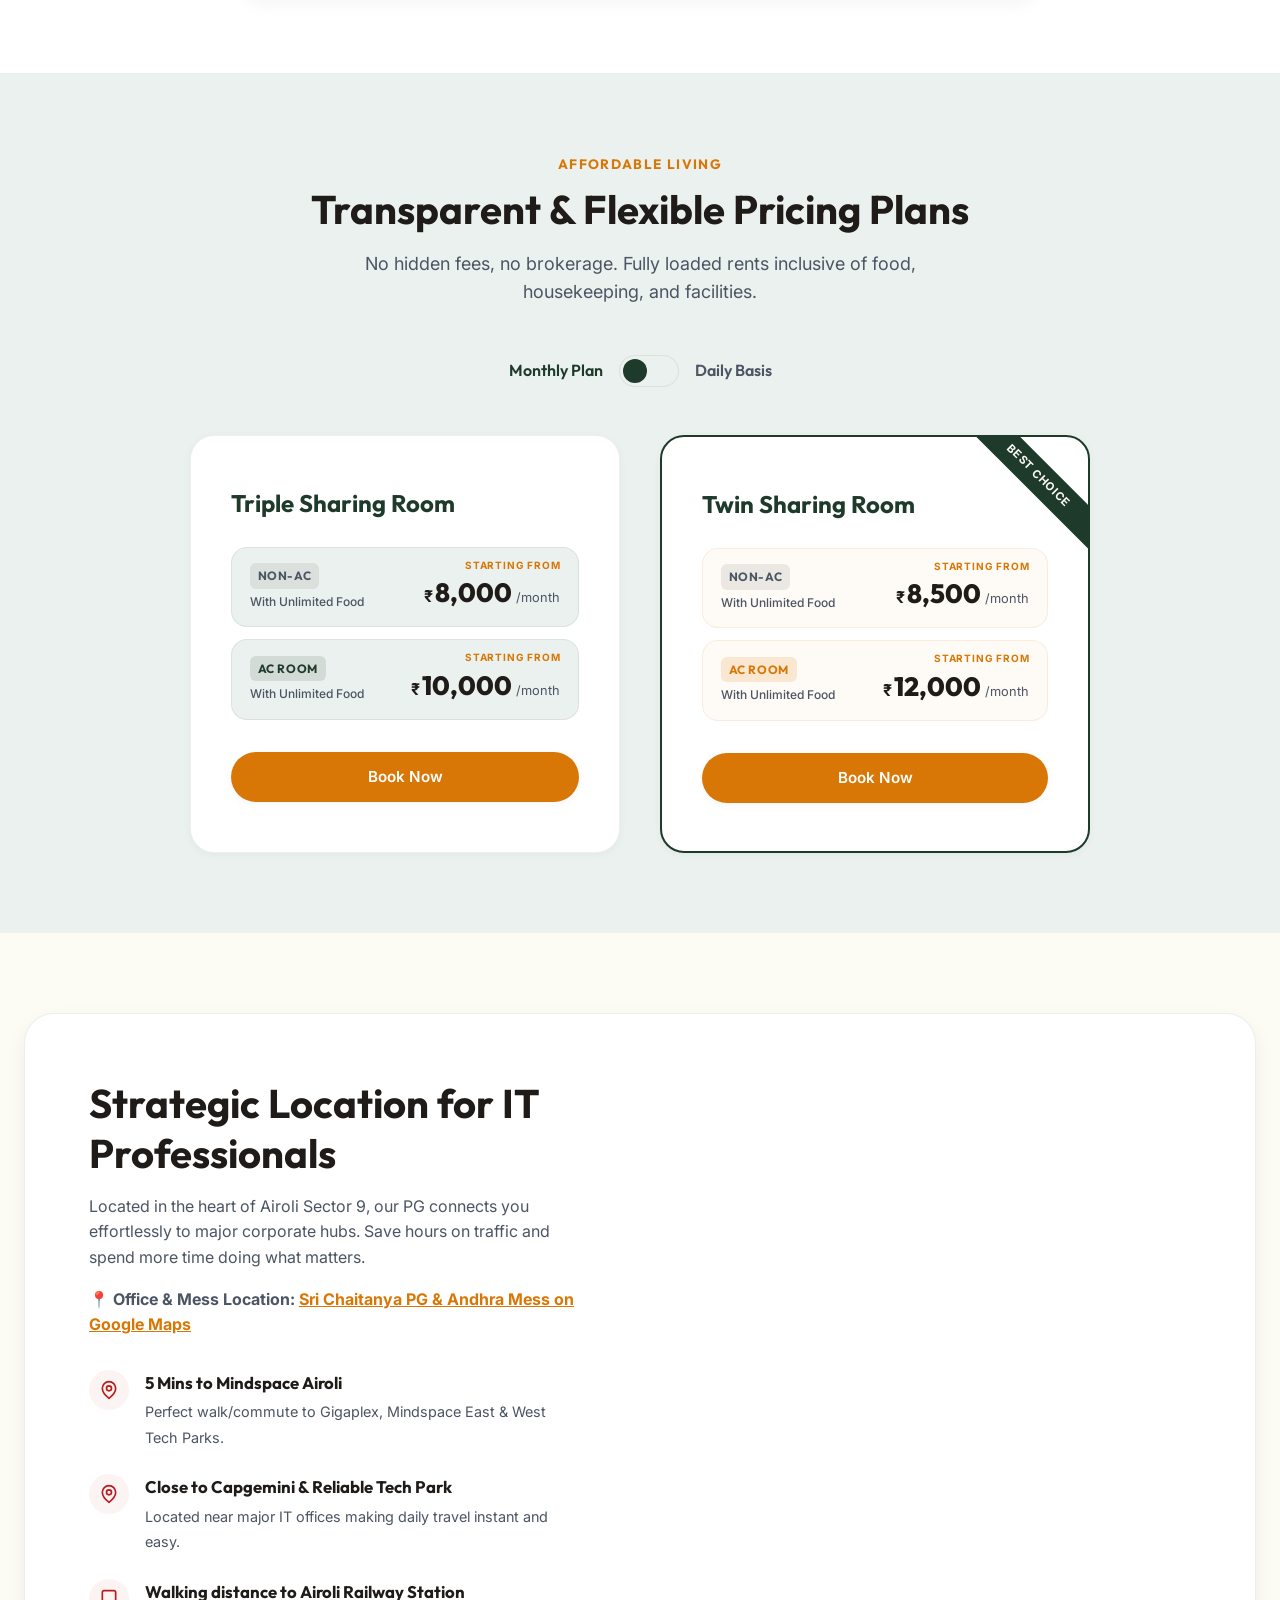
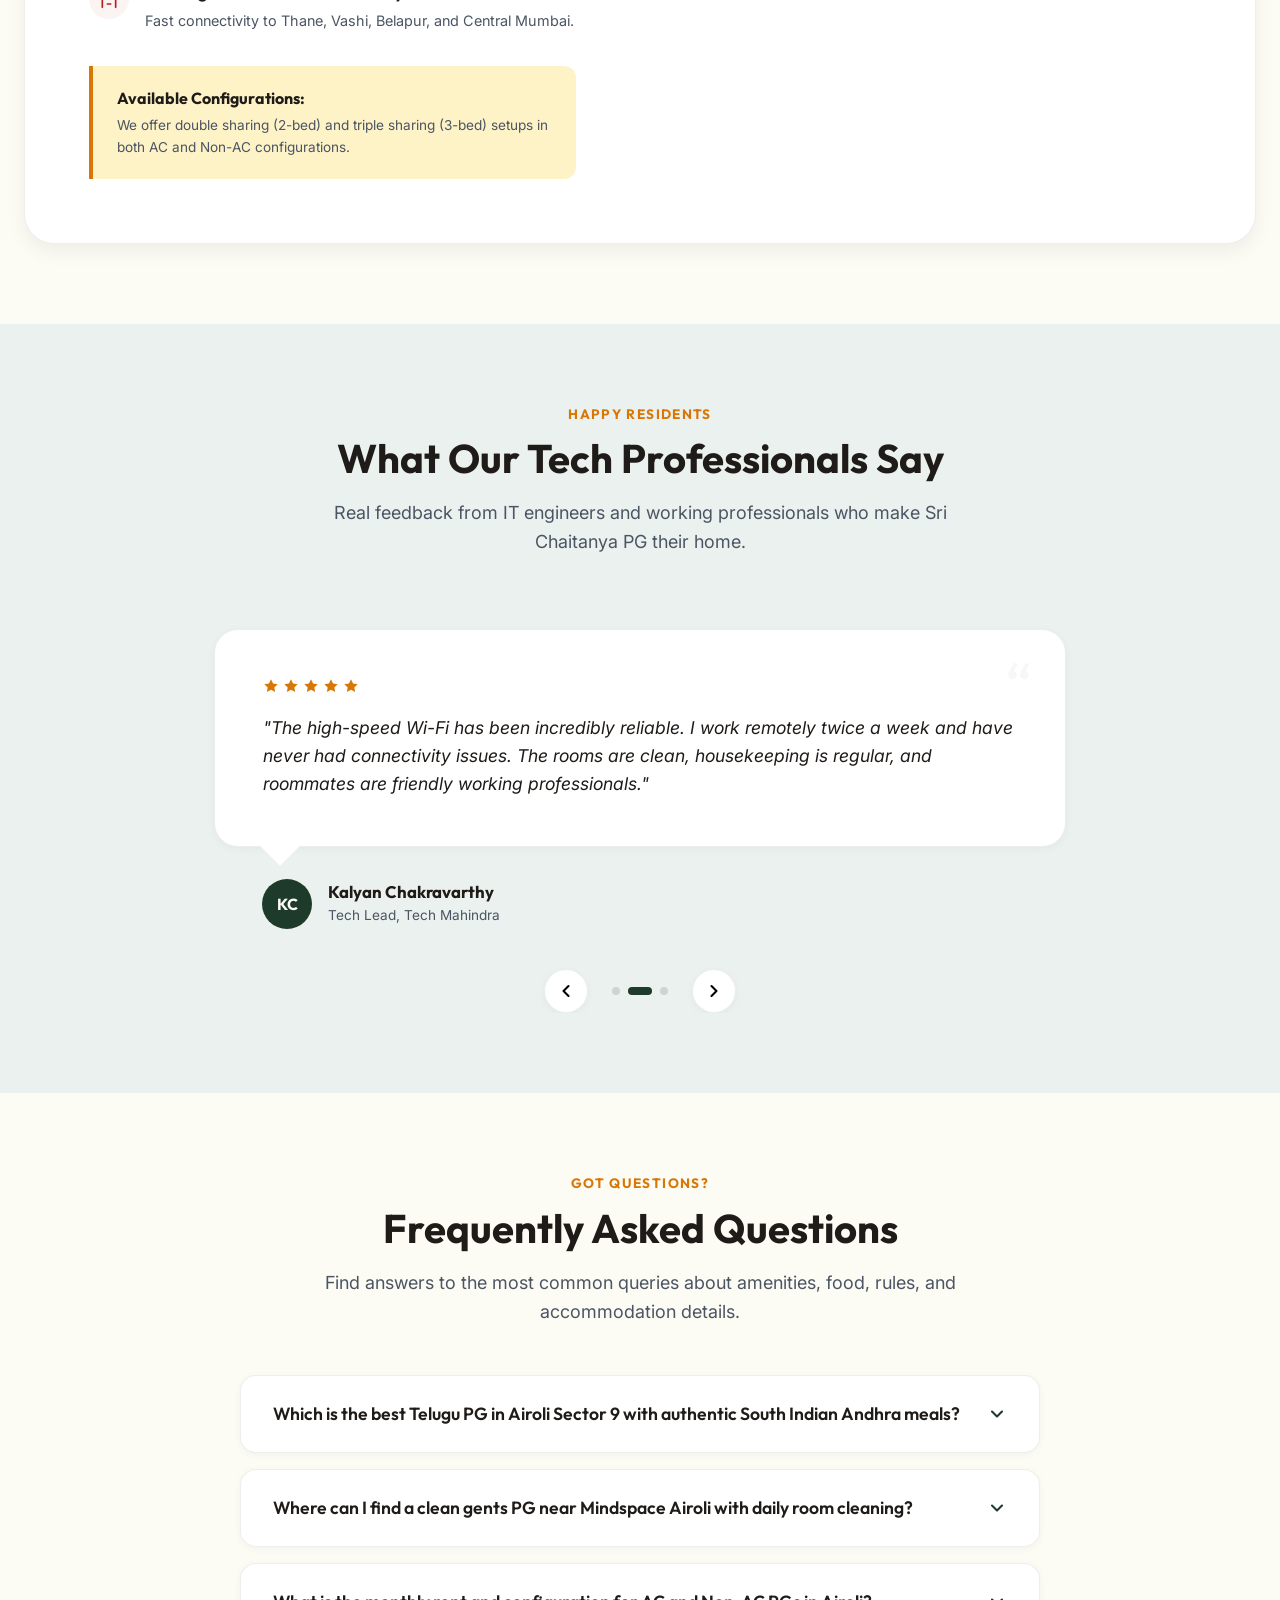
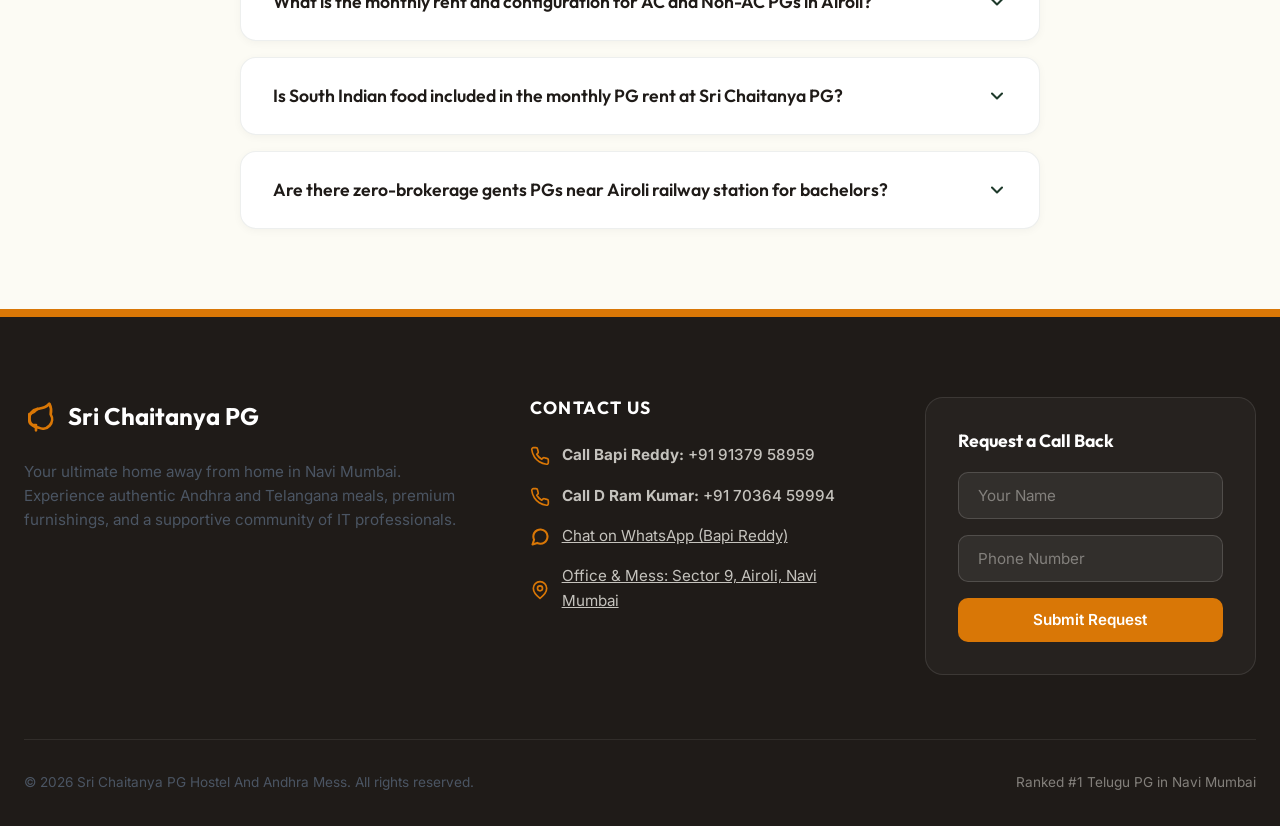
==== commit 7d27eec3: "Convert entire gallery section to horizontal slideshow, removing categories tabs" ====
--- a/index.html
+++ b/index.html
@@ -341,129 +341,142 @@
                 <p class="section-subtitle">Real, high-fidelity photos of our premium living spaces, authentic dining halls, and common facilities.</p>
             </div>
 
-            <!-- Gallery Tabs -->
-            <div class="gallery-tabs">
-                <button class="gallery-tab active" data-filter="all">All Photos</button>
-                <button class="gallery-tab" data-filter="rooms">Premium Rooms</button>
-                <button class="gallery-tab" data-filter="dining">Andhra Mess</button>
-                <button class="gallery-tab" data-filter="visiting-card">Visiting Card</button>
-            </div>
-
-            <!-- Gallery Grid -->
-            <div class="gallery-grid" id="gallery-grid">
-                <!-- Photo 1: Rooms (sharing.jpg) -->
-                <div class="gallery-item" data-category="rooms">
-                    <div class="gallery-img-box">
-                        <img src="sharing.jpg" alt="Premium 2/3 Sharing Room" loading="lazy">
-                        <div class="gallery-overlay">
-                            <span class="gallery-category-badge">Premium Rooms</span>
-                            <h4 class="gallery-item-title">Twin & Triple Sharing AC Rooms</h4>
-                        </div>
-                    </div>
-                </div>
-
-                <!-- Photo 2: Dining (southindianthali.jpg) -->
-                <div class="gallery-item" data-category="dining">
-                    <div class="gallery-img-box">
-                        <img src="southindianthali.jpg" alt="Authentic Andhra Lunch & Dinner Meals" loading="lazy">
-                        <div class="gallery-overlay">
-                            <span class="gallery-category-badge">Andhra Mess</span>
-                            <h4 class="gallery-item-title">Unlimited Telugu Lunch & Dinner</h4>
-                        </div>
-                    </div>
-                </div>
-
-                <!-- Photo 3: Dining (tiffin.jpg) -->
-                <div class="gallery-item" data-category="dining">
-                    <div class="gallery-img-box">
-                        <img src="tiffin.jpg" alt="Delicious South Indian Breakfast Tiffin" loading="lazy">
-                        <div class="gallery-overlay">
-                            <span class="gallery-category-badge">Andhra Mess</span>
-                            <h4 class="gallery-item-title">Morning Breakfast Tiffins</h4>
-                        </div>
-                    </div>
-                </div>
-
-                <!-- Photo 4: Room 1 (room1.jpg) -->
-                <div class="gallery-item" data-category="rooms">
-                    <div class="gallery-img-box">
-                        <img src="room1.jpg" alt="Premium PG Room Layout" loading="lazy">
-                        <div class="gallery-overlay">
-                            <span class="gallery-category-badge">Premium Rooms</span>
-                            <h4 class="gallery-item-title">Spacious Multi-Sharing Setup</h4>
-                        </div>
-                    </div>
-                </div>
-
-                <!-- Photo 5: Room 2 (room2.jpg) -->
-                <div class="gallery-item" data-category="rooms">
-                    <div class="gallery-img-box">
-                        <img src="room2.jpg" alt="Cozy Interior Setup" loading="lazy">
-                        <div class="gallery-overlay">
-                            <span class="gallery-category-badge">Premium Rooms</span>
-                            <h4 class="gallery-item-title">Modern & Comfortable Bedding</h4>
-                        </div>
-                    </div>
-                </div>
-
-                <!-- Photo 6: Room 3 (room3.jpg) -->
-                <div class="gallery-item" data-category="rooms">
-                    <div class="gallery-img-box">
-                        <img src="room3.jpg" alt="Neat & Clean Living Space" loading="lazy">
-                        <div class="gallery-overlay">
-                            <span class="gallery-category-badge">Premium Rooms</span>
-                            <h4 class="gallery-item-title">Ventilated Room Interior</h4>
-                        </div>
-                    </div>
-                </div>
-
-                <!-- Photo 7: Room 4 (room4.jpg) -->
-                <div class="gallery-item" data-category="rooms">
-                    <div class="gallery-img-box">
-                        <img src="room4.jpg" alt="Well-lit Room view" loading="lazy">
-                        <div class="gallery-overlay">
-                            <span class="gallery-category-badge">Premium Rooms</span>
-                            <h4 class="gallery-item-title">Aesthetic Personal Wardrobes</h4>
-                        </div>
-                    </div>
-                </div>
-
-                <!-- Photo 8: Room 5 (room5.jpg) -->
-                <div class="gallery-item" data-category="rooms">
-                    <div class="gallery-img-box">
-                        <img src="room5.jpg" alt="Premium Furnished Room" loading="lazy">
-                        <div class="gallery-overlay">
-                            <span class="gallery-category-badge">Premium Rooms</span>
-                            <h4 class="gallery-item-title">Premium Flooring & Lights</h4>
-                        </div>
-                    </div>
-                </div>
-
-                <!-- Photo 9: Visiting Card Front (vsiting_card_1.jpg) -->
-                <div class="gallery-item" data-category="visiting-card">
-                    <div class="gallery-img-box">
-                        <img src="vsiting_card_1.jpg" alt="Sri Chaitanya PG Visiting Card Front" loading="lazy">
-                        <div class="gallery-overlay">
-                            <span class="gallery-category-badge">Visiting Card</span>
-                            <h4 class="gallery-item-title">Bapi Reddy PG Services</h4>
-                        </div>
-                    </div>
-                </div>
-
-                <!-- Photo 10: Visiting Card Back (visiting_card2.jpg) -->
-                <div class="gallery-item" data-category="visiting-card">
-                    <div class="gallery-img-box">
-                        <img src="visiting_card2.jpg" alt="Sri Chaitanya PG Visiting Card Details" loading="lazy">
-                        <div class="gallery-overlay">
-                            <span class="gallery-category-badge">Visiting Card</span>
-                            <h4 class="gallery-item-title">Contact & Location Details</h4>
-                        </div>
-                    </div>
-                </div>
-            </div>
-
-            <!-- Slideshow Dot Indicators for Mobile -->
-            <div class="slideshow-dots" id="slideshow-dots"></div>
+            <!-- Gallery Slider Container -->
+            <div class="gallery-slider-container" id="gallery-slider-container">
+                <div class="gallery-slider-track" id="gallery-slider-track">
+                    <!-- Photo 1: Rooms (sharing.jpg) -->
+                    <div class="gallery-slide-item">
+                        <div class="gallery-img-box">
+                            <img src="sharing.jpg" alt="Premium 2/3 Sharing Room" loading="lazy">
+                            <div class="gallery-overlay">
+                                <span class="gallery-category-badge">Premium Rooms</span>
+                                <h4 class="gallery-item-title">Twin & Triple Sharing AC Rooms</h4>
+                            </div>
+                        </div>
+                    </div>
+
+                    <!-- Photo 2: Dining (southindianthali.jpg) -->
+                    <div class="gallery-slide-item">
+                        <div class="gallery-img-box">
+                            <img src="southindianthali.jpg" alt="Authentic Andhra Lunch & Dinner Meals" loading="lazy">
+                            <div class="gallery-overlay">
+                                <span class="gallery-category-badge">Andhra Mess</span>
+                                <h4 class="gallery-item-title">Unlimited Telugu Lunch & Dinner</h4>
+                            </div>
+                        </div>
+                    </div>
+
+                    <!-- Photo 3: Dining (tiffin.jpg) -->
+                    <div class="gallery-slide-item">
+                        <div class="gallery-img-box">
+                            <img src="tiffin.jpg" alt="Delicious South Indian Breakfast Tiffin" loading="lazy">
+                            <div class="gallery-overlay">
+                                <span class="gallery-category-badge">Andhra Mess</span>
+                                <h4 class="gallery-item-title">Morning Breakfast Tiffins</h4>
+                            </div>
+                        </div>
+                    </div>
+
+                    <!-- Photo 4: Room 1 (room1.jpg) -->
+                    <div class="gallery-slide-item">
+                        <div class="gallery-img-box">
+                            <img src="room1.jpg" alt="Premium PG Room Layout" loading="lazy">
+                            <div class="gallery-overlay">
+                                <span class="gallery-category-badge">Premium Rooms</span>
+                                <h4 class="gallery-item-title">Spacious Multi-Sharing Setup</h4>
+                            </div>
+                        </div>
+                    </div>
+
+                    <!-- Photo 5: Room 2 (room2.jpg) -->
+                    <div class="gallery-slide-item">
+                        <div class="gallery-img-box">
+                            <img src="room2.jpg" alt="Cozy Interior Setup" loading="lazy">
+                            <div class="gallery-overlay">
+                                <span class="gallery-category-badge">Premium Rooms</span>
+                                <h4 class="gallery-item-title">Modern & Comfortable Bedding</h4>
+                            </div>
+                        </div>
+                    </div>
+
+                    <!-- Photo 6: Room 3 (room3.jpg) -->
+                    <div class="gallery-slide-item">
+                        <div class="gallery-img-box">
+                            <img src="room3.jpg" alt="Neat & Clean Living Space" loading="lazy">
+                            <div class="gallery-overlay">
+                                <span class="gallery-category-badge">Premium Rooms</span>
+                                <h4 class="gallery-item-title">Ventilated Room Interior</h4>
+                            </div>
+                        </div>
+                    </div>
+
+                    <!-- Photo 7: Room 4 (room4.jpg) -->
+                    <div class="gallery-slide-item">
+                        <div class="gallery-img-box">
+                            <img src="room4.jpg" alt="Well-lit Room view" loading="lazy">
+                            <div class="gallery-overlay">
+                                <span class="gallery-category-badge">Premium Rooms</span>
+                                <h4 class="gallery-item-title">Aesthetic Personal Wardrobes</h4>
+                            </div>
+                        </div>
+                    </div>
+
+                    <!-- Photo 8: Room 5 (room5.jpg) -->
+                    <div class="gallery-slide-item">
+                        <div class="gallery-img-box">
+                            <img src="room5.jpg" alt="Premium Furnished Room" loading="lazy">
+                            <div class="gallery-overlay">
+                                <span class="gallery-category-badge">Premium Rooms</span>
+                                <h4 class="gallery-item-title">Premium Flooring & Lights</h4>
+                            </div>
+                        </div>
+                    </div>
+
+                    <!-- Photo 9: Visiting Card Front (vsiting_card_1.jpg) -->
+                    <div class="gallery-slide-item">
+                        <div class="gallery-img-box">
+                            <img src="vsiting_card_1.jpg" alt="Sri Chaitanya PG Visiting Card Front" loading="lazy">
+                            <div class="gallery-overlay">
+                                <span class="gallery-category-badge">Visiting Card</span>
+                                <h4 class="gallery-item-title">Bapi Reddy PG Services</h4>
+                            </div>
+                        </div>
+                    </div>
+
+                    <!-- Photo 10: Visiting Card Back (visiting_card2.jpg) -->
+                    <div class="gallery-slide-item">
+                        <div class="gallery-img-box">
+                            <img src="visiting_card2.jpg" alt="Sri Chaitanya PG Visiting Card Details" loading="lazy">
+                            <div class="gallery-overlay">
+                                <span class="gallery-category-badge">Visiting Card</span>
+                                <h4 class="gallery-item-title">Contact & Location Details</h4>
+                            </div>
+                        </div>
+                    </div>
+                </div>
+
+                <!-- Slider Indicators & Navigation -->
+                <div class="slider-controls">
+                    <button class="slider-btn" id="gallery-prev" aria-label="Previous Photo">
+                        <svg class="slider-btn-icon" xmlns="http://www.w3.org/2000/svg" viewBox="0 0 24 24" fill="none" stroke="currentColor" stroke-width="2.5" stroke-linecap="round" stroke-linejoin="round"><polyline points="15 18 9 12 15 6"/></svg>
+                    </button>
+                    <div class="slider-dots" id="gallery-dots">
+                        <span class="slider-dot active"></span>
+                        <span class="slider-dot"></span>
+                        <span class="slider-dot"></span>
+                        <span class="slider-dot"></span>
+                        <span class="slider-dot"></span>
+                        <span class="slider-dot"></span>
+                        <span class="slider-dot"></span>
+                        <span class="slider-dot"></span>
+                        <span class="slider-dot"></span>
+                        <span class="slider-dot"></span>
+                    </div>
+                    <button class="slider-btn" id="gallery-next" aria-label="Next Photo">
+                        <svg class="slider-btn-icon" xmlns="http://www.w3.org/2000/svg" viewBox="0 0 24 24" fill="none" stroke="currentColor" stroke-width="2.5" stroke-linecap="round" stroke-linejoin="round"><polyline points="9 18 15 12 9 6"/></svg>
+                    </button>
+                </div>
+            </div>
         </div>
     </section>
 
@@ -1128,151 +1141,75 @@
             }
         });
 
-        // 8. Gallery Tab Filters & Mobile Slideshow
-        const galleryTabs = document.querySelectorAll('.gallery-tab');
-        const galleryItems = document.querySelectorAll('.gallery-item');
-        const galleryGrid = document.getElementById('gallery-grid');
-        const dotsContainer = document.getElementById('slideshow-dots');
-        
-        let slideshowInterval = null;
-        let currentSlideIndex = 0;
-
-        function updateGalleryView() {
-            // Stop any running slideshow
-            if (slideshowInterval) {
-                clearInterval(slideshowInterval);
-                slideshowInterval = null;
+        // 8. Gallery Slider
+        const galleryTrack = document.getElementById('gallery-slider-track');
+        const gallerySlides = Array.from(galleryTrack.children);
+        const galleryPrevBtn = document.getElementById('gallery-prev');
+        const galleryNextBtn = document.getElementById('gallery-next');
+        const galleryDotsContainer = document.getElementById('gallery-dots');
+        const galleryDots = Array.from(galleryDotsContainer.children);
+        let currentGalleryIndex = 0;
+        let galleryInterval;
+
+        function updateGallerySlide() {
+            galleryTrack.style.transform = `translateX(-${currentGalleryIndex * 100}%)`;
+            galleryDots.forEach((dot, idx) => {
+                if (idx === currentGalleryIndex) {
+                    dot.classList.add('active');
+                } else {
+                    dot.classList.remove('active');
+                }
+            });
+        }
+
+        function nextGallerySlide() {
+            currentGalleryIndex = (currentGalleryIndex + 1) % gallerySlides.length;
+            updateGallerySlide();
+        }
+
+        function prevGallerySlide() {
+            currentGalleryIndex = (currentGalleryIndex - 1 + gallerySlides.length) % gallerySlides.length;
+            updateGallerySlide();
+        }
+
+        function startGalleryTimer() {
+            stopGalleryTimer();
+            galleryInterval = setInterval(nextGallerySlide, 4000); // Cycle every 4 seconds
+        }
+
+        function stopGalleryTimer() {
+            if (galleryInterval) {
+                clearInterval(galleryInterval);
             }
-
-            const activeTab = document.querySelector('.gallery-tab.active');
-            if (!activeTab) return;
-            const filter = activeTab.getAttribute('data-filter');
-            const isMobile = window.innerWidth <= 768;
-
-            if (filter === 'visiting-card' && isMobile) {
-                galleryGrid.classList.add('slideshow-active');
-                if (dotsContainer) dotsContainer.style.display = 'flex';
-
-                const slides = Array.from(document.querySelectorAll('.gallery-item[data-category="visiting-card"]'));
-                
-                // Setup dots
-                if (dotsContainer) {
-                    dotsContainer.innerHTML = '';
-                    slides.forEach((_, idx) => {
-                        const dot = document.createElement('span');
-                        dot.className = `slideshow-dot${idx === 0 ? ' active' : ''}`;
-                        dot.addEventListener('click', () => showSlide(idx));
-                        dotsContainer.appendChild(dot);
-                    });
-                }
-
-                // Initialize slides
-                slides.forEach((slide, idx) => {
-                    if (idx === 0) {
-                        slide.classList.add('slide-active');
-                        slide.style.display = 'block';
-                        slide.style.opacity = '1';
-                        slide.style.transform = 'scale(1)';
-                    } else {
-                        slide.classList.remove('slide-active');
-                        slide.style.display = 'none';
-                        slide.style.opacity = '0';
-                        slide.style.transform = 'scale(0.95)';
-                    }
-                });
-
-                // Hide other items immediately
-                galleryItems.forEach(item => {
-                    if (item.getAttribute('data-category') !== 'visiting-card') {
-                        item.style.display = 'none';
-                        item.classList.remove('slide-active');
-                    }
-                });
-
-                currentSlideIndex = 0;
-
-                // Start slideshow interval
-                slideshowInterval = setInterval(() => {
-                    if (slides.length > 0) {
-                        let nextIndex = (currentSlideIndex + 1) % slides.length;
-                        showSlide(nextIndex);
-                    }
-                }, 3000);
-
-                function showSlide(index) {
-                    if (slides.length === 0) return;
-                    
-                    const currentSlide = slides[currentSlideIndex];
-                    if (currentSlide) {
-                        currentSlide.classList.remove('slide-active');
-                        currentSlide.style.opacity = '0';
-                        currentSlide.style.transform = 'scale(0.95)';
-                    }
-                    
-                    const prevIndex = currentSlideIndex;
-                    setTimeout(() => {
-                        const currentActiveTab = document.querySelector('.gallery-tab.active');
-                        if (currentActiveTab && currentActiveTab.getAttribute('data-filter') === 'visiting-card' && window.innerWidth <= 768) {
-                            if (slides[prevIndex]) {
-                                slides[prevIndex].style.display = 'none';
-                            }
-                        }
-                    }, 600);
-
-                    currentSlideIndex = index;
-                    const nextSlide = slides[currentSlideIndex];
-                    if (nextSlide) {
-                        nextSlide.style.display = 'block';
-                        setTimeout(() => {
-                            nextSlide.classList.add('slide-active');
-                            nextSlide.style.opacity = '1';
-                            nextSlide.style.transform = 'scale(1)';
-                        }, 50);
-                    }
-
-                    // Update dots
-                    if (dotsContainer) {
-                        const dots = dotsContainer.querySelectorAll('.slideshow-dot');
-                        dots.forEach((dot, idx) => {
-                            if (idx === currentSlideIndex) {
-                                dot.classList.add('active');
-                            } else {
-                                dot.classList.remove('active');
-                            }
-                        });
-                    }
-                }
-            } else {
-                galleryGrid.classList.remove('slideshow-active');
-                if (dotsContainer) dotsContainer.style.display = 'none';
-
-                galleryItems.forEach(item => {
-                    item.classList.remove('slide-active');
-                    const category = item.getAttribute('data-category');
-                    if (filter === 'all' || category === filter) {
-                        item.style.display = 'block';
-                        setTimeout(() => {
-                            item.style.opacity = '1';
-                            item.style.transform = 'scale(1)';
-                        }, 50);
-                    } else {
-                        item.style.display = 'none';
-                    }
-                });
-            }
-        }
-
-        galleryTabs.forEach(tab => {
-            tab.addEventListener('click', () => {
-                galleryTabs.forEach(t => t.classList.remove('active'));
-                tab.classList.add('active');
-                updateGalleryView();
+        }
+
+        galleryNextBtn.addEventListener('click', () => {
+            nextGallerySlide();
+            startGalleryTimer();
+        });
+
+        galleryPrevBtn.addEventListener('click', () => {
+            prevGallerySlide();
+            startGalleryTimer();
+        });
+
+        galleryDots.forEach((dot, idx) => {
+            dot.addEventListener('click', () => {
+                currentGalleryIndex = idx;
+                updateGallerySlide();
+                startGalleryTimer();
             });
         });
 
-        window.addEventListener('resize', updateGalleryView);
-        // Initialize once on load
-        updateGalleryView();
+        // Pause on hover
+        const galleryContainer = document.getElementById('gallery-slider-container');
+        if (galleryContainer) {
+            galleryContainer.addEventListener('mouseenter', stopGalleryTimer);
+            galleryContainer.addEventListener('mouseleave', startGalleryTimer);
+        }
+
+        // Start slide rotation
+        startGalleryTimer();
     </script>
 </body>
 </html>
--- a/styles.css
+++ b/styles.css
@@ -1749,66 +1749,53 @@
     margin-left: 0.1rem;
 }
 
-/* Gallery Slideshow on Mobile */
+/* Gallery Slideshow */
+.gallery-slider-container {
+    position: relative;
+    max-width: 800px;
+    margin: 0 auto;
+    overflow: hidden;
+    border-radius: 24px;
+    box-shadow: var(--shadow-md);
+}
+
+.gallery-slider-track {
+    display: flex;
+    transition: transform var(--transition-normal);
+}
+
+.gallery-slide-item {
+    min-width: 100%;
+    box-sizing: border-box;
+}
+
+.gallery-slide-item .gallery-img-box {
+    height: 480px;
+    width: 100%;
+    position: relative;
+    overflow: hidden;
+}
+
+.gallery-slide-item .gallery-img-box img {
+    width: 100%;
+    height: 100%;
+    object-fit: cover;
+    transition: var(--transition-slow);
+}
+
+.gallery-slide-item:hover .gallery-img-box img {
+    transform: scale(1.04);
+}
+
 @media (max-width: 768px) {
-    .gallery-grid.slideshow-active {
-        display: block;
-        position: relative;
-        height: 260px;
-        margin: 0 auto;
-        max-width: 380px;
-        overflow: hidden;
-        border-radius: 20px;
-        box-shadow: var(--shadow-md);
-    }
-    
-    .gallery-grid.slideshow-active .gallery-item {
-        position: absolute;
-        top: 0;
-        left: 0;
-        width: 100%;
-        height: 100%;
-        opacity: 0;
-        visibility: hidden;
-        transition: opacity 0.6s ease-in-out, transform 0.6s ease-in-out;
-        transform: scale(0.95);
-        margin: 0;
-        box-shadow: none;
-    }
-    
-    .gallery-grid.slideshow-active .gallery-item.slide-active {
-        opacity: 1;
-        visibility: visible;
-        transform: scale(1);
-    }
-
-    .gallery-grid.slideshow-active .gallery-img-box {
-        height: 100%;
-    }
-}
-
-/* Slideshow dots */
-.slideshow-dots {
-    display: none;
-    justify-content: center;
-    align-items: center;
-    gap: 0.5rem;
-    margin-top: 1.5rem;
-}
-
-.slideshow-dot {
-    width: 8px;
-    height: 8px;
-    border-radius: 50%;
-    background-color: rgba(30, 58, 43, 0.2);
-    transition: all 0.3s cubic-bezier(0.4, 0, 0.2, 1);
-    cursor: pointer;
-}
-
-.slideshow-dot.active {
-    background-color: var(--color-saffron);
-    width: 20px;
-    border-radius: 4px;
-}
-
-
+    .gallery-slide-item .gallery-img-box {
+        height: 280px;
+    }
+    .gallery-slider-container {
+        max-width: 100%;
+        border-radius: 16px;
+    }
+}
+
+
+
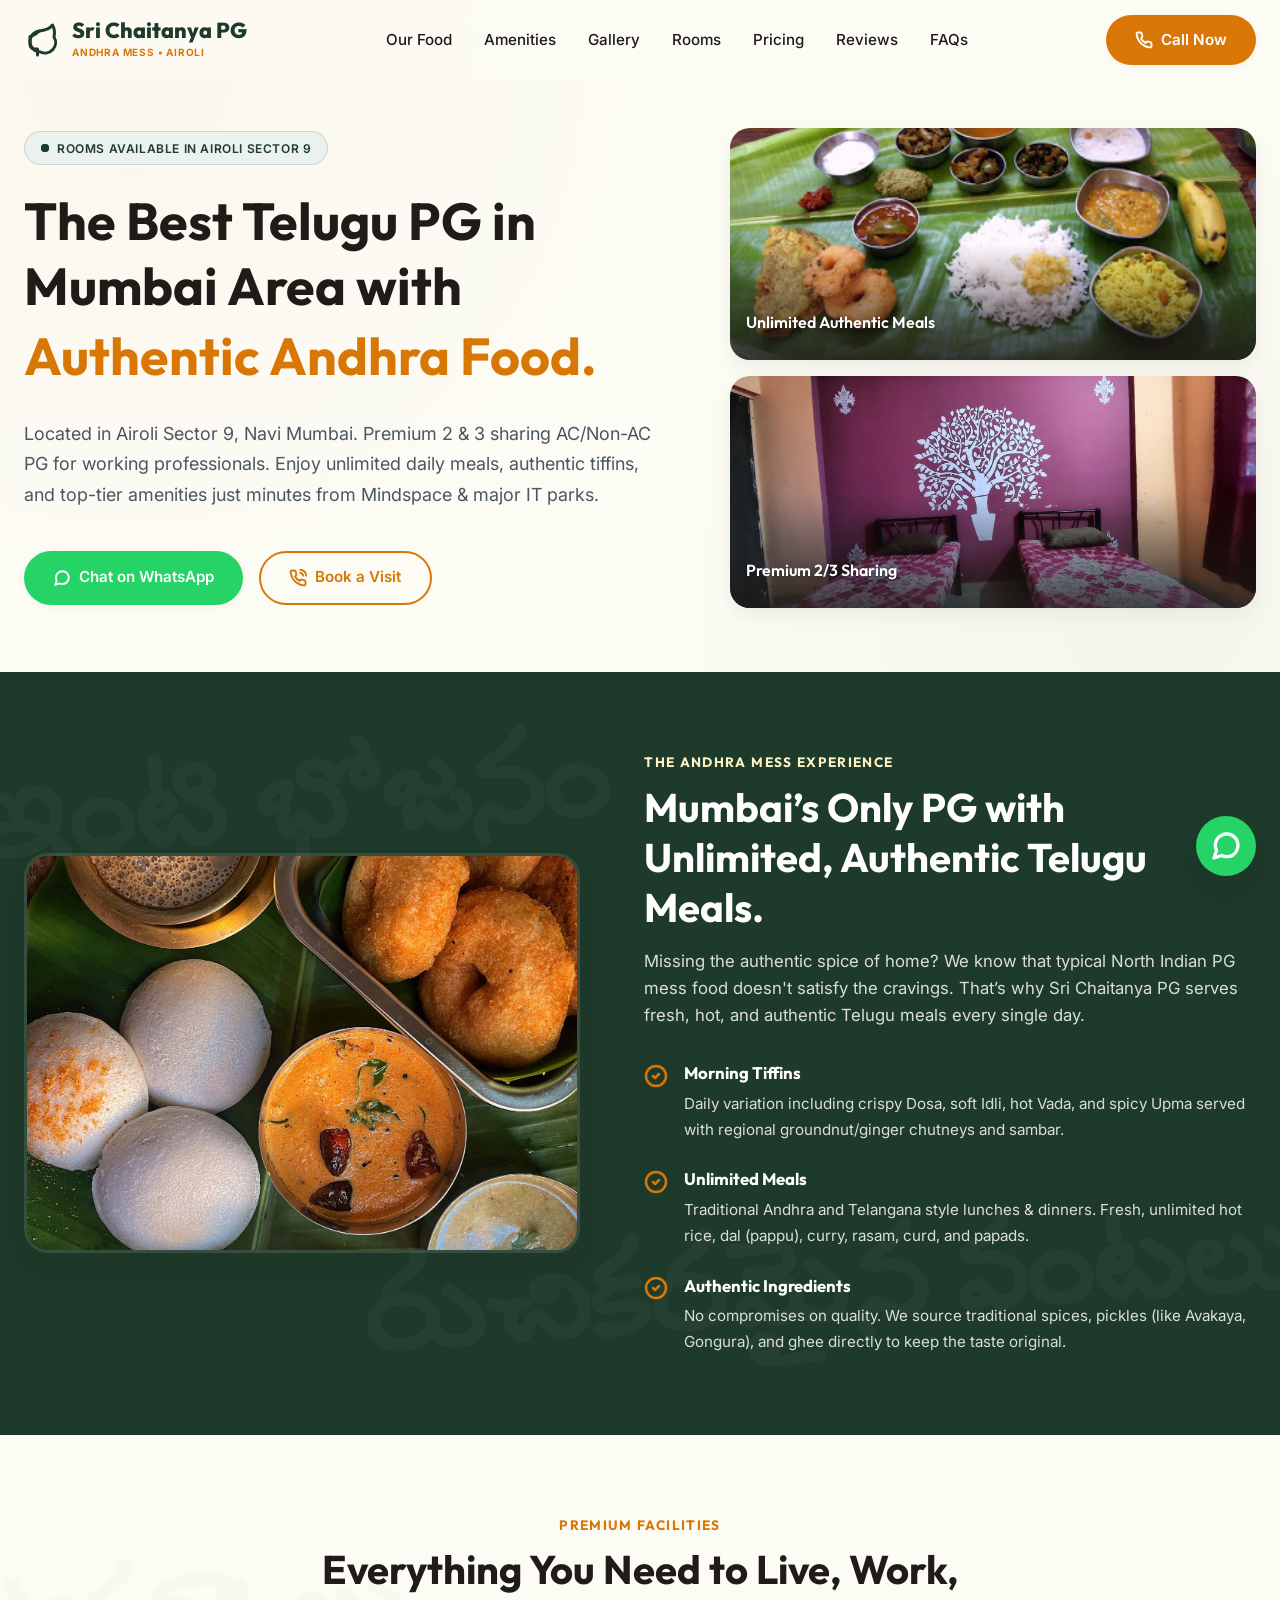
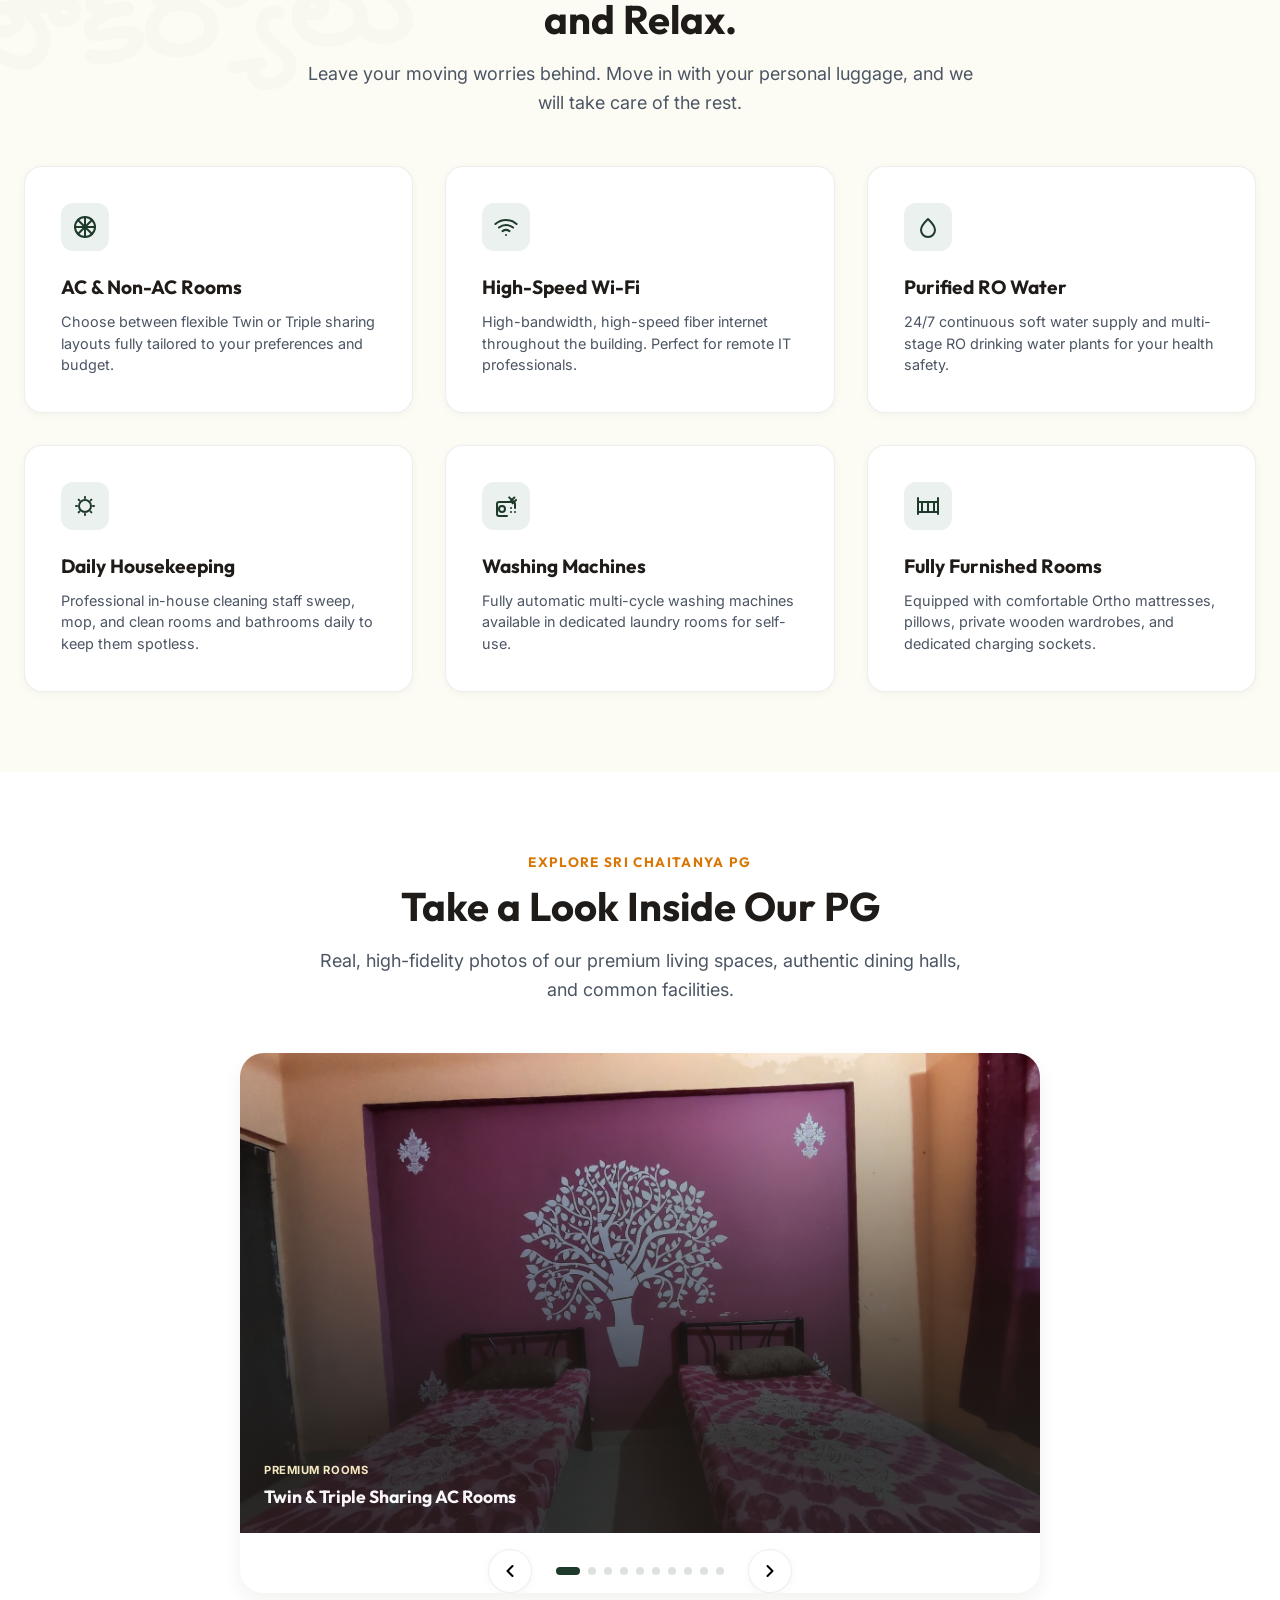
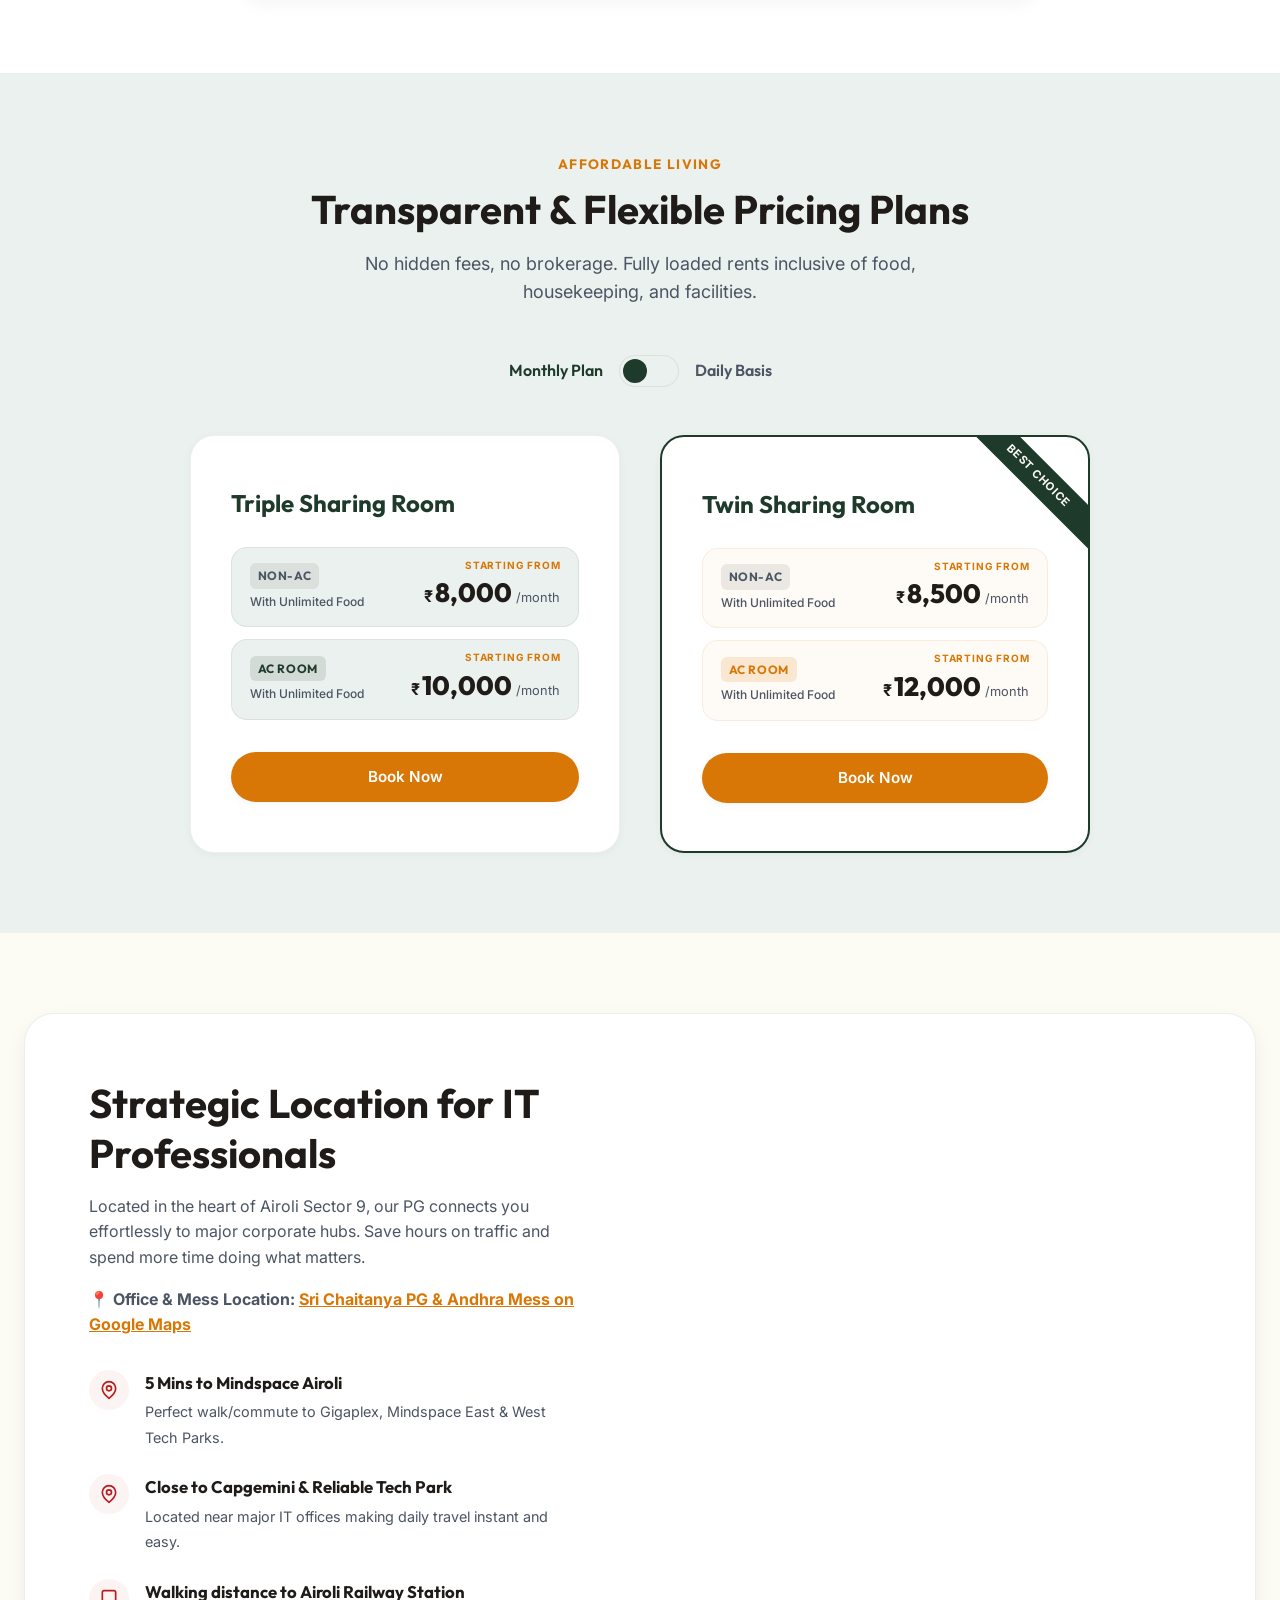
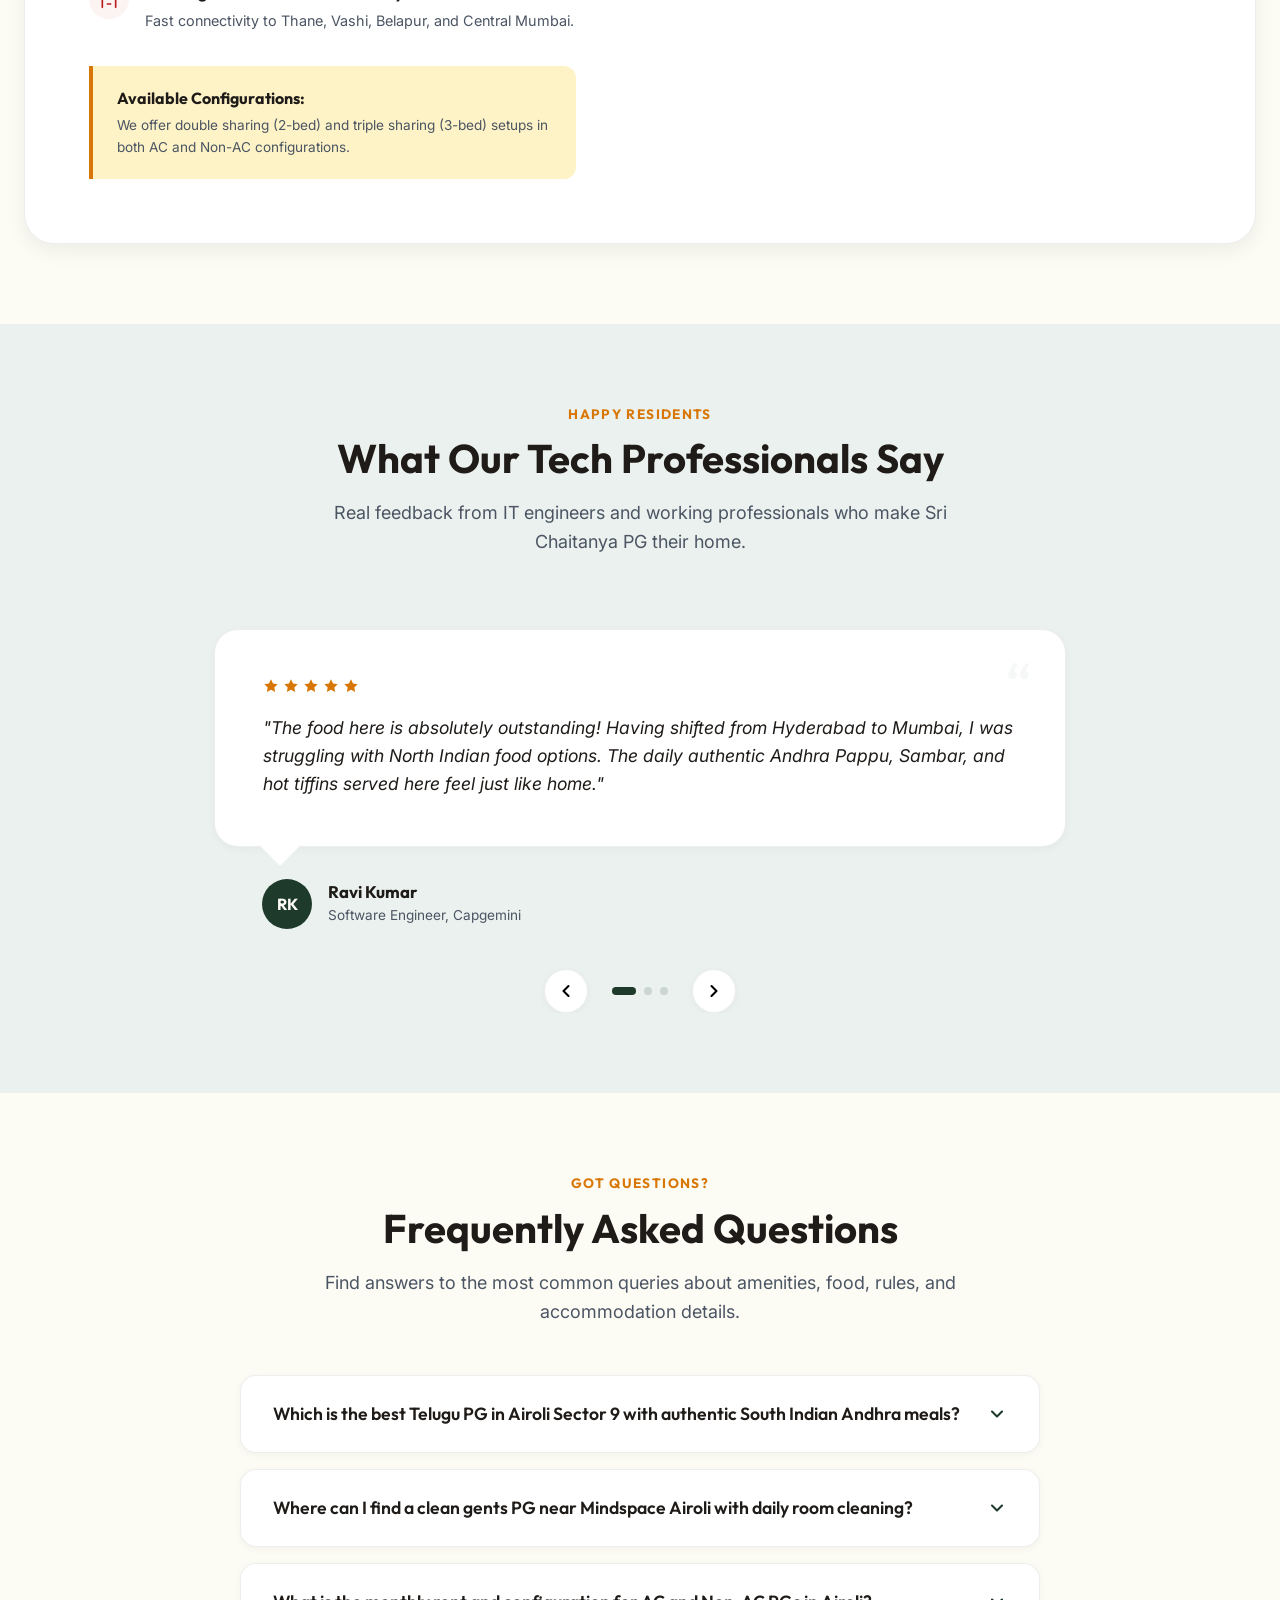
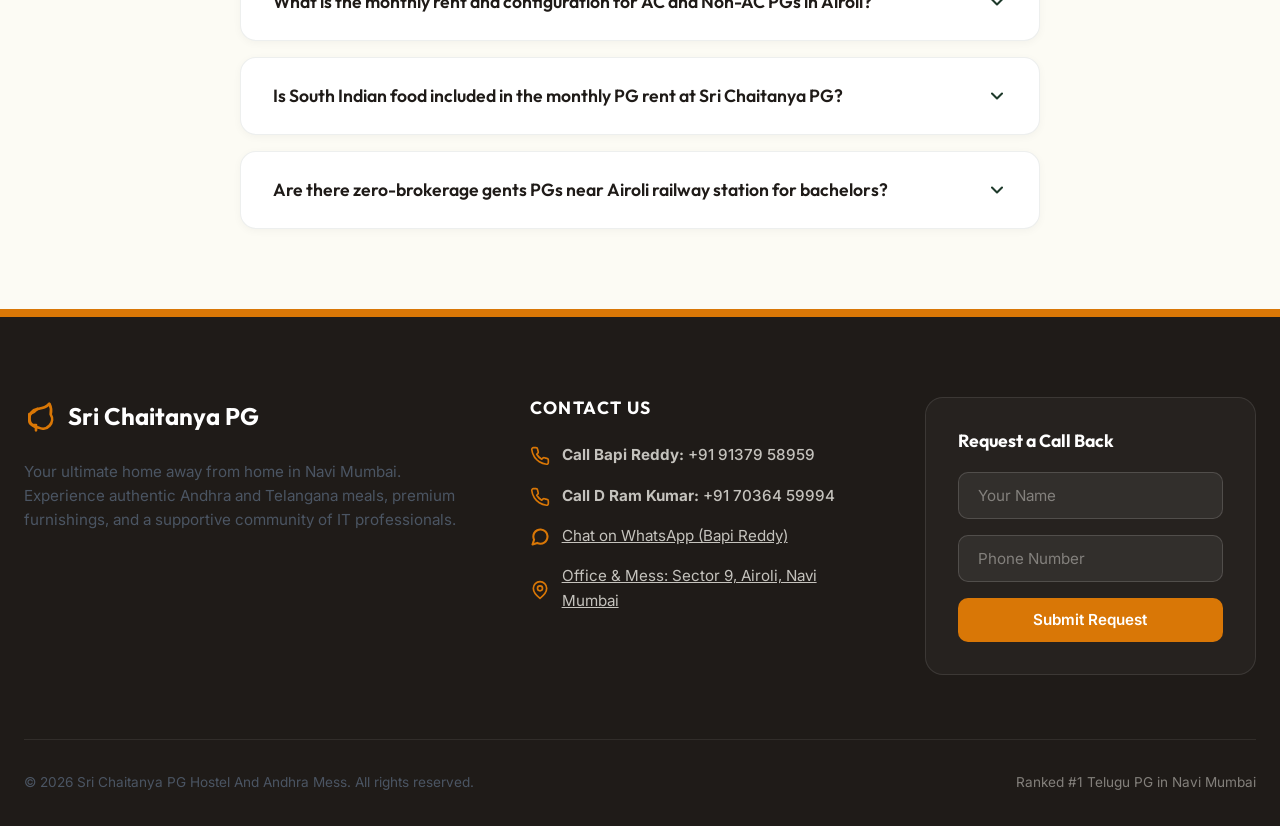
==== commit cd6cced4: "Add full-screen interactive lightbox modal for gallery slideshow" ====
--- a/index.html
+++ b/index.html
@@ -1210,6 +1210,71 @@
 
         // Start slide rotation
         startGalleryTimer();
+
+        // 9. Gallery Lightbox Modal
+        const lightboxModal = document.getElementById('lightbox-modal');
+        const lightboxImg = document.getElementById('lightbox-img');
+        const lightboxCaption = document.getElementById('lightbox-caption');
+        const lightboxClose = document.getElementById('lightbox-close');
+        const gallerySlideItems = document.querySelectorAll('.gallery-slide-item');
+
+        gallerySlideItems.forEach(item => {
+            const img = item.querySelector('img');
+            const title = item.querySelector('.gallery-item-title');
+            
+            if (img) {
+                img.style.cursor = 'zoom-in';
+                img.addEventListener('click', () => {
+                    // Stop slide timer while viewing full screen
+                    stopGalleryTimer();
+                    
+                    lightboxImg.src = img.src;
+                    lightboxImg.alt = img.alt;
+                    lightboxCaption.textContent = title ? title.textContent : '';
+                    
+                    lightboxModal.style.display = 'flex';
+                    setTimeout(() => {
+                        lightboxModal.classList.add('active');
+                    }, 10);
+                });
+            }
+        });
+
+        function closeLightbox() {
+            if (lightboxModal) {
+                lightboxModal.classList.remove('active');
+                setTimeout(() => {
+                    lightboxModal.style.display = 'none';
+                    // Resume timer
+                    startGalleryTimer();
+                }, 300);
+            }
+        }
+
+        if (lightboxClose) {
+            lightboxClose.addEventListener('click', closeLightbox);
+        }
+        
+        if (lightboxModal) {
+            lightboxModal.addEventListener('click', (e) => {
+                if (e.target === lightboxModal) {
+                    closeLightbox();
+                }
+            });
+        }
+        
+        document.addEventListener('keydown', (e) => {
+            if (e.key === 'Escape' && lightboxModal && lightboxModal.classList.contains('active')) {
+                closeLightbox();
+            }
+        });
     </script>
+
+    <!-- Lightbox Modal -->
+    <div id="lightbox-modal" class="lightbox-modal">
+        <span class="lightbox-close" id="lightbox-close">&times;</span>
+        <img class="lightbox-content" id="lightbox-img" alt="Enlarged gallery photo">
+        <div class="lightbox-caption" id="lightbox-caption"></div>
+    </div>
 </body>
 </html>
--- a/styles.css
+++ b/styles.css
@@ -1797,5 +1797,87 @@
     }
 }
 
-
-
+/* Lightbox Modal */
+.lightbox-modal {
+    display: none;
+    position: fixed;
+    z-index: 9999;
+    padding-top: 50px;
+    left: 0;
+    top: 0;
+    width: 100%;
+    height: 100%;
+    overflow: auto;
+    background-color: rgba(31, 27, 24, 0.95);
+    backdrop-filter: blur(8px);
+    align-items: center;
+    justify-content: center;
+    opacity: 0;
+    transition: opacity 0.3s ease;
+}
+
+.lightbox-modal.active {
+    display: flex;
+    opacity: 1;
+}
+
+.lightbox-content {
+    margin: auto;
+    display: block;
+    max-width: 90%;
+    max-height: 80vh;
+    border-radius: 16px;
+    box-shadow: 0 25px 50px -12px rgba(0, 0, 0, 0.5);
+    transform: scale(0.95);
+    transition: transform 0.3s ease;
+}
+
+.lightbox-modal.active .lightbox-content {
+    transform: scale(1);
+}
+
+.lightbox-close {
+    position: absolute;
+    top: 20px;
+    right: 35px;
+    color: var(--color-cream);
+    font-size: 40px;
+    font-weight: 300;
+    transition: 0.3s;
+    cursor: pointer;
+    user-select: none;
+    line-height: 1;
+}
+
+.lightbox-close:hover {
+    color: var(--color-saffron);
+    transform: scale(1.1);
+}
+
+.lightbox-caption {
+    position: absolute;
+    bottom: 40px;
+    left: 0;
+    right: 0;
+    text-align: center;
+    color: var(--color-cream);
+    font-family: var(--font-display);
+    font-size: 1.25rem;
+    font-weight: 700;
+    padding: 0 20px;
+}
+
+@media (max-width: 768px) {
+    .lightbox-content {
+        max-width: 95%;
+        max-height: 70vh;
+    }
+    .lightbox-close {
+        right: 20px;
+        top: 15px;
+    }
+}
+
+
+
+
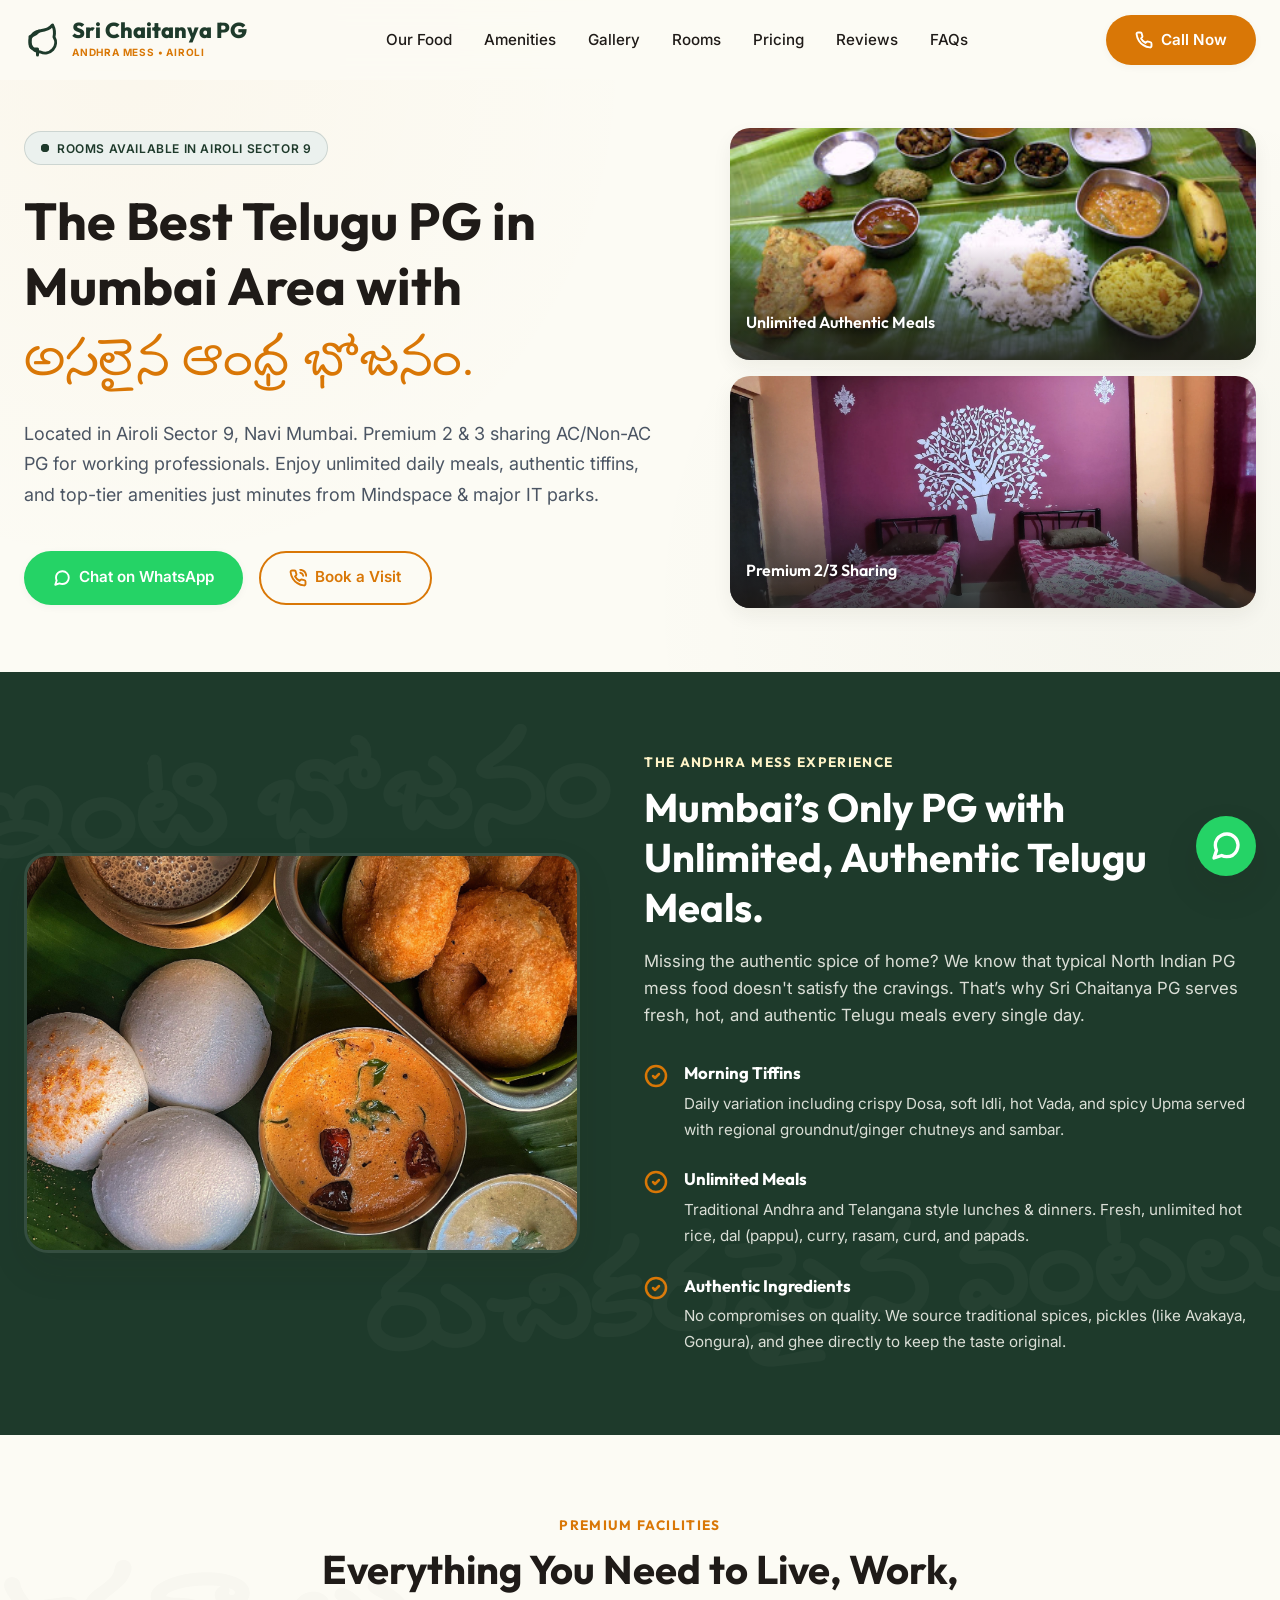
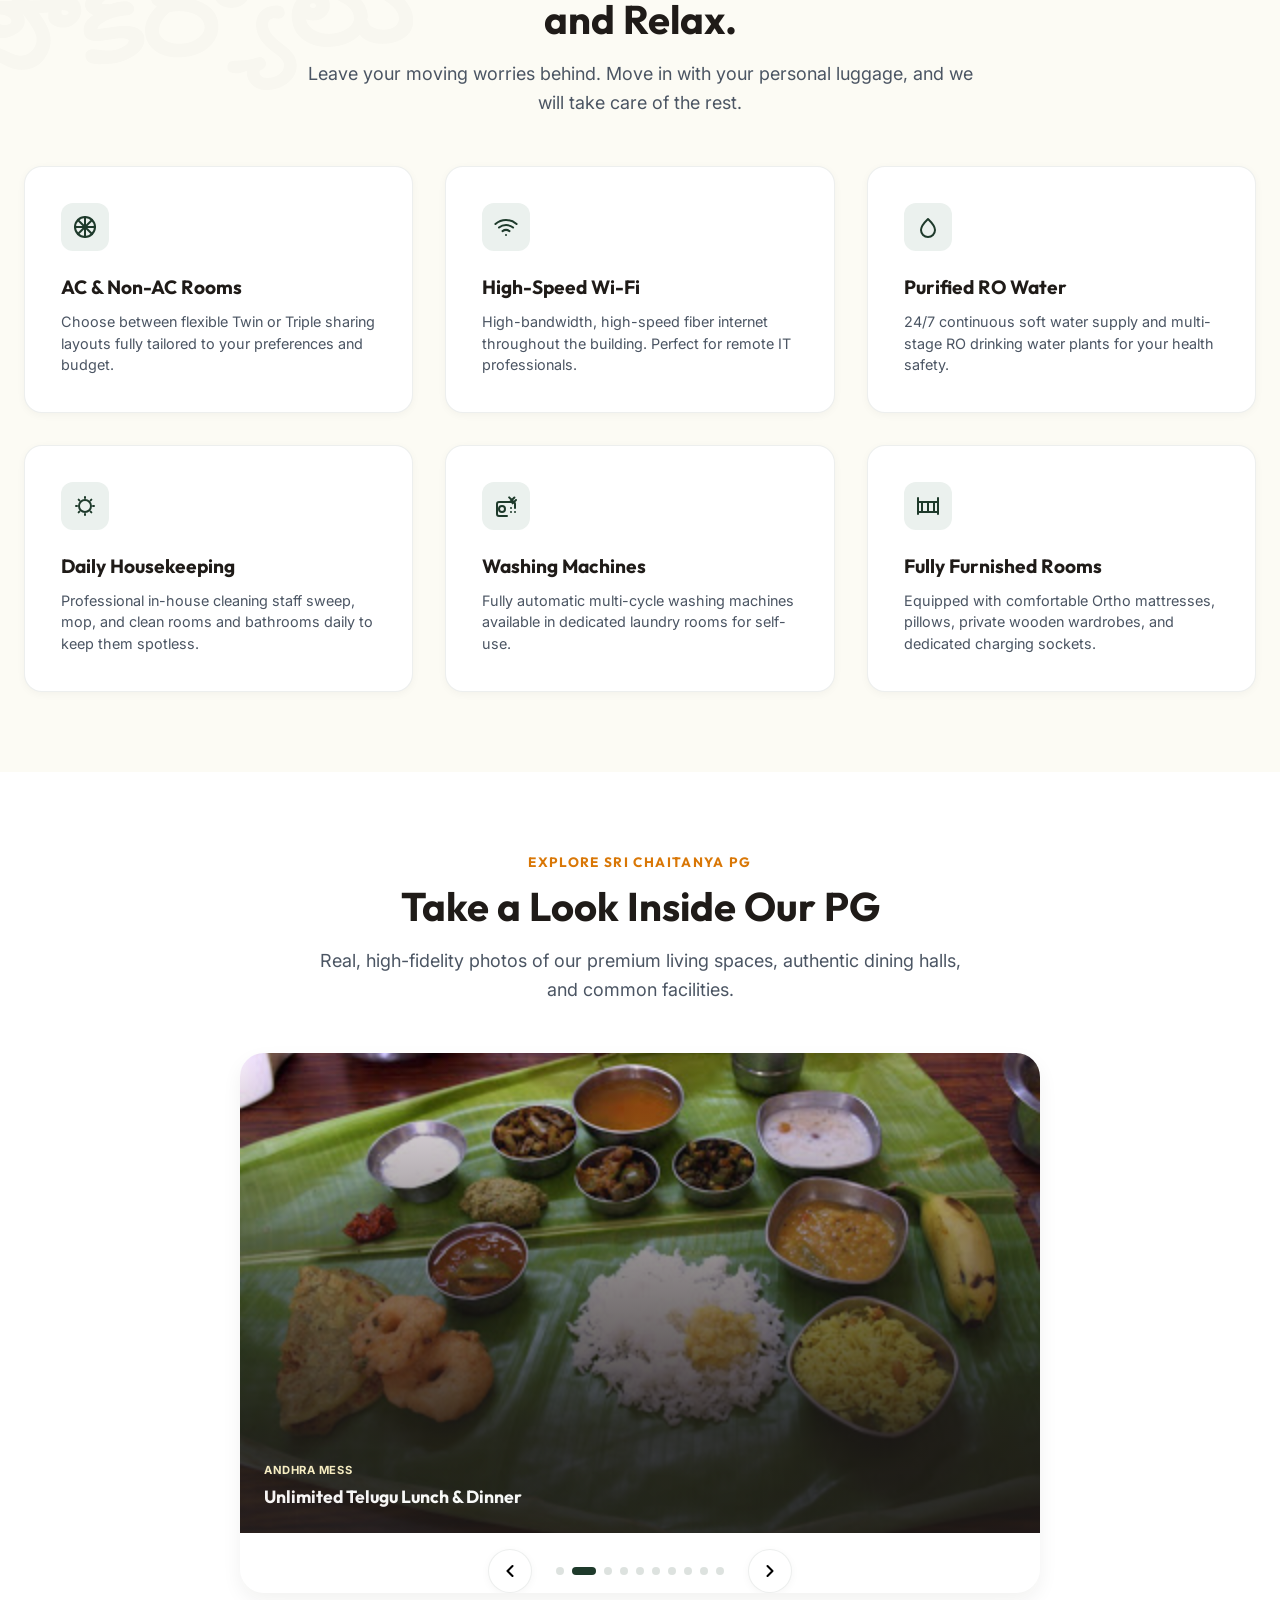
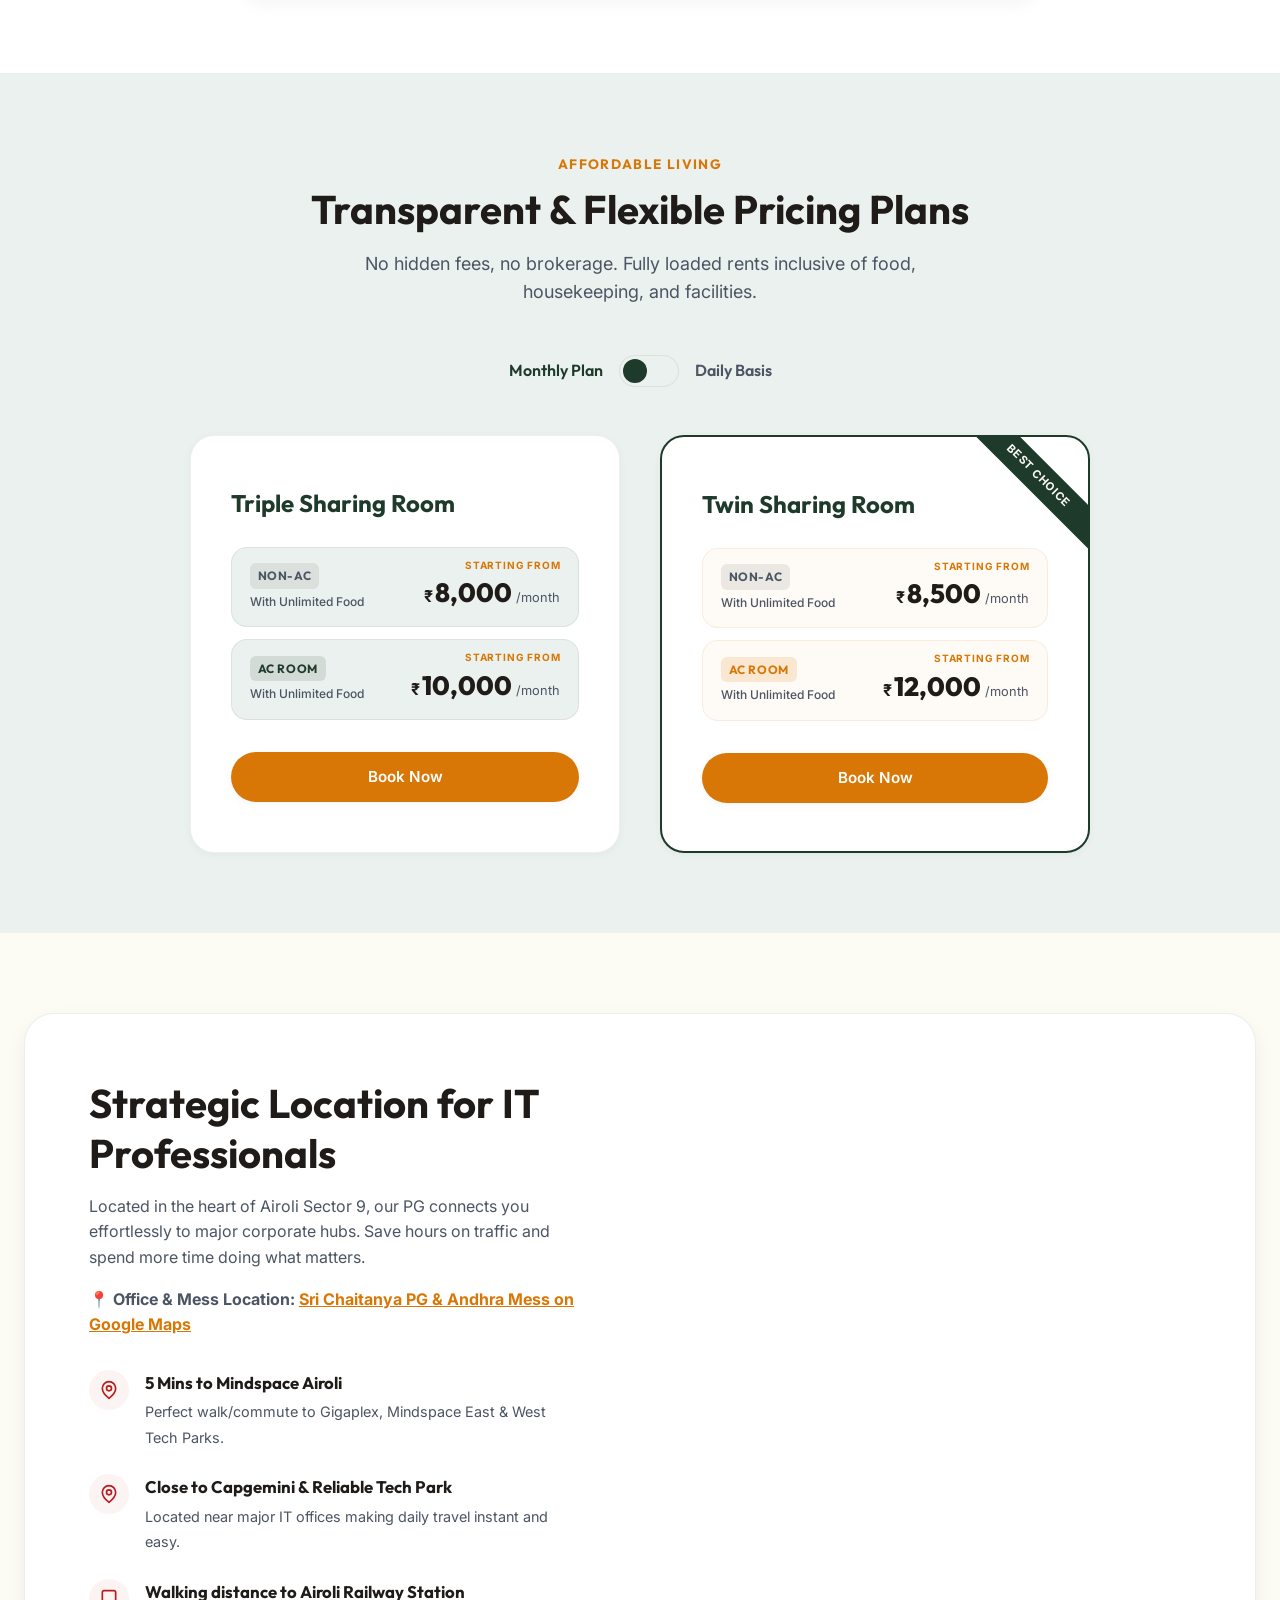
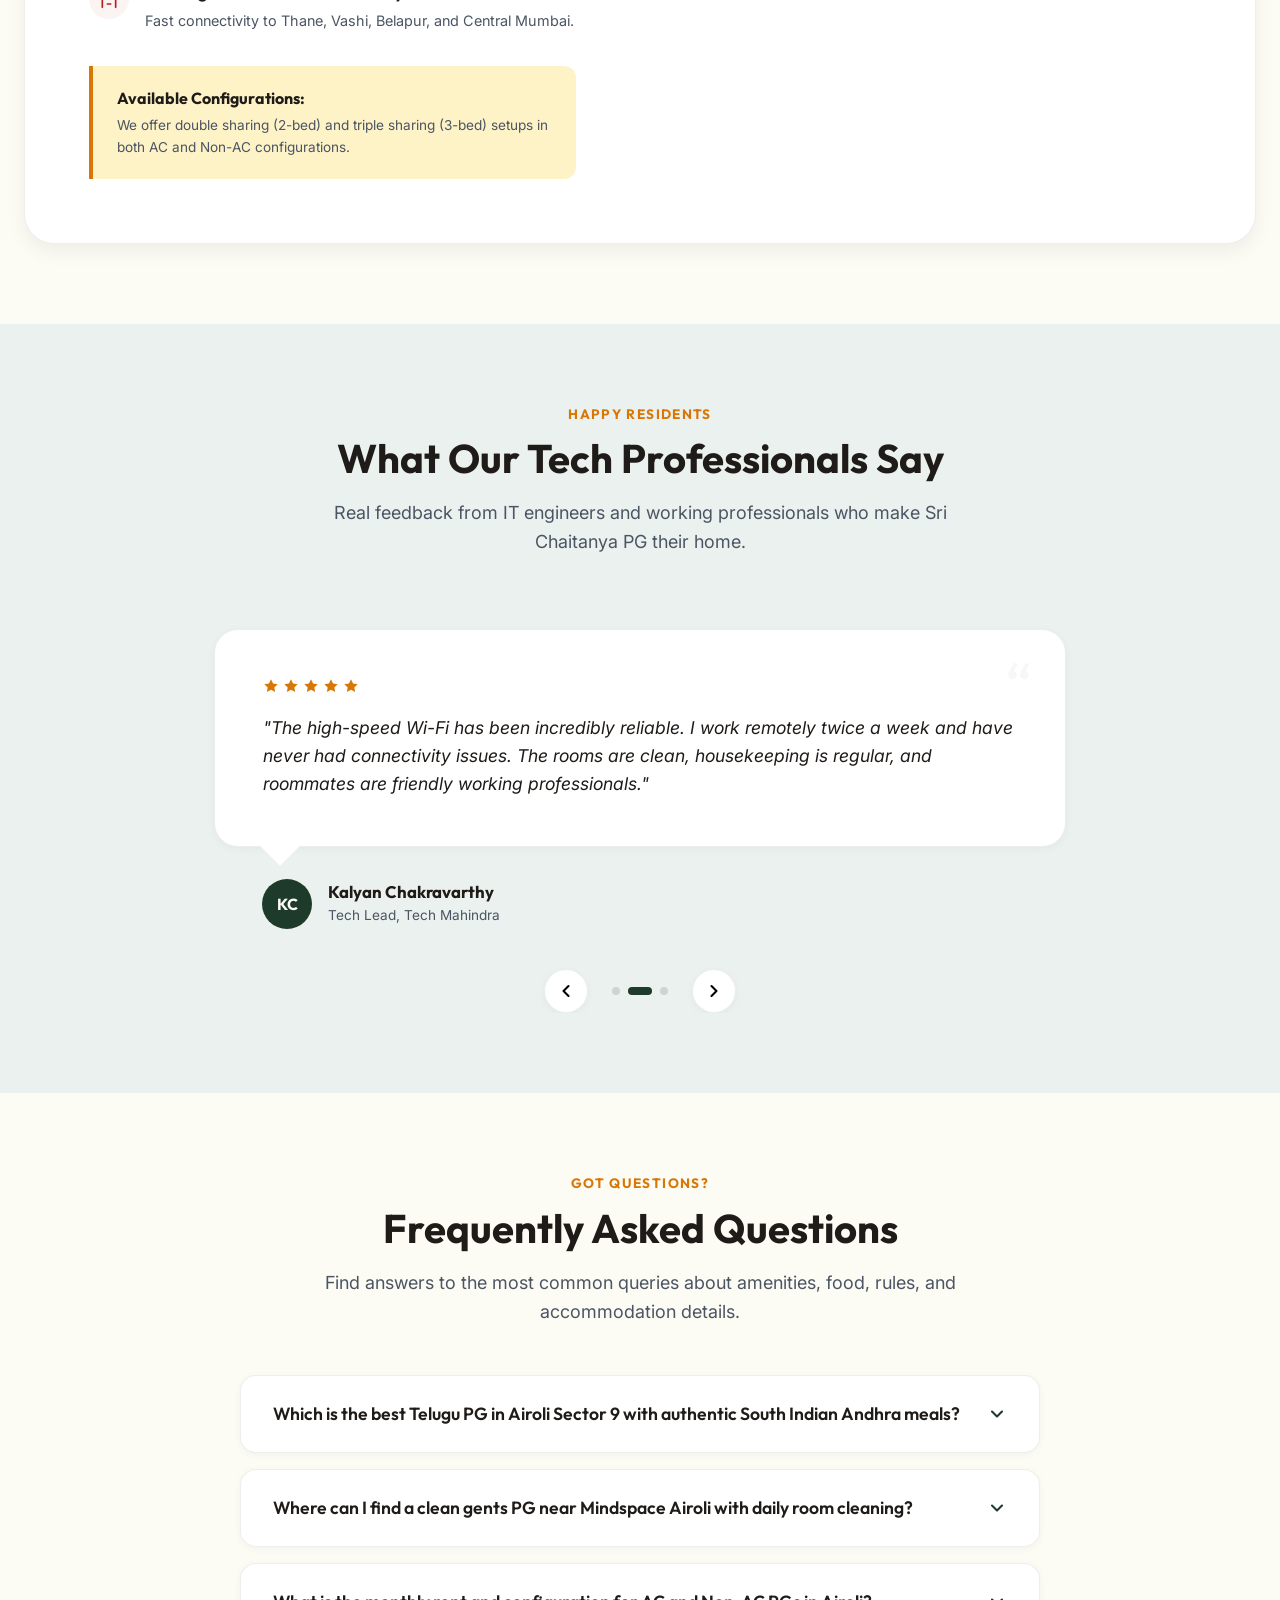
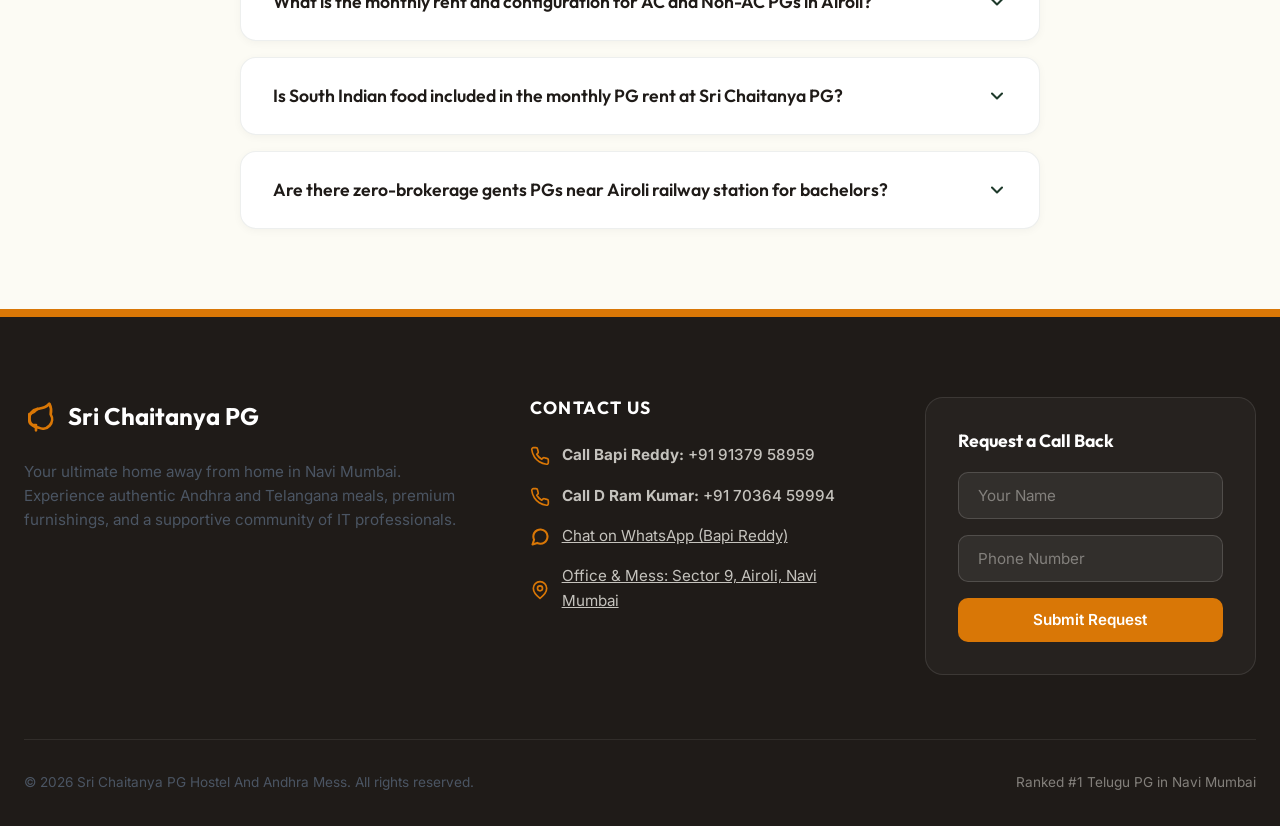
==== commit e0e7f913: "Fix gallery lightbox click target to trigger correctly on overlay hover clicks" ====
--- a/index.html
+++ b/index.html
@@ -1223,8 +1223,8 @@
             const title = item.querySelector('.gallery-item-title');
             
             if (img) {
-                img.style.cursor = 'zoom-in';
-                img.addEventListener('click', () => {
+                item.style.cursor = 'zoom-in';
+                item.addEventListener('click', () => {
                     // Stop slide timer while viewing full screen
                     stopGalleryTimer();
                     
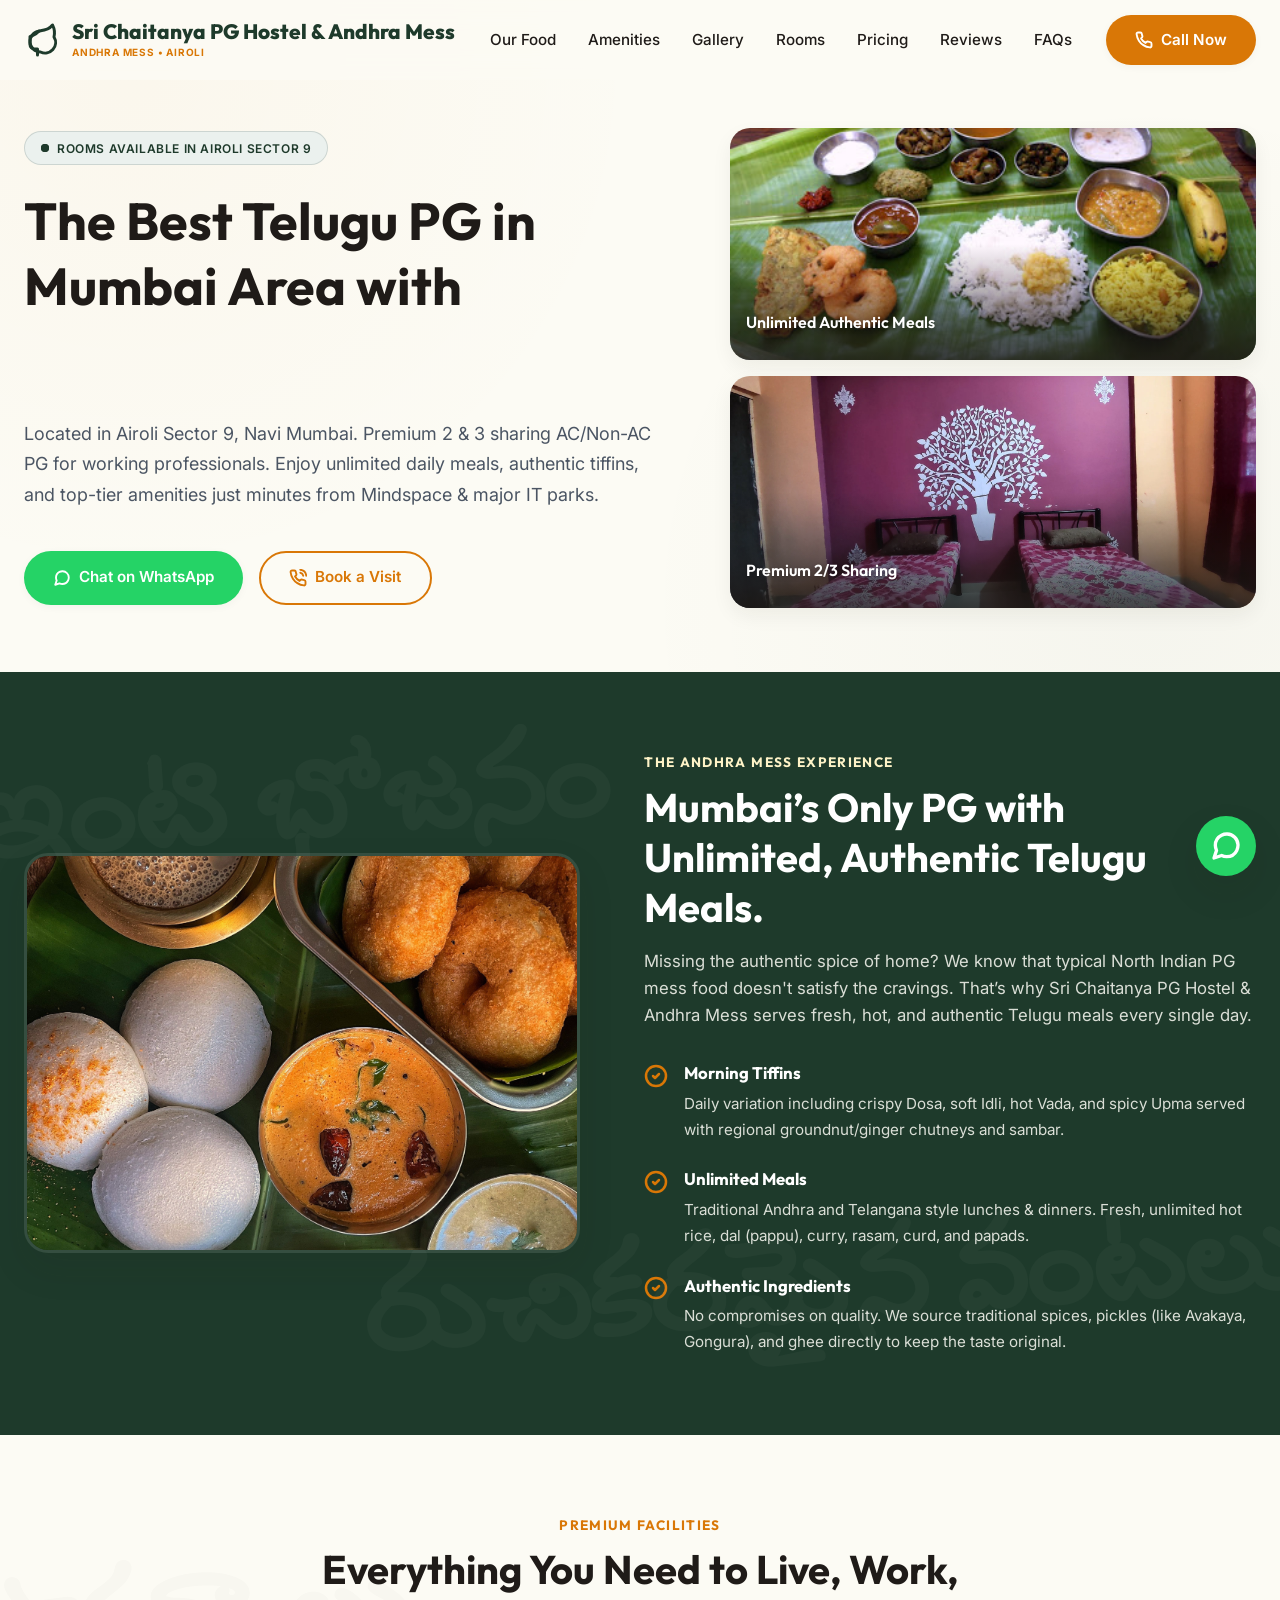
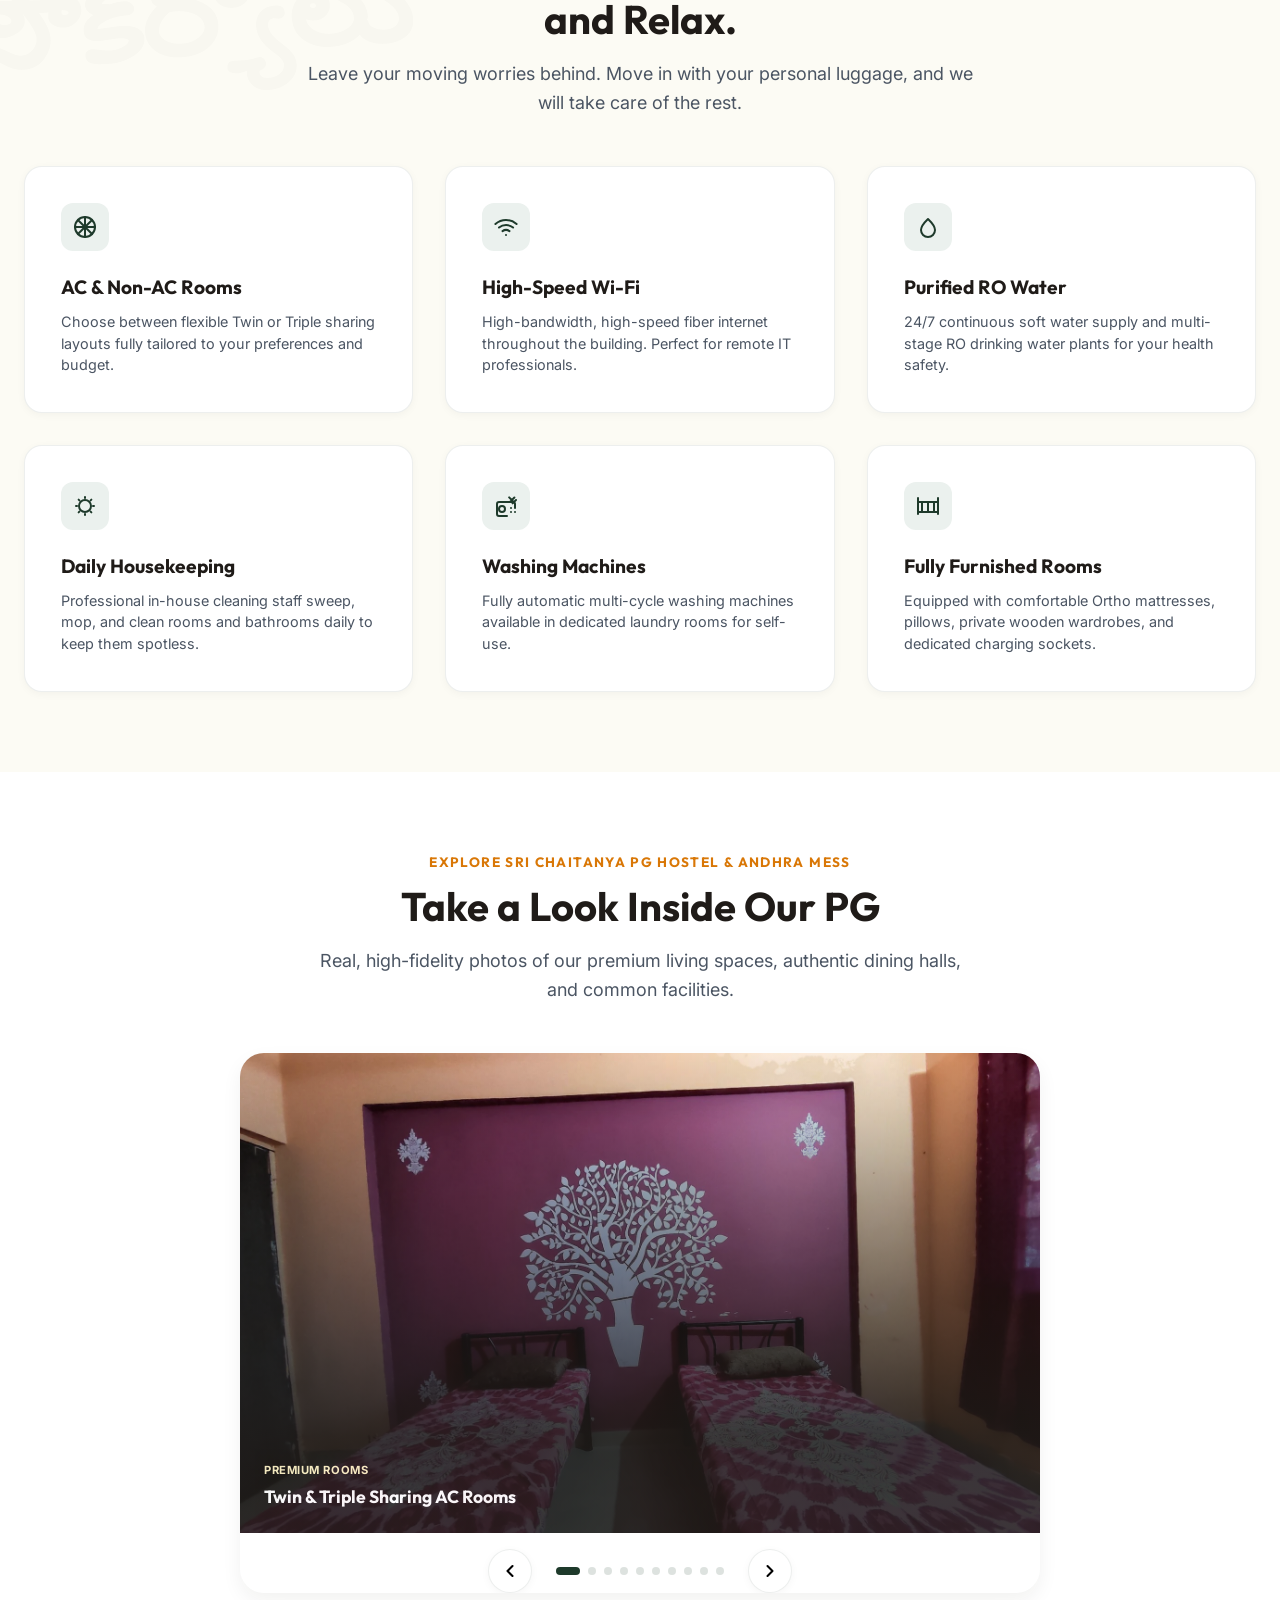
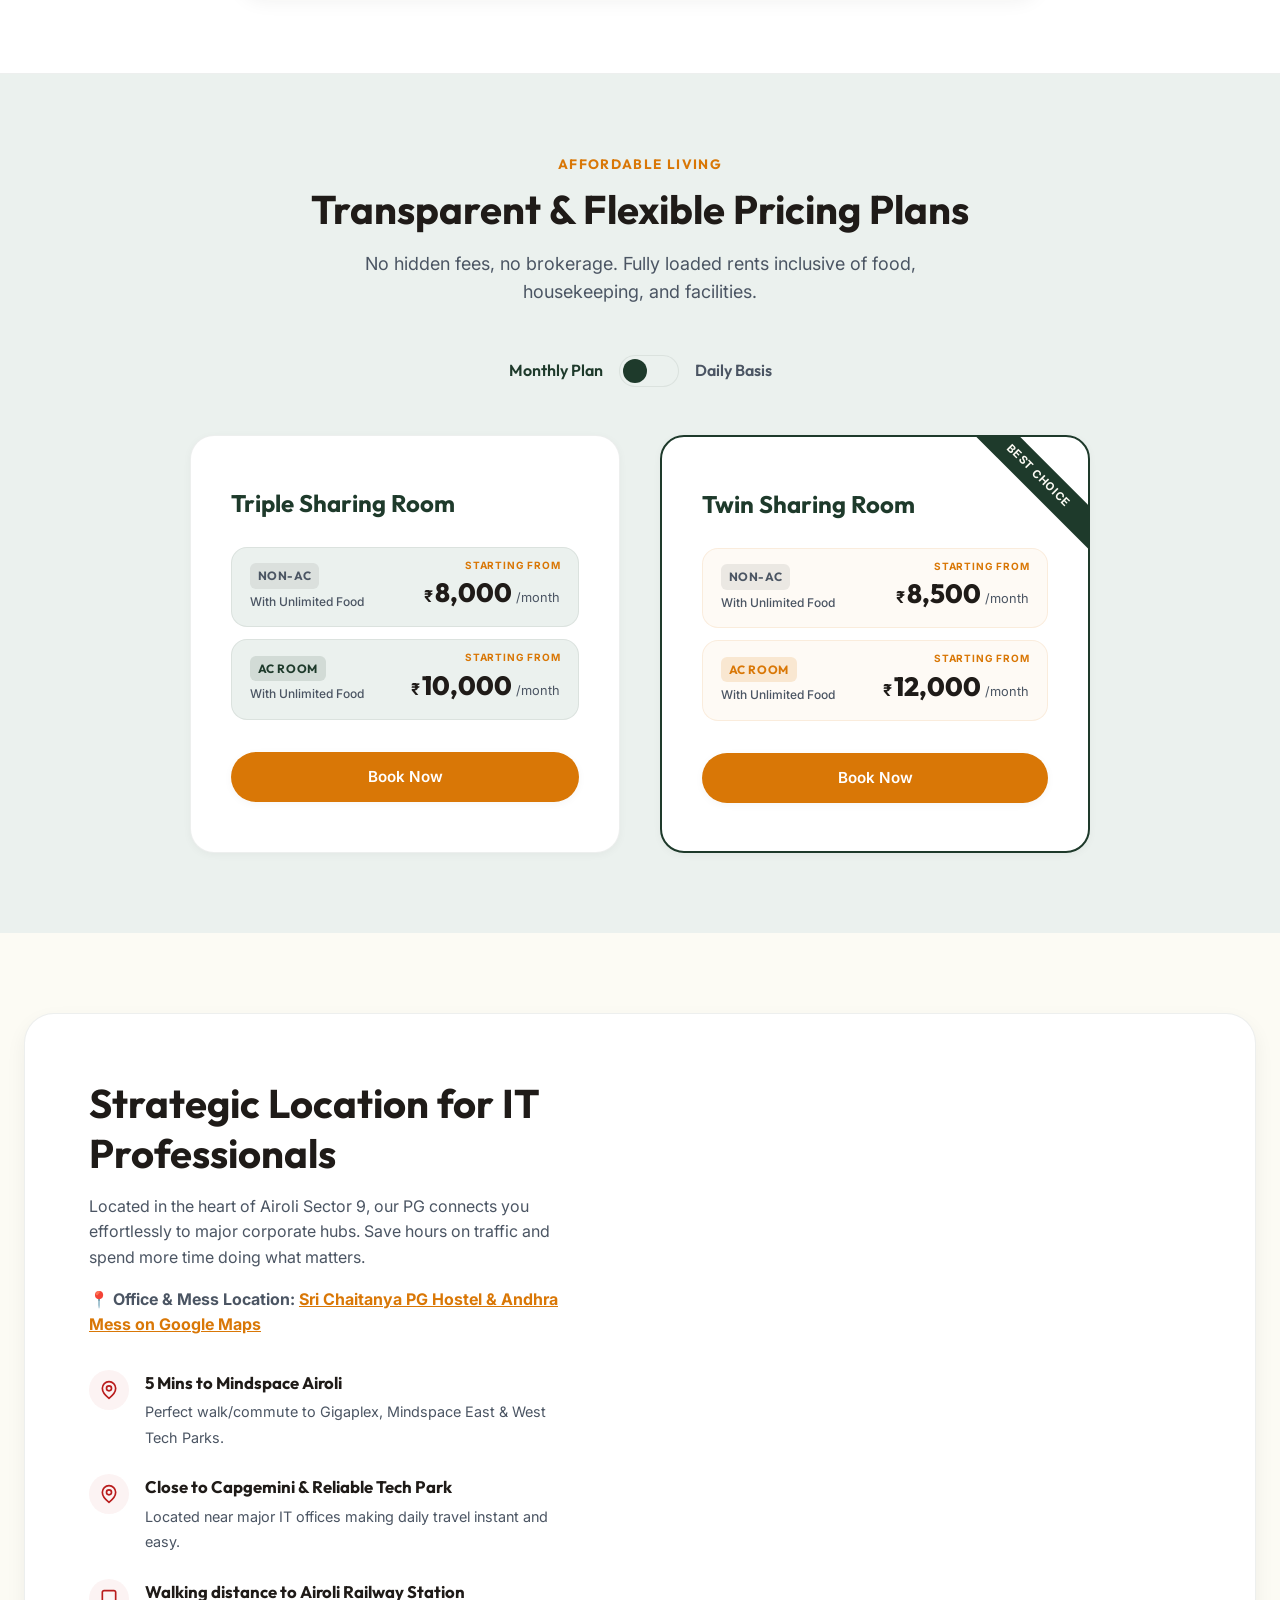
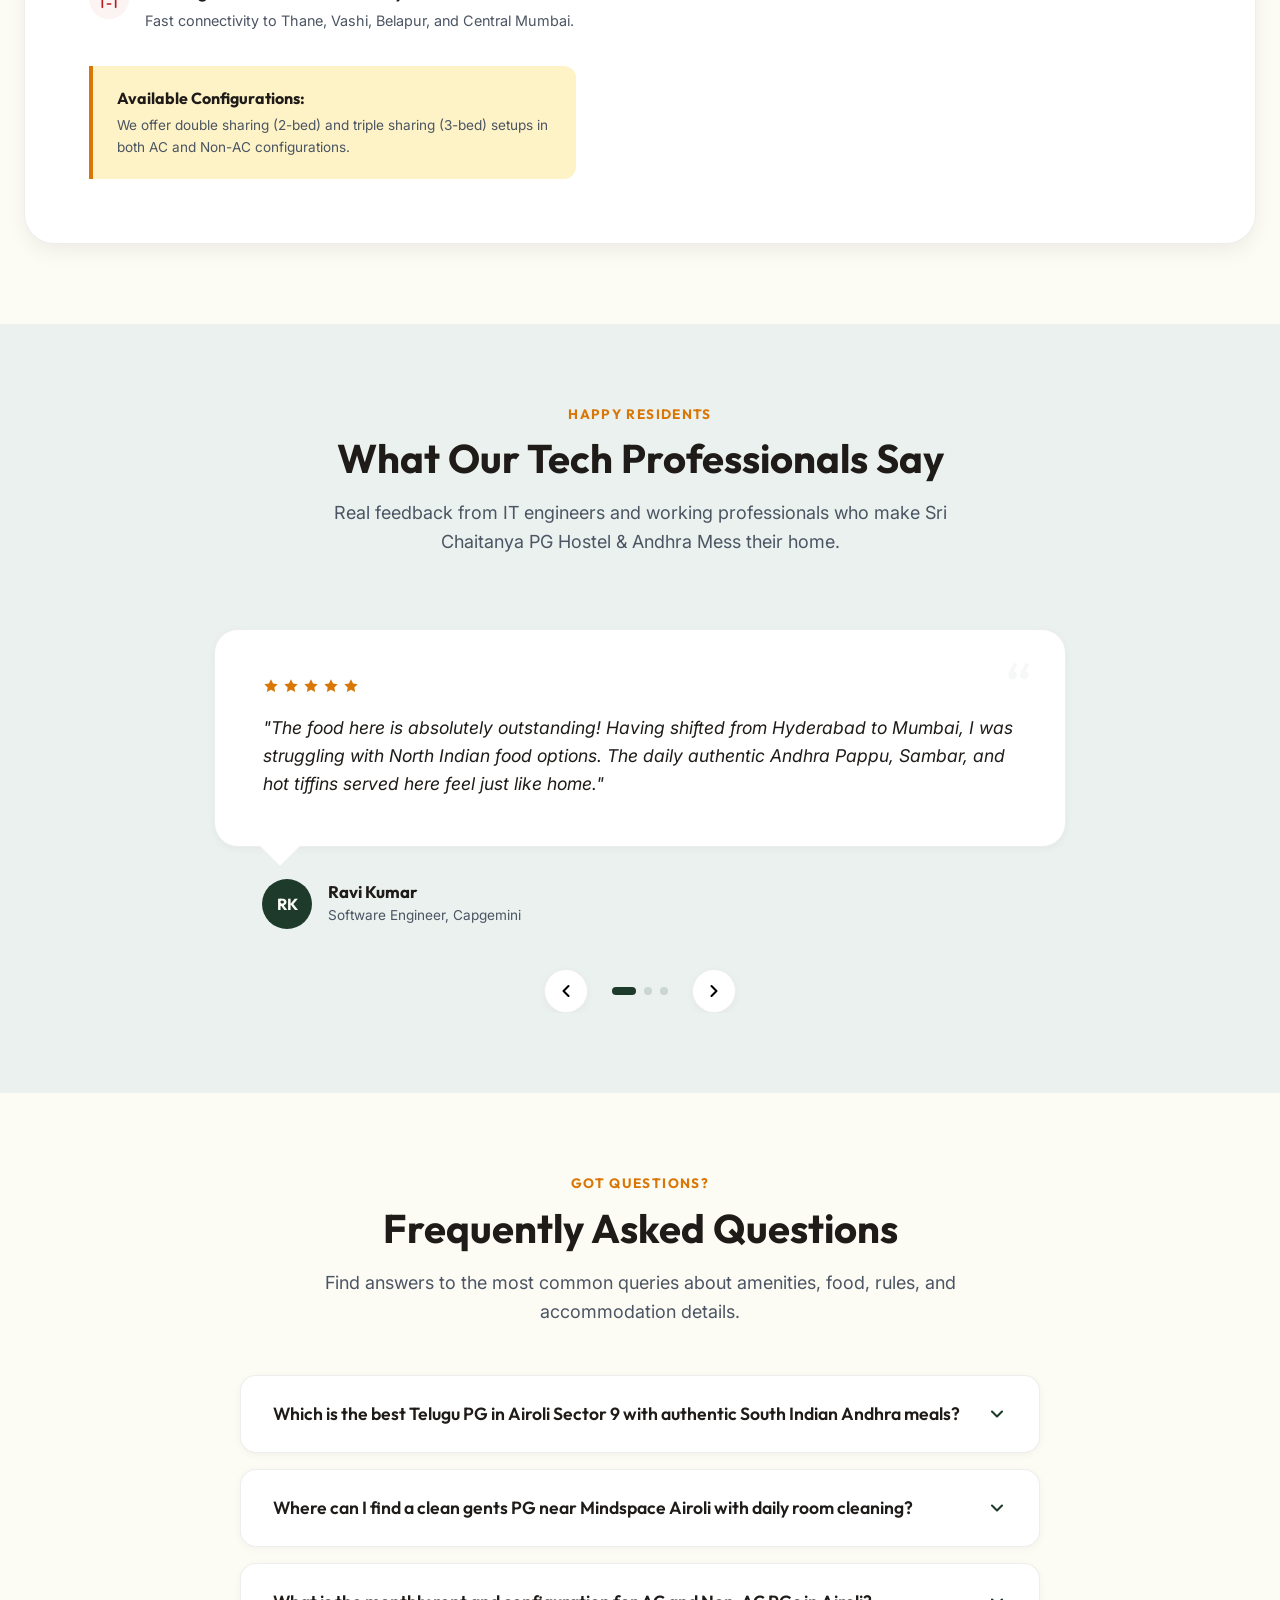
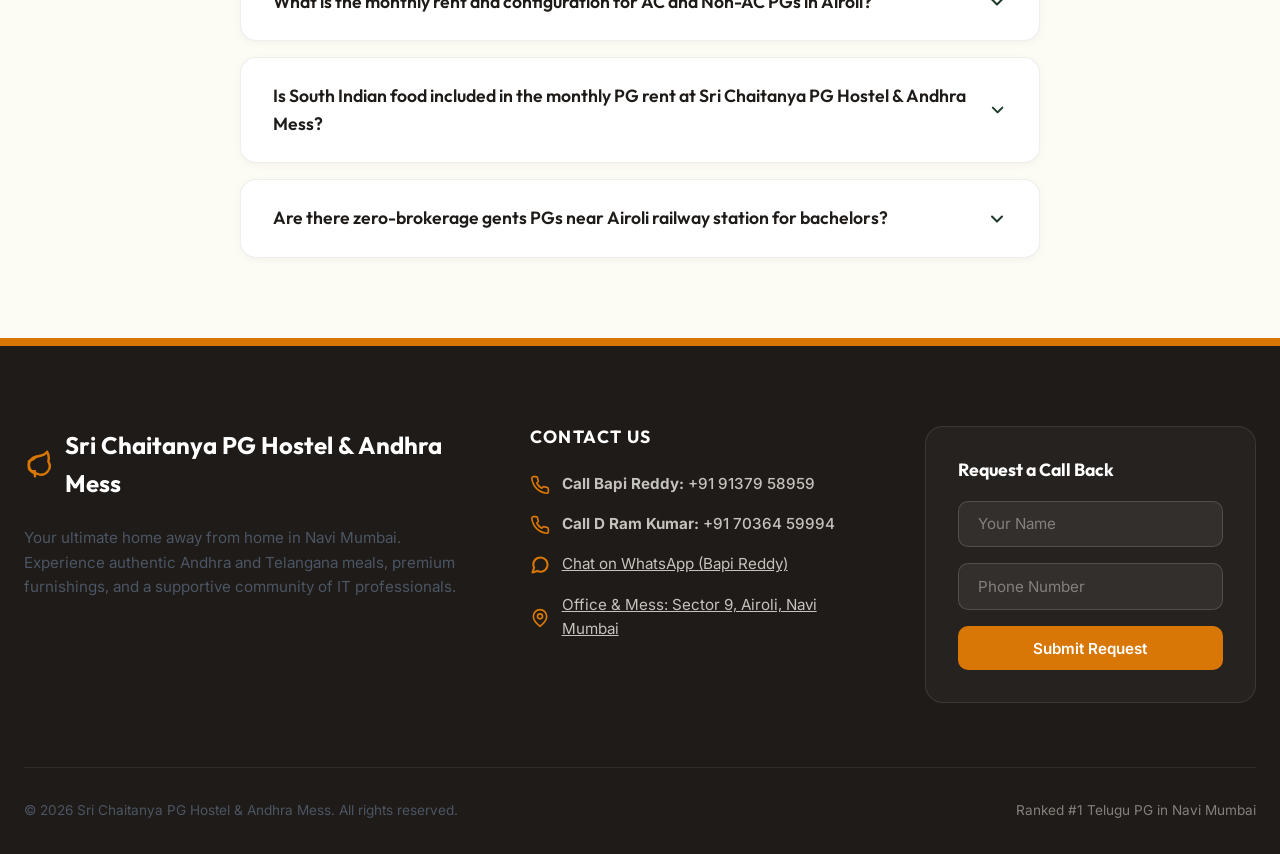
==== commit 6f8dbdf4: "Update brand name, correct gallery titles, and fix mobile location spacing" ====
--- a/index.html
+++ b/index.html
@@ -3,8 +3,8 @@
 <head>
     <meta charset="UTF-8">
     <meta name="viewport" content="width=device-width, initial-scale=1.0">
-    <title>Best Telugu PG in Mumbai & Airoli | Sri Chaitanya PG Hostel</title>
-    <meta name="description" content="Looking for the best Telugu PG in Mumbai or Navi Mumbai? Sri Chaitanya PG in Airoli Sector 9 offers premium 2 & 3 sharing AC rooms near Mindspace, Capgemini, and Reliable Tech Park, featuring unlimited authentic Andhra & Telangana food.">
+    <title>Best Telugu PG in Mumbai & Airoli | Sri Chaitanya PG Hostel & Andhra Mess</title>
+    <meta name="description" content="Looking for the best Telugu PG in Mumbai or Navi Mumbai? Sri Chaitanya PG Hostel & Andhra Mess in Airoli Sector 9 offers premium 2 & 3 sharing AC rooms near Mindspace, Capgemini, and Reliable Tech Park, featuring unlimited authentic Andhra & Telangana food.">
     <meta name="keywords" content="Telugu PG in Mumbai, Best PG in Airoli, Andhra PG Navi Mumbai, South Indian PG Mumbai, PG near Mindspace Airoli, PG near Capgemini, PG near Reliable Tech Park, Andhra Mess Airoli, Paying guest in Airoli">
     
     <!-- Link to Custom Stylesheet -->
@@ -18,7 +18,7 @@
         {
           "@type": "LodgingBusiness",
           "@id": "https://www.srichaitanyapg.com/#business",
-          "name": "Sri Chaitanya PG Hostel And Andhra Mess",
+          "name": "Sri Chaitanya PG Hostel & Andhra Mess",
           "description": "The premier Telugu PG in the Mumbai Metropolitan Region offering authentic, unlimited Andhra and Telangana meals, high-speed Wi-Fi, and premium AC/Non-AC rooms for working professionals.",
           "url": "https://www.srichaitanyapg.com",
           "telephone": "+91-9137958959",
@@ -76,7 +76,7 @@
               "name": "Which is the best Telugu PG in Airoli Sector 9 with authentic South Indian Andhra meals?",
               "acceptedAnswer": {
                 "@type": "Answer",
-                "text": "Sri Chaitanya PG & Andhra Mess is recognized as the best Telugu PG in Airoli Sector 9, Navi Mumbai. Rents are fully inclusive of unlimited regional South Indian mess meals (breakfast, lunch, and dinner) cooked by professional Telugu chefs. We serve home-style daily breakfast (Dosa, Idli, Vada) with groundnut chutney, proper Andhra Pappu, Rasam, Sambar, curd, and regional Gongura/Avakaya pickles."
+                "text": "Sri Chaitanya PG Hostel & Andhra Mess is recognized as the best Telugu PG in Airoli Sector 9, Navi Mumbai. Rents are fully inclusive of unlimited regional South Indian mess meals (breakfast, lunch, and dinner) cooked by professional Telugu chefs. We serve home-style daily breakfast (Dosa, Idli, Vada) with groundnut chutney, proper Andhra Pappu, Rasam, Sambar, curd, and regional Gongura/Avakaya pickles."
               }
             },
             {
@@ -84,7 +84,7 @@
               "name": "Where can I find a clean gents PG near Mindspace Airoli with daily room cleaning?",
               "acceptedAnswer": {
                 "@type": "Answer",
-                "text": "If you are looking for a gents PG near Mindspace IT Park, Capgemini, or Reliable Tech Park, Sri Chaitanya PG in Sector 9 is just a 5-minute walk/commute. We offer clean, fully furnished double sharing and triple sharing accommodations with high-speed fiber Wi-Fi, daily housekeeping, RO drinking water, and laundry washing machines."
+                "text": "If you are looking for a gents PG near Mindspace IT Park, Capgemini, or Reliable Tech Park, Sri Chaitanya PG Hostel & Andhra Mess in Sector 9 is just a 5-minute walk/commute. We offer clean, fully furnished double sharing and triple sharing accommodations with high-speed fiber Wi-Fi, daily housekeeping, RO drinking water, and laundry washing machines."
               }
             },
             {
@@ -92,12 +92,12 @@
               "name": "What is the monthly rent and configuration for AC and Non-AC PGs in Airoli?",
               "acceptedAnswer": {
                 "@type": "Answer",
-                "text": "Sri Chaitanya PG offers flexible configurations: Triple sharing starts from ₹8,000/month (Non-AC) and ₹10,000/month (AC). Twin sharing starts from ₹8,500/month (Non-AC) and ₹12,000/month (AC). All monthly plans include unlimited food and housekeeping. We also provide daily basis stay at ₹500/day (3-sharing) and ₹600/day (2-sharing)."
+                "text": "Sri Chaitanya PG Hostel & Andhra Mess offers flexible configurations: Triple sharing starts from ₹8,000/month (Non-AC) and ₹10,000/month (AC). Twin sharing starts from ₹8,500/month (Non-AC) and ₹12,000/month (AC). All monthly plans include unlimited food and housekeeping. We also provide daily basis stay at ₹500/day (3-sharing) and ₹600/day (2-sharing)."
               }
             },
             {
               "@type": "Question",
-              "name": "Is South Indian food included in the monthly PG rent at Sri Chaitanya PG?",
+              "name": "Is South Indian food included in the monthly PG rent at Sri Chaitanya PG Hostel & Andhra Mess?",
               "acceptedAnswer": {
                 "@type": "Answer",
                 "text": "Yes, unlimited Telugu style breakfast, lunch, and dinner are 100% included in the monthly room rent. The mess serves authentic Andhra and Telangana meals, offering residents a true taste of home-cooked food without any extra charge."
@@ -108,7 +108,7 @@
               "name": "Are there zero-brokerage gents PGs near Airoli railway station for bachelors?",
               "acceptedAnswer": {
                 "@type": "Answer",
-                "text": "Yes, Sri Chaitanya PG is a direct owner-managed bachelors hostel with zero brokerage and no agent fees. Located in Sector 9, Airoli, it is within walking distance of the Airoli Railway Station, making it easy to travel to Thane, Vashi, Belapur, and Central Mumbai."
+                "text": "Yes, Sri Chaitanya PG Hostel & Andhra Mess is a direct owner-managed bachelors hostel with zero brokerage and no agent fees. Located in Sector 9, Airoli, it is within walking distance of the Airoli Railway Station, making it easy to travel to Thane, Vashi, Belapur, and Central Mumbai."
               }
             }
           ]
@@ -126,7 +126,7 @@
             <a href="#" class="logo-wrapper">
                 <svg class="logo-icon" xmlns="http://www.w3.org/2000/svg" viewBox="0 0 24 24" fill="none" stroke="currentColor" stroke-width="2" stroke-linecap="round" stroke-linejoin="round"><path d="M11 20A7 7 0 0 1 9.8 6.1C15.5 5 17 4.48 19 2c1 2 2 3.5 1 8a7 7 0 0 1-9 10Z"/><path d="M9 22v-4h-2a3 3 0 0 1-3-3V9.8C6 9 8 8.48 10 6"/></svg>
                 <div class="logo-text">
-                    <span class="logo-main">Sri Chaitanya PG</span>
+                    <span class="logo-main">Sri Chaitanya PG Hostel & Andhra Mess</span>
                     <span class="logo-sub">Andhra Mess • Airoli</span>
                 </div>
             </a>
@@ -192,7 +192,7 @@
                     Located in Airoli Sector 9, Navi Mumbai. Premium 2 & 3 sharing AC/Non-AC PG for working professionals. Enjoy unlimited daily meals, authentic tiffins, and top-tier amenities just minutes from Mindspace & major IT parks.
                 </p>
                 <div class="hero-buttons">
-                    <a href="https://wa.me/919137958959?text=Hi,%20I%20am%20looking%20for%20a%20bed%20in%20Sri%20Chaitanya%20PG" target="_blank" class="btn btn-whatsapp">
+                    <a href="https://wa.me/919137958959?text=Hi,%20I%20am%20looking%20for%20a%20bed%20in%20Sri%20Chaitanya%20PG%20Hostel%20%26%20Andhra%20Mess" target="_blank" class="btn btn-whatsapp">
                         <svg class="btn-icon" xmlns="http://www.w3.org/2000/svg" viewBox="0 0 24 24" fill="none" stroke="currentColor" stroke-width="2.5" stroke-linecap="round" stroke-linejoin="round"><path d="M21 11.5a8.38 8.38 0 0 1-.9 3.8 8.5 8.5 0 0 1-7.6 4.7 8.38 8.38 0 0 1-3.8-.9L3 21l1.9-5.7a8.38 8.38 0 0 1-.9-3.8 8.5 8.5 0 0 1 4.7-7.6 8.38 8.38 0 0 1 3.8-.9h.5a8.48 8.48 0 0 1 8 8v.5z"/></svg>
                         Chat on WhatsApp
                     </a>
@@ -232,7 +232,7 @@
                 <span class="section-tag" style="color: var(--color-saffron-light);">The Andhra Mess Experience</span>
                 <h2 class="section-title" style="color: var(--color-white);">Mumbai’s Only PG with Unlimited, Authentic Telugu Meals.</h2>
                 <p style="color: rgba(252, 251, 244, 0.85); font-size: 1.05rem; margin-bottom: 2rem;">
-                    Missing the authentic spice of home? We know that typical North Indian PG mess food doesn't satisfy the cravings. That’s why Sri Chaitanya PG serves fresh, hot, and authentic Telugu meals every single day.
+                    Missing the authentic spice of home? We know that typical North Indian PG mess food doesn't satisfy the cravings. That’s why Sri Chaitanya PG Hostel & Andhra Mess serves fresh, hot, and authentic Telugu meals every single day.
                 </p>
                 <div class="mess-bullets">
                     <!-- Bullet 1 -->
@@ -336,7 +336,7 @@
     <section class="section section-light" id="gallery" style="background-color: var(--color-white); border-bottom: 1px solid var(--color-border);">
         <div class="container">
             <div class="text-center max-w-2xl">
-                <span class="section-tag">Explore Sri Chaitanya PG</span>
+                <span class="section-tag">Explore Sri Chaitanya PG Hostel & Andhra Mess</span>
                 <h2 class="section-title">Take a Look Inside Our PG</h2>
                 <p class="section-subtitle">Real, high-fidelity photos of our premium living spaces, authentic dining halls, and common facilities.</p>
             </div>
@@ -413,10 +413,10 @@
                     <!-- Photo 7: Room 4 (room4.jpg) -->
                     <div class="gallery-slide-item">
                         <div class="gallery-img-box">
-                            <img src="room4.jpg" alt="Well-lit Room view" loading="lazy">
+                            <img src="room4.jpg" alt="Washing Machine facility" loading="lazy">
                             <div class="gallery-overlay">
                                 <span class="gallery-category-badge">Premium Rooms</span>
-                                <h4 class="gallery-item-title">Aesthetic Personal Wardrobes</h4>
+                                <h4 class="gallery-item-title">Washing Machine</h4>
                             </div>
                         </div>
                     </div>
@@ -424,10 +424,10 @@
                     <!-- Photo 8: Room 5 (room5.jpg) -->
                     <div class="gallery-slide-item">
                         <div class="gallery-img-box">
-                            <img src="room5.jpg" alt="Premium Furnished Room" loading="lazy">
+                            <img src="room5.jpg" alt="Kitchen and Fridge facility" loading="lazy">
                             <div class="gallery-overlay">
                                 <span class="gallery-category-badge">Premium Rooms</span>
-                                <h4 class="gallery-item-title">Premium Flooring & Lights</h4>
+                                <h4 class="gallery-item-title">Kitchen and Fridge</h4>
                             </div>
                         </div>
                     </div>
@@ -435,10 +435,10 @@
                     <!-- Photo 9: Visiting Card Front (vsiting_card_1.jpg) -->
                     <div class="gallery-slide-item">
                         <div class="gallery-img-box">
-                            <img src="vsiting_card_1.jpg" alt="Sri Chaitanya PG Visiting Card Front" loading="lazy">
+                            <img src="vsiting_card_1.jpg" alt="Sri Chaitanya PG Hostel & Andhra Mess Visiting Card Front" loading="lazy">
                             <div class="gallery-overlay">
                                 <span class="gallery-category-badge">Visiting Card</span>
-                                <h4 class="gallery-item-title">Bapi Reddy PG Services</h4>
+                                <h4 class="gallery-item-title">Chaitanya PG Service</h4>
                             </div>
                         </div>
                     </div>
@@ -446,7 +446,7 @@
                     <!-- Photo 10: Visiting Card Back (visiting_card2.jpg) -->
                     <div class="gallery-slide-item">
                         <div class="gallery-img-box">
-                            <img src="visiting_card2.jpg" alt="Sri Chaitanya PG Visiting Card Details" loading="lazy">
+                            <img src="visiting_card2.jpg" alt="Sri Chaitanya PG Hostel & Andhra Mess Visiting Card Details" loading="lazy">
                             <div class="gallery-overlay">
                                 <span class="gallery-category-badge">Visiting Card</span>
                                 <h4 class="gallery-item-title">Contact & Location Details</h4>
@@ -627,8 +627,8 @@
                     <p class="text-gray-dark" style="margin-bottom: 1rem;">
                         Located in the heart of Airoli Sector 9, our PG connects you effortlessly to major corporate hubs. Save hours on traffic and spend more time doing what matters.
                     </p>
-                    <p class="text-gray-dark" style="margin-bottom: 2rem;">
-                        📍 <strong>Office & Mess Location:</strong> <a href="https://maps.app.goo.gl/XUm4F41YR5YxCxLs8" target="_blank" style="color: var(--color-saffron); font-weight: 700; text-decoration: underline;">Sri Chaitanya PG & Andhra Mess on Google Maps</a>
+                    <p class="text-gray-dark" style="margin-bottom: 1.25rem;">
+                        📍 <strong>Office & Mess Location:</strong> <a href="https://maps.app.goo.gl/XUm4F41YR5YxCxLs8" target="_blank" style="color: var(--color-saffron); font-weight: 700; text-decoration: underline;">Sri Chaitanya PG Hostel & Andhra Mess on Google Maps</a>
                     </p>
                     <div class="location-list">
                         <!-- Item 1 -->
@@ -670,7 +670,7 @@
 
                 <!-- Interactive Google Map Frame -->
                 <div class="location-map-container">
-                    <iframe class="location-map-iframe" src="https://www.google.com/maps/embed?pb=!1m18!1m12!1m3!1d3769.0878168959703!2d72.99202657520264!3d19.147632882030138!2m3!1f0!2f0!3f0!3m2!1i1024!2i768!4f13.1!3m3!1m2!1s0x3be7b92cedeb3bc7%3A0x31a12df298aaa8d2!2sSri%20Chaitanya%20PG%20Hostel%20And%20Andhra%20Mess!5e0!3m2!1sen!2sin!4v1718360000000!5m2!1sen!2sin" allowfullscreen="" loading="lazy" referrerpolicy="no-referrer-when-downgrade"></iframe>
+                    <iframe class="location-map-iframe" src="https://www.google.com/maps/embed?pb=!1m18!1m12!1m3!1d3769.0878168959703!2d72.99202657520264!3d19.147632882030138!2m3!1f0!2f0!3f0!3m2!1i1024!2i768!4f13.1!3m3!1m2!1s0x3be7b92cedeb3bc7%3A0x31a12df298aaa8d2!2sSri%20Chaitanya%20PG%20Hostel%20%26%20Andhra%20Mess!5e0!3m2!1sen!2sin!4v1718360000000!5m2!1sen!2sin" allowfullscreen="" loading="lazy" referrerpolicy="no-referrer-when-downgrade"></iframe>
                 </div>
             </div>
         </div>
@@ -682,7 +682,7 @@
             <div class="text-center max-w-2xl">
                 <span class="section-tag">Happy Residents</span>
                 <h2 class="section-title">What Our Tech Professionals Say</h2>
-                <p class="section-subtitle">Real feedback from IT engineers and working professionals who make Sri Chaitanya PG their home.</p>
+                <p class="section-subtitle">Real feedback from IT engineers and working professionals who make Sri Chaitanya PG Hostel & Andhra Mess their home.</p>
             </div>
 
             <!-- Slider Container -->
@@ -798,7 +798,7 @@
                     </div>
                     <div class="faq-body">
                         <div class="faq-content">
-                            <strong>Sri Chaitanya PG & Andhra Mess</strong> is recognized as the best Telugu PG in Airoli Sector 9, Navi Mumbai. Rents are fully inclusive of unlimited regional South Indian mess meals (breakfast, lunch, and dinner) cooked by professional Telugu chefs. We serve home-style daily breakfast (Dosa, Idli, Vada) with groundnut chutney, proper Andhra Pappu, Rasam, Sambar, curd, and regional Gongura/Avakaya pickles.
+                            <strong>Sri Chaitanya PG Hostel & Andhra Mess</strong> is recognized as the best Telugu PG in Airoli Sector 9, Navi Mumbai. Rents are fully inclusive of unlimited regional South Indian mess meals (breakfast, lunch, and dinner) cooked by professional Telugu chefs. We serve home-style daily breakfast (Dosa, Idli, Vada) with groundnut chutney, proper Andhra Pappu, Rasam, Sambar, curd, and regional Gongura/Avakaya pickles.
                         </div>
                     </div>
                 </div>
@@ -811,7 +811,7 @@
                     </div>
                     <div class="faq-body">
                         <div class="faq-content">
-                            If you are looking for a gents PG near Mindspace IT Park, Capgemini, or Reliable Tech Park, Sri Chaitanya PG in Sector 9 is just a 5-minute walk/commute. We offer clean, fully furnished double sharing and triple sharing accommodations with high-speed fiber Wi-Fi, daily housekeeping, RO drinking water, and laundry washing machines.
+                            If you are looking for a gents PG near Mindspace IT Park, Capgemini, or Reliable Tech Park, Sri Chaitanya PG Hostel & Andhra Mess in Sector 9 is just a 5-minute walk/commute. We offer clean, fully furnished double sharing and triple sharing accommodations with high-speed fiber Wi-Fi, daily housekeeping, RO drinking water, and laundry washing machines.
                         </div>
                     </div>
                 </div>
@@ -824,7 +824,7 @@
                     </div>
                     <div class="faq-body">
                         <div class="faq-content">
-                            Sri Chaitanya PG offers flexible configurations: Triple sharing starts from <strong>₹8,000/month (Non-AC)</strong> and <strong>₹10,000/month (AC)</strong>. Twin sharing starts from <strong>₹8,500/month (Non-AC)</strong> and <strong>₹12,000/month (AC)</strong>. All monthly plans include unlimited food and housekeeping. We also provide daily basis stay at <strong>₹500/day (3-sharing)</strong> and <strong>₹600/day (2-sharing)</strong>.
+                            Sri Chaitanya PG Hostel & Andhra Mess offers flexible configurations: Triple sharing starts from <strong>₹8,000/month (Non-AC)</strong> and <strong>₹10,000/month (AC)</strong>. Twin sharing starts from <strong>₹8,500/month (Non-AC)</strong> and <strong>₹12,000/month (AC)</strong>. All monthly plans include unlimited food and housekeeping. We also provide daily basis stay at <strong>₹500/day (3-sharing)</strong> and <strong>₹600/day (2-sharing)</strong>.
                         </div>
                     </div>
                 </div>
@@ -832,7 +832,7 @@
                 <!-- Item 4 -->
                 <div class="faq-item">
                     <div class="faq-header">
-                        <span class="faq-question">Is South Indian food included in the monthly PG rent at Sri Chaitanya PG?</span>
+                        <span class="faq-question">Is South Indian food included in the monthly PG rent at Sri Chaitanya PG Hostel & Andhra Mess?</span>
                         <svg class="faq-icon" xmlns="http://www.w3.org/2000/svg" viewBox="0 0 24 24" fill="none" stroke="currentColor" stroke-width="2.5" stroke-linecap="round" stroke-linejoin="round"><polyline points="6 9 12 15 18 9"/></svg>
                     </div>
                     <div class="faq-body">
@@ -850,7 +850,7 @@
                     </div>
                     <div class="faq-body">
                         <div class="faq-content">
-                            Yes, Sri Chaitanya PG is a direct owner-managed bachelors hostel with <strong>zero brokerage</strong> and no agent fees. Located in Sector 9, Airoli, it is within walking distance of the Airoli Railway Station, making it easy to travel to Thane, Vashi, Belapur, and Central Mumbai.
+                            Yes, Sri Chaitanya PG Hostel & Andhra Mess is a direct owner-managed bachelors hostel with <strong>zero brokerage</strong> and no agent fees. Located in Sector 9, Airoli, it is within walking distance of the Airoli Railway Station, making it easy to travel to Thane, Vashi, Belapur, and Central Mumbai.
                         </div>
                     </div>
                 </div>
@@ -866,7 +866,7 @@
                 <div>
                     <div class="footer-brand">
                         <svg class="footer-brand-icon" xmlns="http://www.w3.org/2000/svg" viewBox="0 0 24 24" fill="none" stroke="currentColor" stroke-width="2" stroke-linecap="round" stroke-linejoin="round"><path d="M11 20A7 7 0 0 1 9.8 6.1C15.5 5 17 4.48 19 2c1 2 2 3.5 1 8a7 7 0 0 1-9 10Z"/><path d="M9 22v-4h-2a3 3 0 0 1-3-3V9.8C6 9 8 8.48 10 6"/></svg>
-                        <span class="footer-brand-name">Sri Chaitanya PG</span>
+                        <span class="footer-brand-name">Sri Chaitanya PG Hostel & Andhra Mess</span>
                     </div>
                     <p class="footer-desc">
                         Your ultimate home away from home in Navi Mumbai. Experience authentic Andhra and Telangana meals, premium furnishings, and a supportive community of IT professionals.
@@ -916,7 +916,7 @@
  
             <!-- Footer Bottom -->
             <div class="footer-bottom">
-                <p>&copy; 2026 Sri Chaitanya PG Hostel And Andhra Mess. All rights reserved.</p>
+                <p>&copy; 2026 Sri Chaitanya PG Hostel & Andhra Mess. All rights reserved.</p>
                 <div>
                     <span>Ranked #1 Telugu PG in Navi Mumbai</span>
                 </div>
--- a/styles.css
+++ b/styles.css
@@ -220,9 +220,9 @@
 .logo-main {
     font-family: var(--font-display);
     font-weight: 800;
-    font-size: 1.35rem;
+    font-size: 1.3rem;
     color: var(--color-leaf);
-    line-height: 1;
+    line-height: 1.1;
 }
 
 .logo-sub {
@@ -1392,6 +1392,10 @@
         grid-template-columns: 1fr;
     }
     
+    .location-content {
+        padding: 3rem 2rem;
+    }
+    
     .location-map-container {
         min-height: 350px;
     }
@@ -1481,6 +1485,15 @@
         right: 6%;
         transform: rotate(-3deg);
     }
+    
+    .location-content {
+        padding: 2.25rem 1.5rem;
+    }
+    
+    .location-list {
+        margin: 1.5rem 0;
+        gap: 1.25rem;
+    }
 }
 
 @media (max-width: 480px) {
@@ -1489,13 +1502,30 @@
     }
     
     .logo-main {
-        font-size: 1.15rem;
+        font-size: 1.05rem;
+        line-height: 1.15;
     }
     
     .logo-sub {
         font-size: 8px;
     }
     
+    .location-content {
+        padding: 1.75rem 1.15rem;
+    }
+    
+    .location-list {
+        margin: 1.25rem 0;
+        gap: 1rem;
+    }
+    
+    .location-map-container {
+        min-height: 280px;
+    }
+    
+    .location-alert {
+        padding: 1rem 1.15rem;
+    }
 
     .testimonial-bubble {
         padding: 2rem 1.5rem;
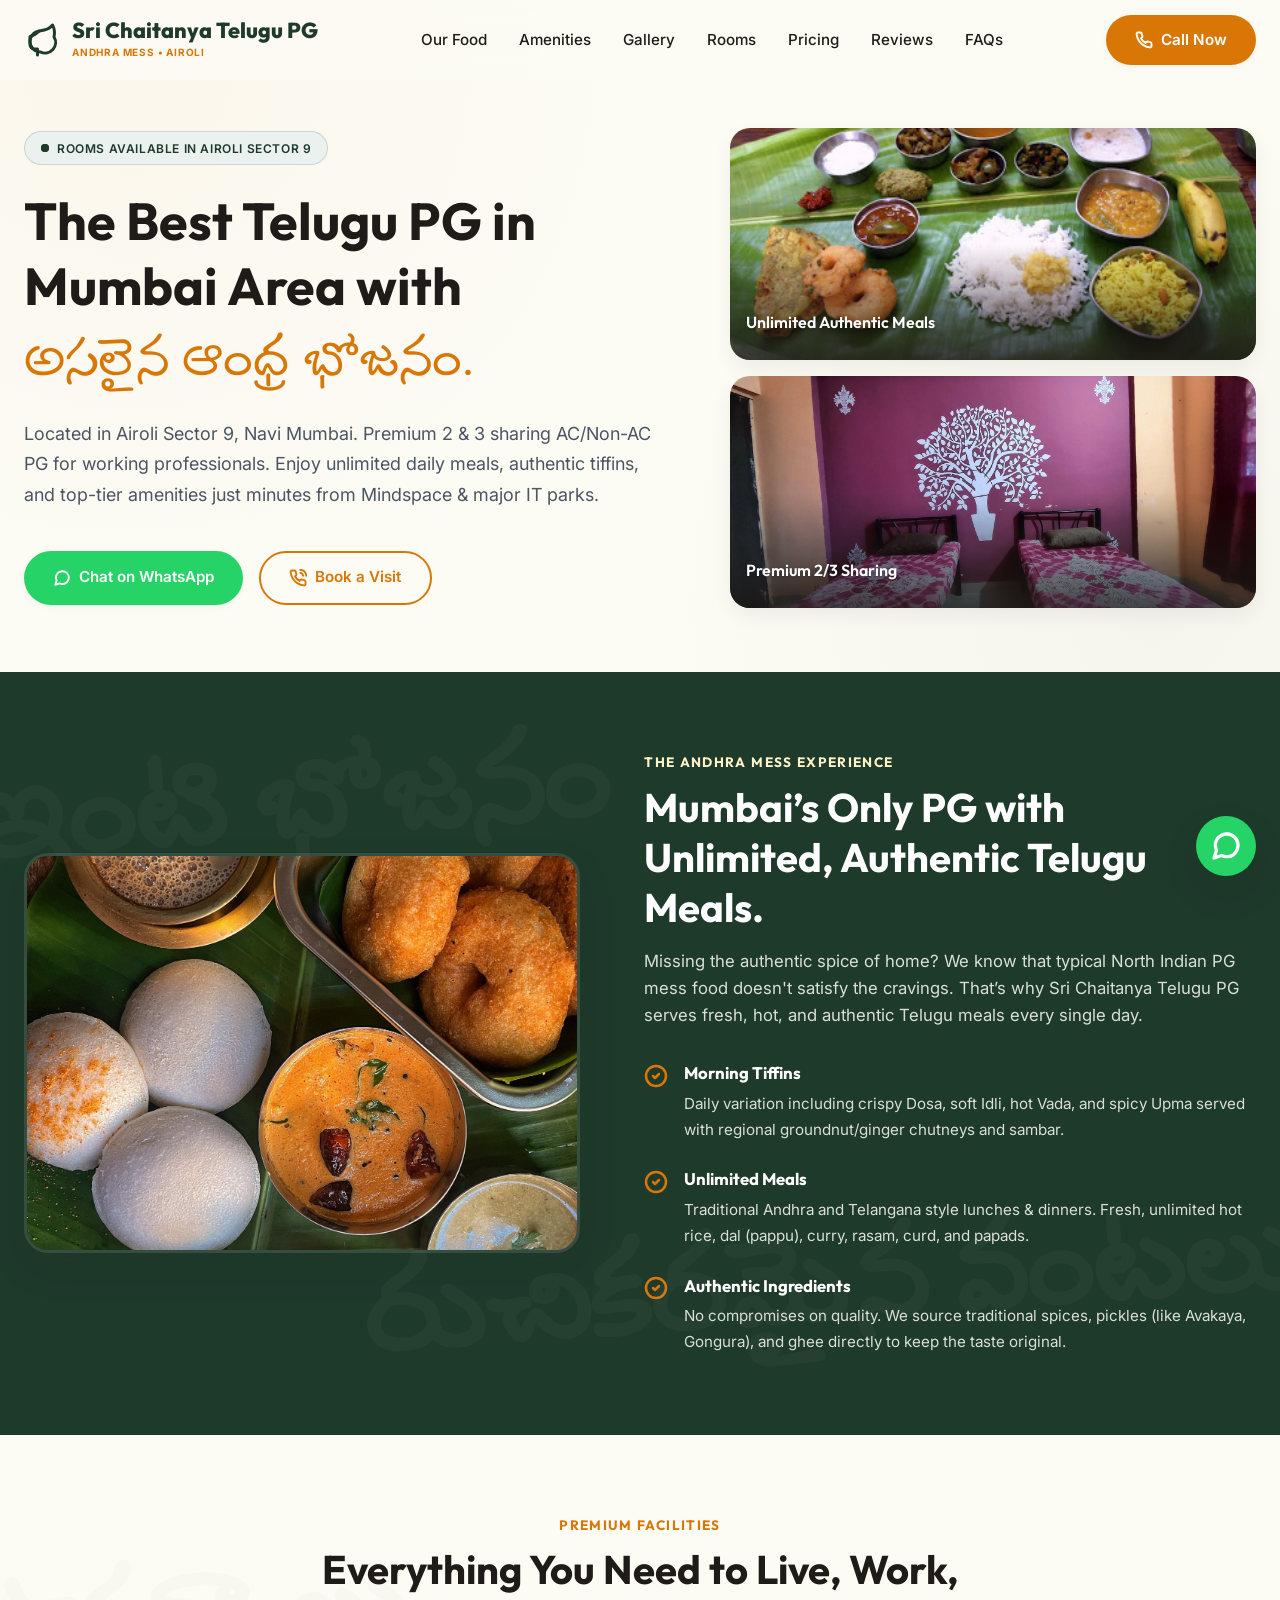
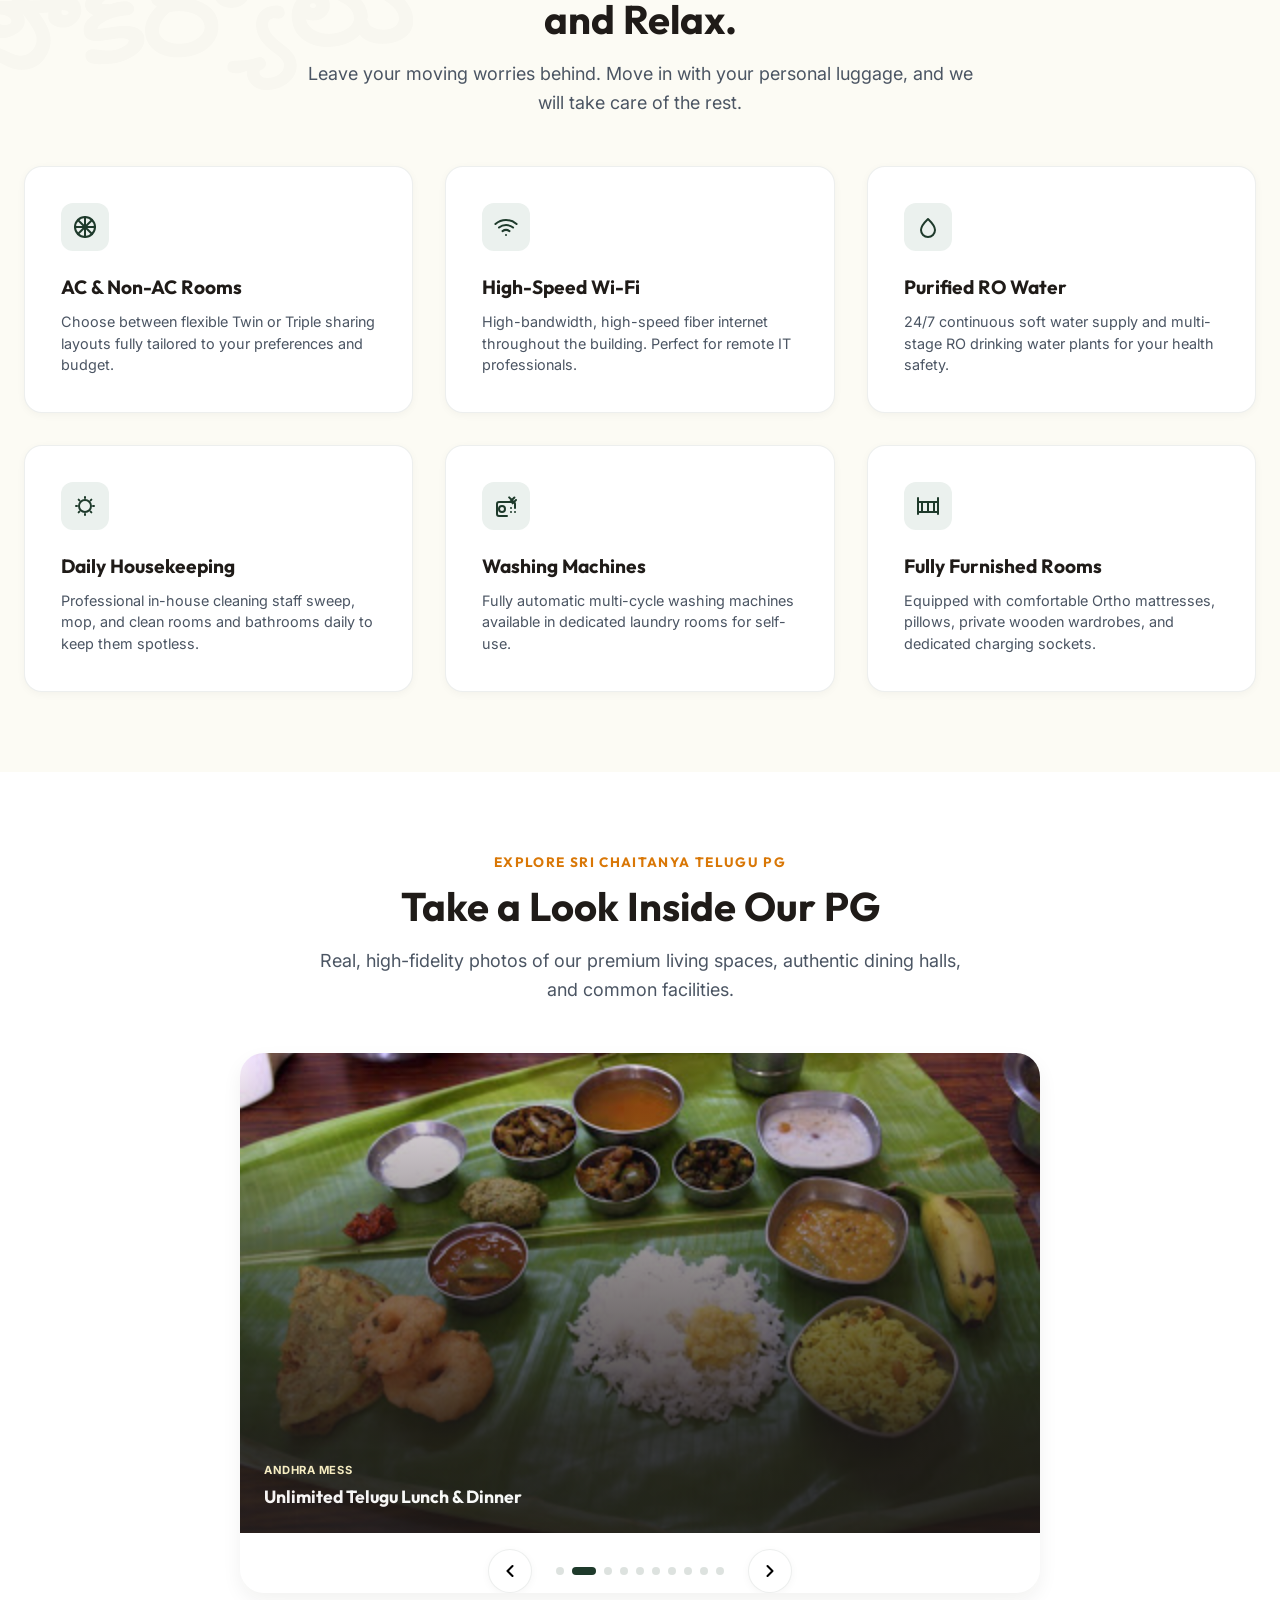
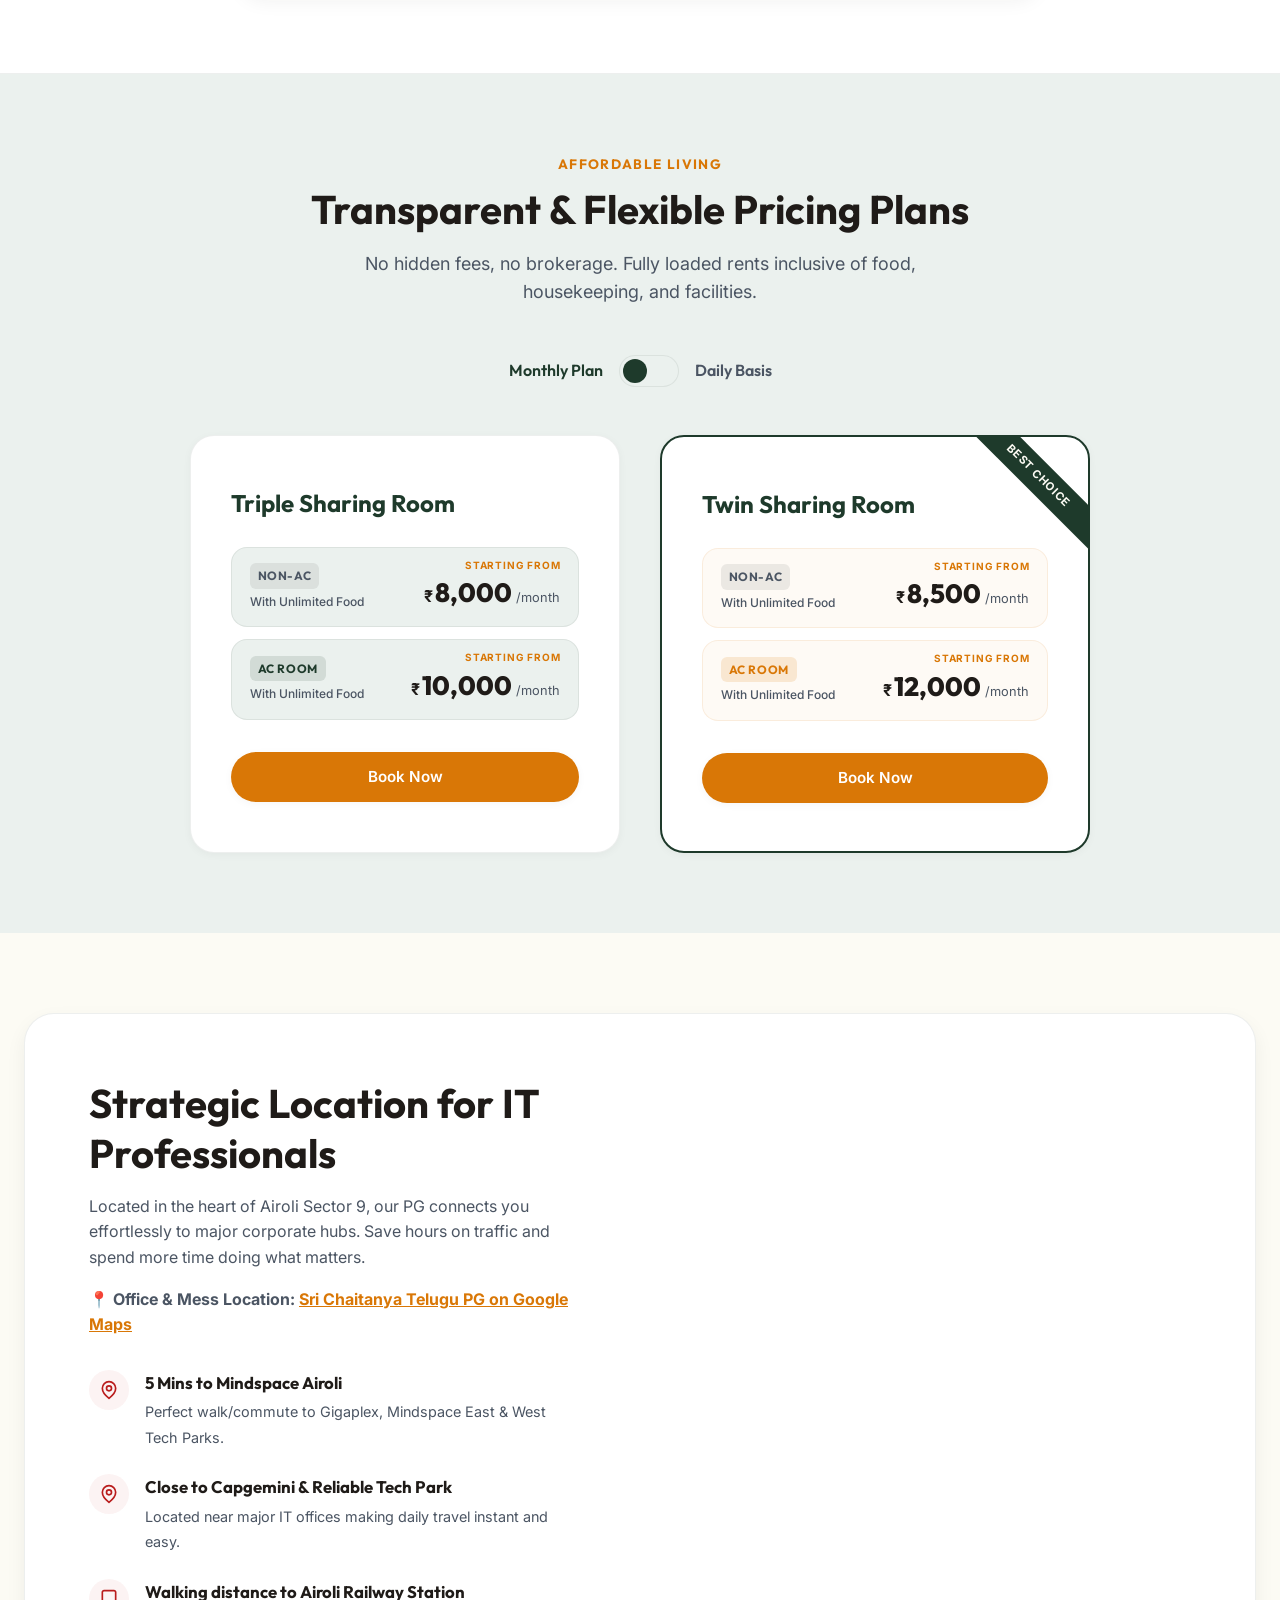
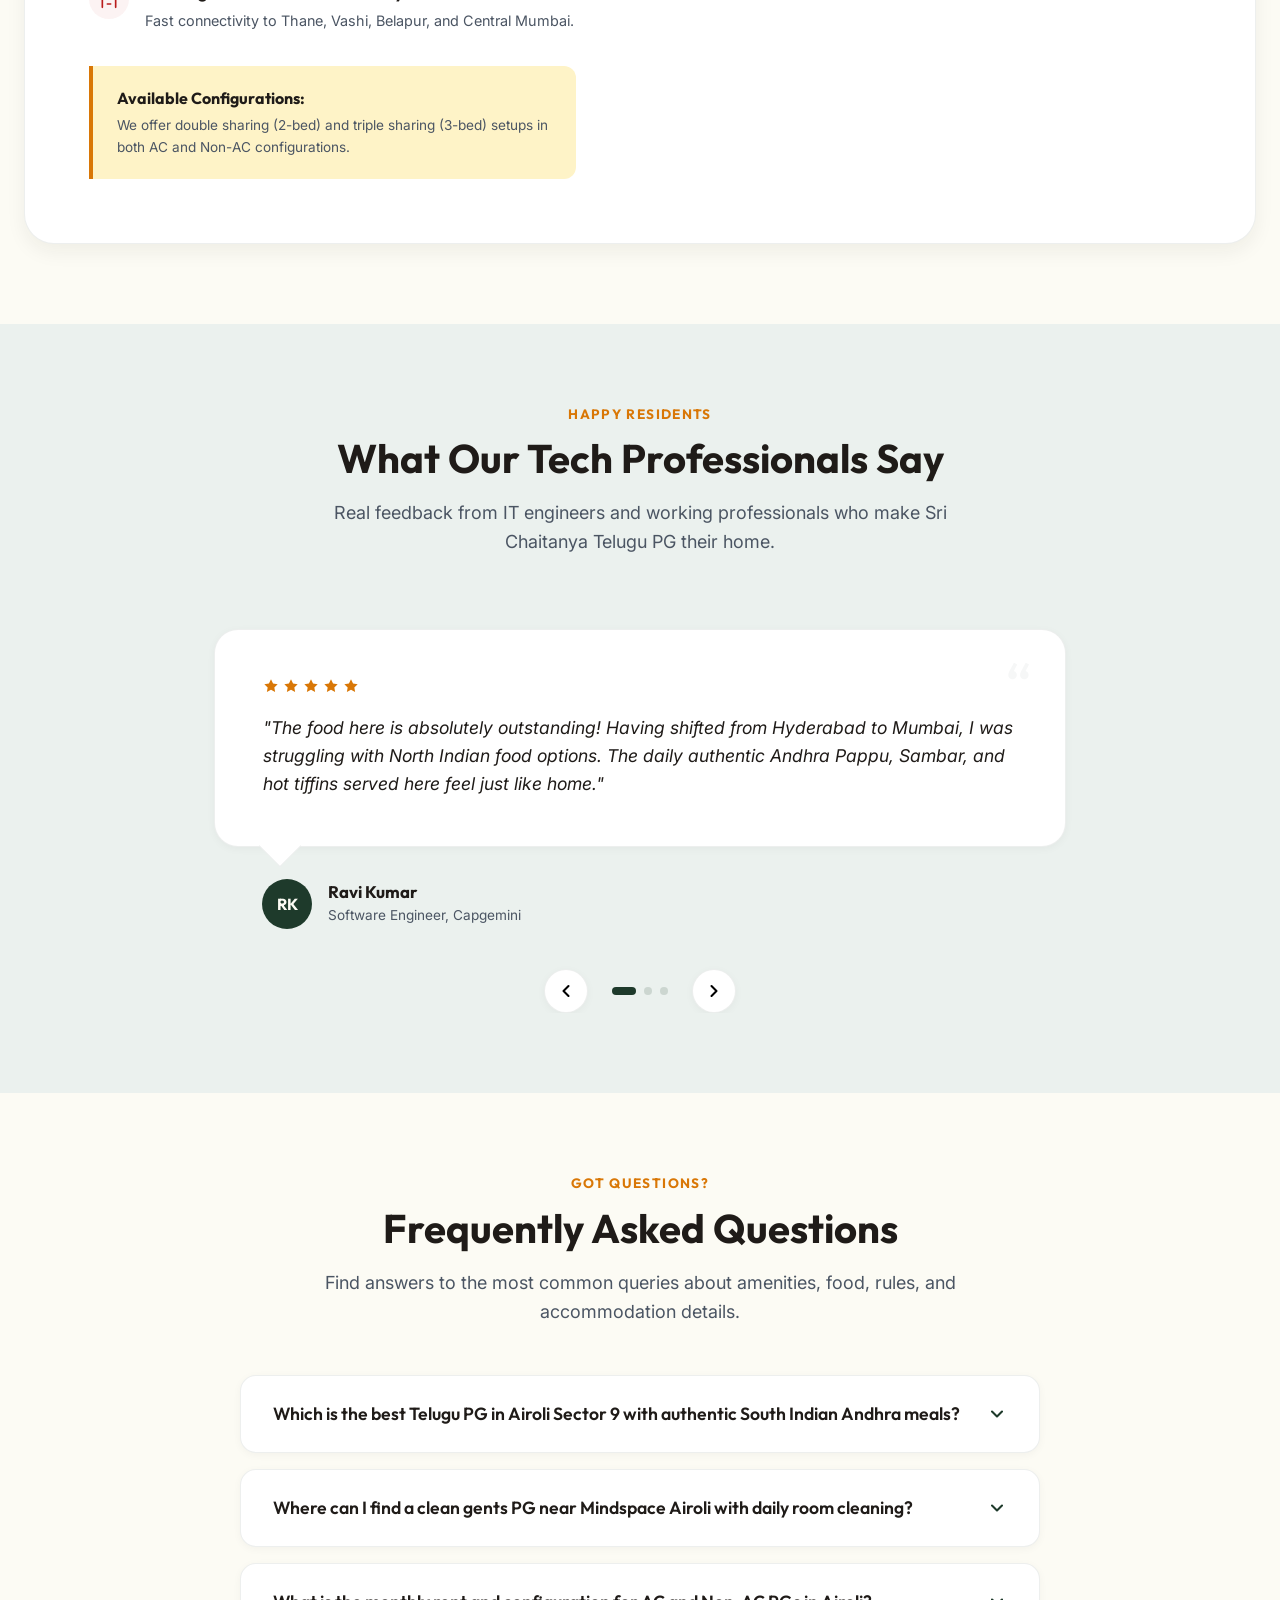
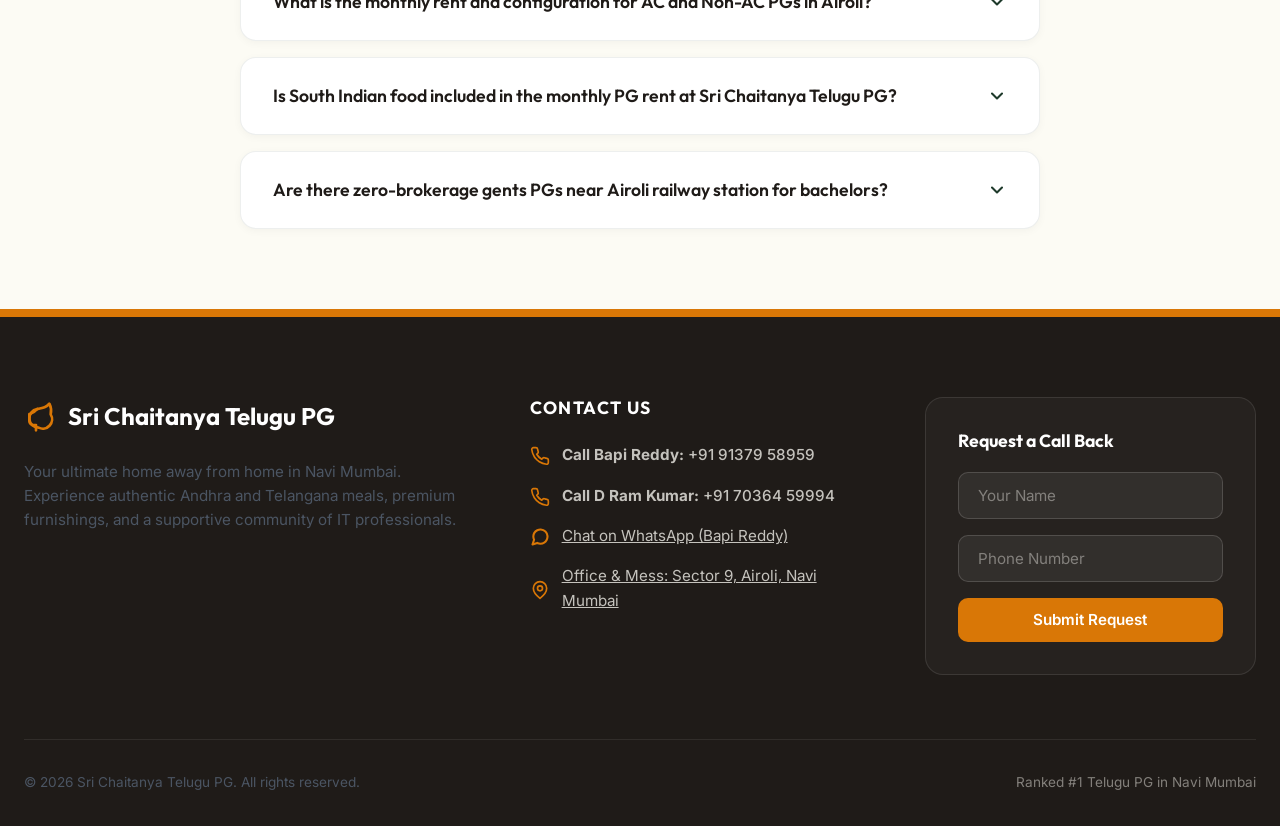
==== commit be769b73: "Update brand name to Sri Chaitanya Telugu PG and restore logo size" ====
--- a/index.html
+++ b/index.html
@@ -3,8 +3,8 @@
 <head>
     <meta charset="UTF-8">
     <meta name="viewport" content="width=device-width, initial-scale=1.0">
-    <title>Best Telugu PG in Mumbai & Airoli | Sri Chaitanya PG Hostel & Andhra Mess</title>
-    <meta name="description" content="Looking for the best Telugu PG in Mumbai or Navi Mumbai? Sri Chaitanya PG Hostel & Andhra Mess in Airoli Sector 9 offers premium 2 & 3 sharing AC rooms near Mindspace, Capgemini, and Reliable Tech Park, featuring unlimited authentic Andhra & Telangana food.">
+    <title>Best Telugu PG in Mumbai & Airoli | Sri Chaitanya Telugu PG</title>
+    <meta name="description" content="Looking for the best Telugu PG in Mumbai or Navi Mumbai? Sri Chaitanya Telugu PG in Airoli Sector 9 offers premium 2 & 3 sharing AC rooms near Mindspace, Capgemini, and Reliable Tech Park, featuring unlimited authentic Andhra & Telangana food.">
     <meta name="keywords" content="Telugu PG in Mumbai, Best PG in Airoli, Andhra PG Navi Mumbai, South Indian PG Mumbai, PG near Mindspace Airoli, PG near Capgemini, PG near Reliable Tech Park, Andhra Mess Airoli, Paying guest in Airoli">
     
     <!-- Link to Custom Stylesheet -->
@@ -18,7 +18,7 @@
         {
           "@type": "LodgingBusiness",
           "@id": "https://www.srichaitanyapg.com/#business",
-          "name": "Sri Chaitanya PG Hostel & Andhra Mess",
+          "name": "Sri Chaitanya Telugu PG",
           "description": "The premier Telugu PG in the Mumbai Metropolitan Region offering authentic, unlimited Andhra and Telangana meals, high-speed Wi-Fi, and premium AC/Non-AC rooms for working professionals.",
           "url": "https://www.srichaitanyapg.com",
           "telephone": "+91-9137958959",
@@ -76,7 +76,7 @@
               "name": "Which is the best Telugu PG in Airoli Sector 9 with authentic South Indian Andhra meals?",
               "acceptedAnswer": {
                 "@type": "Answer",
-                "text": "Sri Chaitanya PG Hostel & Andhra Mess is recognized as the best Telugu PG in Airoli Sector 9, Navi Mumbai. Rents are fully inclusive of unlimited regional South Indian mess meals (breakfast, lunch, and dinner) cooked by professional Telugu chefs. We serve home-style daily breakfast (Dosa, Idli, Vada) with groundnut chutney, proper Andhra Pappu, Rasam, Sambar, curd, and regional Gongura/Avakaya pickles."
+                "text": "Sri Chaitanya Telugu PG is recognized as the best Telugu PG in Airoli Sector 9, Navi Mumbai. Rents are fully inclusive of unlimited regional South Indian mess meals (breakfast, lunch, and dinner) cooked by professional Telugu chefs. We serve home-style daily breakfast (Dosa, Idli, Vada) with groundnut chutney, proper Andhra Pappu, Rasam, Sambar, curd, and regional Gongura/Avakaya pickles."
               }
             },
             {
@@ -84,7 +84,7 @@
               "name": "Where can I find a clean gents PG near Mindspace Airoli with daily room cleaning?",
               "acceptedAnswer": {
                 "@type": "Answer",
-                "text": "If you are looking for a gents PG near Mindspace IT Park, Capgemini, or Reliable Tech Park, Sri Chaitanya PG Hostel & Andhra Mess in Sector 9 is just a 5-minute walk/commute. We offer clean, fully furnished double sharing and triple sharing accommodations with high-speed fiber Wi-Fi, daily housekeeping, RO drinking water, and laundry washing machines."
+                "text": "If you are looking for a gents PG near Mindspace IT Park, Capgemini, or Reliable Tech Park, Sri Chaitanya Telugu PG in Sector 9 is just a 5-minute walk/commute. We offer clean, fully furnished double sharing and triple sharing accommodations with high-speed fiber Wi-Fi, daily housekeeping, RO drinking water, and laundry washing machines."
               }
             },
             {
@@ -92,12 +92,12 @@
               "name": "What is the monthly rent and configuration for AC and Non-AC PGs in Airoli?",
               "acceptedAnswer": {
                 "@type": "Answer",
-                "text": "Sri Chaitanya PG Hostel & Andhra Mess offers flexible configurations: Triple sharing starts from ₹8,000/month (Non-AC) and ₹10,000/month (AC). Twin sharing starts from ₹8,500/month (Non-AC) and ₹12,000/month (AC). All monthly plans include unlimited food and housekeeping. We also provide daily basis stay at ₹500/day (3-sharing) and ₹600/day (2-sharing)."
+                "text": "Sri Chaitanya Telugu PG offers flexible configurations: Triple sharing starts from ₹8,000/month (Non-AC) and ₹10,000/month (AC). Twin sharing starts from ₹8,500/month (Non-AC) and ₹12,000/month (AC). All monthly plans include unlimited food and housekeeping. We also provide daily basis stay at ₹500/day (3-sharing) and ₹600/day (2-sharing)."
               }
             },
             {
               "@type": "Question",
-              "name": "Is South Indian food included in the monthly PG rent at Sri Chaitanya PG Hostel & Andhra Mess?",
+              "name": "Is South Indian food included in the monthly PG rent at Sri Chaitanya Telugu PG?",
               "acceptedAnswer": {
                 "@type": "Answer",
                 "text": "Yes, unlimited Telugu style breakfast, lunch, and dinner are 100% included in the monthly room rent. The mess serves authentic Andhra and Telangana meals, offering residents a true taste of home-cooked food without any extra charge."
@@ -108,7 +108,7 @@
               "name": "Are there zero-brokerage gents PGs near Airoli railway station for bachelors?",
               "acceptedAnswer": {
                 "@type": "Answer",
-                "text": "Yes, Sri Chaitanya PG Hostel & Andhra Mess is a direct owner-managed bachelors hostel with zero brokerage and no agent fees. Located in Sector 9, Airoli, it is within walking distance of the Airoli Railway Station, making it easy to travel to Thane, Vashi, Belapur, and Central Mumbai."
+                "text": "Yes, Sri Chaitanya Telugu PG is a direct owner-managed bachelors hostel with zero brokerage and no agent fees. Located in Sector 9, Airoli, it is within walking distance of the Airoli Railway Station, making it easy to travel to Thane, Vashi, Belapur, and Central Mumbai."
               }
             }
           ]
@@ -126,7 +126,7 @@
             <a href="#" class="logo-wrapper">
                 <svg class="logo-icon" xmlns="http://www.w3.org/2000/svg" viewBox="0 0 24 24" fill="none" stroke="currentColor" stroke-width="2" stroke-linecap="round" stroke-linejoin="round"><path d="M11 20A7 7 0 0 1 9.8 6.1C15.5 5 17 4.48 19 2c1 2 2 3.5 1 8a7 7 0 0 1-9 10Z"/><path d="M9 22v-4h-2a3 3 0 0 1-3-3V9.8C6 9 8 8.48 10 6"/></svg>
                 <div class="logo-text">
-                    <span class="logo-main">Sri Chaitanya PG Hostel & Andhra Mess</span>
+                    <span class="logo-main">Sri Chaitanya Telugu PG</span>
                     <span class="logo-sub">Andhra Mess • Airoli</span>
                 </div>
             </a>
@@ -192,7 +192,7 @@
                     Located in Airoli Sector 9, Navi Mumbai. Premium 2 & 3 sharing AC/Non-AC PG for working professionals. Enjoy unlimited daily meals, authentic tiffins, and top-tier amenities just minutes from Mindspace & major IT parks.
                 </p>
                 <div class="hero-buttons">
-                    <a href="https://wa.me/919137958959?text=Hi,%20I%20am%20looking%20for%20a%20bed%20in%20Sri%20Chaitanya%20PG%20Hostel%20%26%20Andhra%20Mess" target="_blank" class="btn btn-whatsapp">
+                    <a href="https://wa.me/919137958959?text=Hi,%20I%20am%20looking%20for%20a%20bed%20in%20Sri%20Chaitanya%20Telugu%20PG" target="_blank" class="btn btn-whatsapp">
                         <svg class="btn-icon" xmlns="http://www.w3.org/2000/svg" viewBox="0 0 24 24" fill="none" stroke="currentColor" stroke-width="2.5" stroke-linecap="round" stroke-linejoin="round"><path d="M21 11.5a8.38 8.38 0 0 1-.9 3.8 8.5 8.5 0 0 1-7.6 4.7 8.38 8.38 0 0 1-3.8-.9L3 21l1.9-5.7a8.38 8.38 0 0 1-.9-3.8 8.5 8.5 0 0 1 4.7-7.6 8.38 8.38 0 0 1 3.8-.9h.5a8.48 8.48 0 0 1 8 8v.5z"/></svg>
                         Chat on WhatsApp
                     </a>
@@ -232,7 +232,7 @@
                 <span class="section-tag" style="color: var(--color-saffron-light);">The Andhra Mess Experience</span>
                 <h2 class="section-title" style="color: var(--color-white);">Mumbai’s Only PG with Unlimited, Authentic Telugu Meals.</h2>
                 <p style="color: rgba(252, 251, 244, 0.85); font-size: 1.05rem; margin-bottom: 2rem;">
-                    Missing the authentic spice of home? We know that typical North Indian PG mess food doesn't satisfy the cravings. That’s why Sri Chaitanya PG Hostel & Andhra Mess serves fresh, hot, and authentic Telugu meals every single day.
+                    Missing the authentic spice of home? We know that typical North Indian PG mess food doesn't satisfy the cravings. That’s why Sri Chaitanya Telugu PG serves fresh, hot, and authentic Telugu meals every single day.
                 </p>
                 <div class="mess-bullets">
                     <!-- Bullet 1 -->
@@ -336,7 +336,7 @@
     <section class="section section-light" id="gallery" style="background-color: var(--color-white); border-bottom: 1px solid var(--color-border);">
         <div class="container">
             <div class="text-center max-w-2xl">
-                <span class="section-tag">Explore Sri Chaitanya PG Hostel & Andhra Mess</span>
+                <span class="section-tag">Explore Sri Chaitanya Telugu PG</span>
                 <h2 class="section-title">Take a Look Inside Our PG</h2>
                 <p class="section-subtitle">Real, high-fidelity photos of our premium living spaces, authentic dining halls, and common facilities.</p>
             </div>
@@ -435,7 +435,7 @@
                     <!-- Photo 9: Visiting Card Front (vsiting_card_1.jpg) -->
                     <div class="gallery-slide-item">
                         <div class="gallery-img-box">
-                            <img src="vsiting_card_1.jpg" alt="Sri Chaitanya PG Hostel & Andhra Mess Visiting Card Front" loading="lazy">
+                            <img src="vsiting_card_1.jpg" alt="Sri Chaitanya Telugu PG Visiting Card Front" loading="lazy">
                             <div class="gallery-overlay">
                                 <span class="gallery-category-badge">Visiting Card</span>
                                 <h4 class="gallery-item-title">Chaitanya PG Service</h4>
@@ -446,7 +446,7 @@
                     <!-- Photo 10: Visiting Card Back (visiting_card2.jpg) -->
                     <div class="gallery-slide-item">
                         <div class="gallery-img-box">
-                            <img src="visiting_card2.jpg" alt="Sri Chaitanya PG Hostel & Andhra Mess Visiting Card Details" loading="lazy">
+                            <img src="visiting_card2.jpg" alt="Sri Chaitanya Telugu PG Visiting Card Details" loading="lazy">
                             <div class="gallery-overlay">
                                 <span class="gallery-category-badge">Visiting Card</span>
                                 <h4 class="gallery-item-title">Contact & Location Details</h4>
@@ -628,7 +628,7 @@
                         Located in the heart of Airoli Sector 9, our PG connects you effortlessly to major corporate hubs. Save hours on traffic and spend more time doing what matters.
                     </p>
                     <p class="text-gray-dark" style="margin-bottom: 1.25rem;">
-                        📍 <strong>Office & Mess Location:</strong> <a href="https://maps.app.goo.gl/XUm4F41YR5YxCxLs8" target="_blank" style="color: var(--color-saffron); font-weight: 700; text-decoration: underline;">Sri Chaitanya PG Hostel & Andhra Mess on Google Maps</a>
+                        📍 <strong>Office & Mess Location:</strong> <a href="https://maps.app.goo.gl/XUm4F41YR5YxCxLs8" target="_blank" style="color: var(--color-saffron); font-weight: 700; text-decoration: underline;">Sri Chaitanya Telugu PG on Google Maps</a>
                     </p>
                     <div class="location-list">
                         <!-- Item 1 -->
@@ -670,7 +670,7 @@
 
                 <!-- Interactive Google Map Frame -->
                 <div class="location-map-container">
-                    <iframe class="location-map-iframe" src="https://www.google.com/maps/embed?pb=!1m18!1m12!1m3!1d3769.0878168959703!2d72.99202657520264!3d19.147632882030138!2m3!1f0!2f0!3f0!3m2!1i1024!2i768!4f13.1!3m3!1m2!1s0x3be7b92cedeb3bc7%3A0x31a12df298aaa8d2!2sSri%20Chaitanya%20PG%20Hostel%20%26%20Andhra%20Mess!5e0!3m2!1sen!2sin!4v1718360000000!5m2!1sen!2sin" allowfullscreen="" loading="lazy" referrerpolicy="no-referrer-when-downgrade"></iframe>
+                    <iframe class="location-map-iframe" src="https://www.google.com/maps/embed?pb=!1m18!1m12!1m3!1d3769.0878168959703!2d72.99202657520264!3d19.147632882030138!2m3!1f0!2f0!3f0!3m2!1i1024!2i768!4f13.1!3m3!1m2!1s0x3be7b92cedeb3bc7%3A0x31a12df298aaa8d2!2sSri%20Chaitanya%20Telugu%20PG!5e0!3m2!1sen!2sin!4v1718360000000!5m2!1sen!2sin" allowfullscreen="" loading="lazy" referrerpolicy="no-referrer-when-downgrade"></iframe>
                 </div>
             </div>
         </div>
@@ -682,7 +682,7 @@
             <div class="text-center max-w-2xl">
                 <span class="section-tag">Happy Residents</span>
                 <h2 class="section-title">What Our Tech Professionals Say</h2>
-                <p class="section-subtitle">Real feedback from IT engineers and working professionals who make Sri Chaitanya PG Hostel & Andhra Mess their home.</p>
+                <p class="section-subtitle">Real feedback from IT engineers and working professionals who make Sri Chaitanya Telugu PG their home.</p>
             </div>
 
             <!-- Slider Container -->
@@ -798,7 +798,7 @@
                     </div>
                     <div class="faq-body">
                         <div class="faq-content">
-                            <strong>Sri Chaitanya PG Hostel & Andhra Mess</strong> is recognized as the best Telugu PG in Airoli Sector 9, Navi Mumbai. Rents are fully inclusive of unlimited regional South Indian mess meals (breakfast, lunch, and dinner) cooked by professional Telugu chefs. We serve home-style daily breakfast (Dosa, Idli, Vada) with groundnut chutney, proper Andhra Pappu, Rasam, Sambar, curd, and regional Gongura/Avakaya pickles.
+                            <strong>Sri Chaitanya Telugu PG</strong> is recognized as the best Telugu PG in Airoli Sector 9, Navi Mumbai. Rents are fully inclusive of unlimited regional South Indian mess meals (breakfast, lunch, and dinner) cooked by professional Telugu chefs. We serve home-style daily breakfast (Dosa, Idli, Vada) with groundnut chutney, proper Andhra Pappu, Rasam, Sambar, curd, and regional Gongura/Avakaya pickles.
                         </div>
                     </div>
                 </div>
@@ -811,7 +811,7 @@
                     </div>
                     <div class="faq-body">
                         <div class="faq-content">
-                            If you are looking for a gents PG near Mindspace IT Park, Capgemini, or Reliable Tech Park, Sri Chaitanya PG Hostel & Andhra Mess in Sector 9 is just a 5-minute walk/commute. We offer clean, fully furnished double sharing and triple sharing accommodations with high-speed fiber Wi-Fi, daily housekeeping, RO drinking water, and laundry washing machines.
+                            If you are looking for a gents PG near Mindspace IT Park, Capgemini, or Reliable Tech Park, Sri Chaitanya Telugu PG in Sector 9 is just a 5-minute walk/commute. We offer clean, fully furnished double sharing and triple sharing accommodations with high-speed fiber Wi-Fi, daily housekeeping, RO drinking water, and laundry washing machines.
                         </div>
                     </div>
                 </div>
@@ -824,7 +824,7 @@
                     </div>
                     <div class="faq-body">
                         <div class="faq-content">
-                            Sri Chaitanya PG Hostel & Andhra Mess offers flexible configurations: Triple sharing starts from <strong>₹8,000/month (Non-AC)</strong> and <strong>₹10,000/month (AC)</strong>. Twin sharing starts from <strong>₹8,500/month (Non-AC)</strong> and <strong>₹12,000/month (AC)</strong>. All monthly plans include unlimited food and housekeeping. We also provide daily basis stay at <strong>₹500/day (3-sharing)</strong> and <strong>₹600/day (2-sharing)</strong>.
+                            Sri Chaitanya Telugu PG offers flexible configurations: Triple sharing starts from <strong>₹8,000/month (Non-AC)</strong> and <strong>₹10,000/month (AC)</strong>. Twin sharing starts from <strong>₹8,500/month (Non-AC)</strong> and <strong>₹12,000/month (AC)</strong>. All monthly plans include unlimited food and housekeeping. We also provide daily basis stay at <strong>₹500/day (3-sharing)</strong> and <strong>₹600/day (2-sharing)</strong>.
                         </div>
                     </div>
                 </div>
@@ -832,7 +832,7 @@
                 <!-- Item 4 -->
                 <div class="faq-item">
                     <div class="faq-header">
-                        <span class="faq-question">Is South Indian food included in the monthly PG rent at Sri Chaitanya PG Hostel & Andhra Mess?</span>
+                        <span class="faq-question">Is South Indian food included in the monthly PG rent at Sri Chaitanya Telugu PG?</span>
                         <svg class="faq-icon" xmlns="http://www.w3.org/2000/svg" viewBox="0 0 24 24" fill="none" stroke="currentColor" stroke-width="2.5" stroke-linecap="round" stroke-linejoin="round"><polyline points="6 9 12 15 18 9"/></svg>
                     </div>
                     <div class="faq-body">
@@ -850,7 +850,7 @@
                     </div>
                     <div class="faq-body">
                         <div class="faq-content">
-                            Yes, Sri Chaitanya PG Hostel & Andhra Mess is a direct owner-managed bachelors hostel with <strong>zero brokerage</strong> and no agent fees. Located in Sector 9, Airoli, it is within walking distance of the Airoli Railway Station, making it easy to travel to Thane, Vashi, Belapur, and Central Mumbai.
+                            Yes, Sri Chaitanya Telugu PG is a direct owner-managed bachelors hostel with <strong>zero brokerage</strong> and no agent fees. Located in Sector 9, Airoli, it is within walking distance of the Airoli Railway Station, making it easy to travel to Thane, Vashi, Belapur, and Central Mumbai.
                         </div>
                     </div>
                 </div>
@@ -866,7 +866,7 @@
                 <div>
                     <div class="footer-brand">
                         <svg class="footer-brand-icon" xmlns="http://www.w3.org/2000/svg" viewBox="0 0 24 24" fill="none" stroke="currentColor" stroke-width="2" stroke-linecap="round" stroke-linejoin="round"><path d="M11 20A7 7 0 0 1 9.8 6.1C15.5 5 17 4.48 19 2c1 2 2 3.5 1 8a7 7 0 0 1-9 10Z"/><path d="M9 22v-4h-2a3 3 0 0 1-3-3V9.8C6 9 8 8.48 10 6"/></svg>
-                        <span class="footer-brand-name">Sri Chaitanya PG Hostel & Andhra Mess</span>
+                        <span class="footer-brand-name">Sri Chaitanya Telugu PG</span>
                     </div>
                     <p class="footer-desc">
                         Your ultimate home away from home in Navi Mumbai. Experience authentic Andhra and Telangana meals, premium furnishings, and a supportive community of IT professionals.
@@ -916,7 +916,7 @@
  
             <!-- Footer Bottom -->
             <div class="footer-bottom">
-                <p>&copy; 2026 Sri Chaitanya PG Hostel & Andhra Mess. All rights reserved.</p>
+                <p>&copy; 2026 Sri Chaitanya Telugu PG. All rights reserved.</p>
                 <div>
                     <span>Ranked #1 Telugu PG in Navi Mumbai</span>
                 </div>
--- a/styles.css
+++ b/styles.css
@@ -220,9 +220,9 @@
 .logo-main {
     font-family: var(--font-display);
     font-weight: 800;
-    font-size: 1.3rem;
+    font-size: 1.35rem;
     color: var(--color-leaf);
-    line-height: 1.1;
+    line-height: 1;
 }
 
 .logo-sub {
@@ -1502,8 +1502,7 @@
     }
     
     .logo-main {
-        font-size: 1.05rem;
-        line-height: 1.15;
+        font-size: 1.15rem;
     }
     
     .logo-sub {
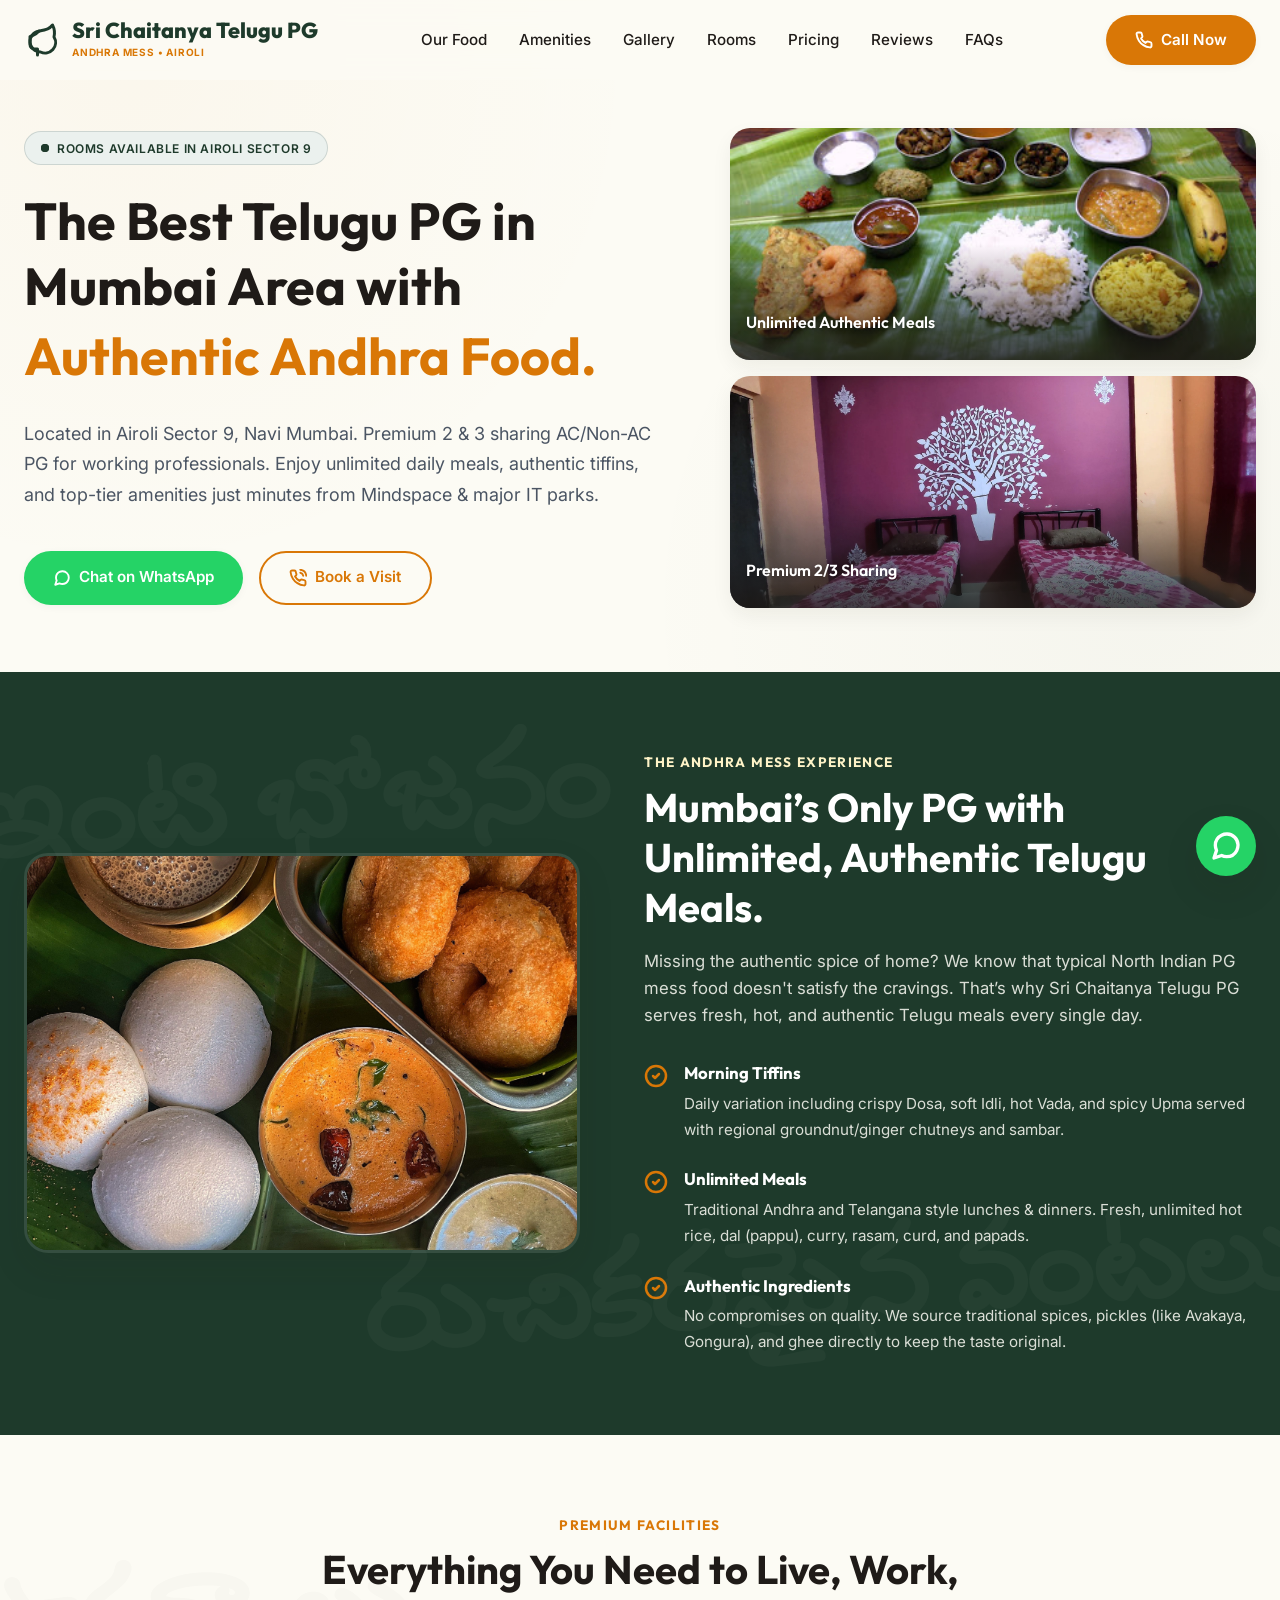
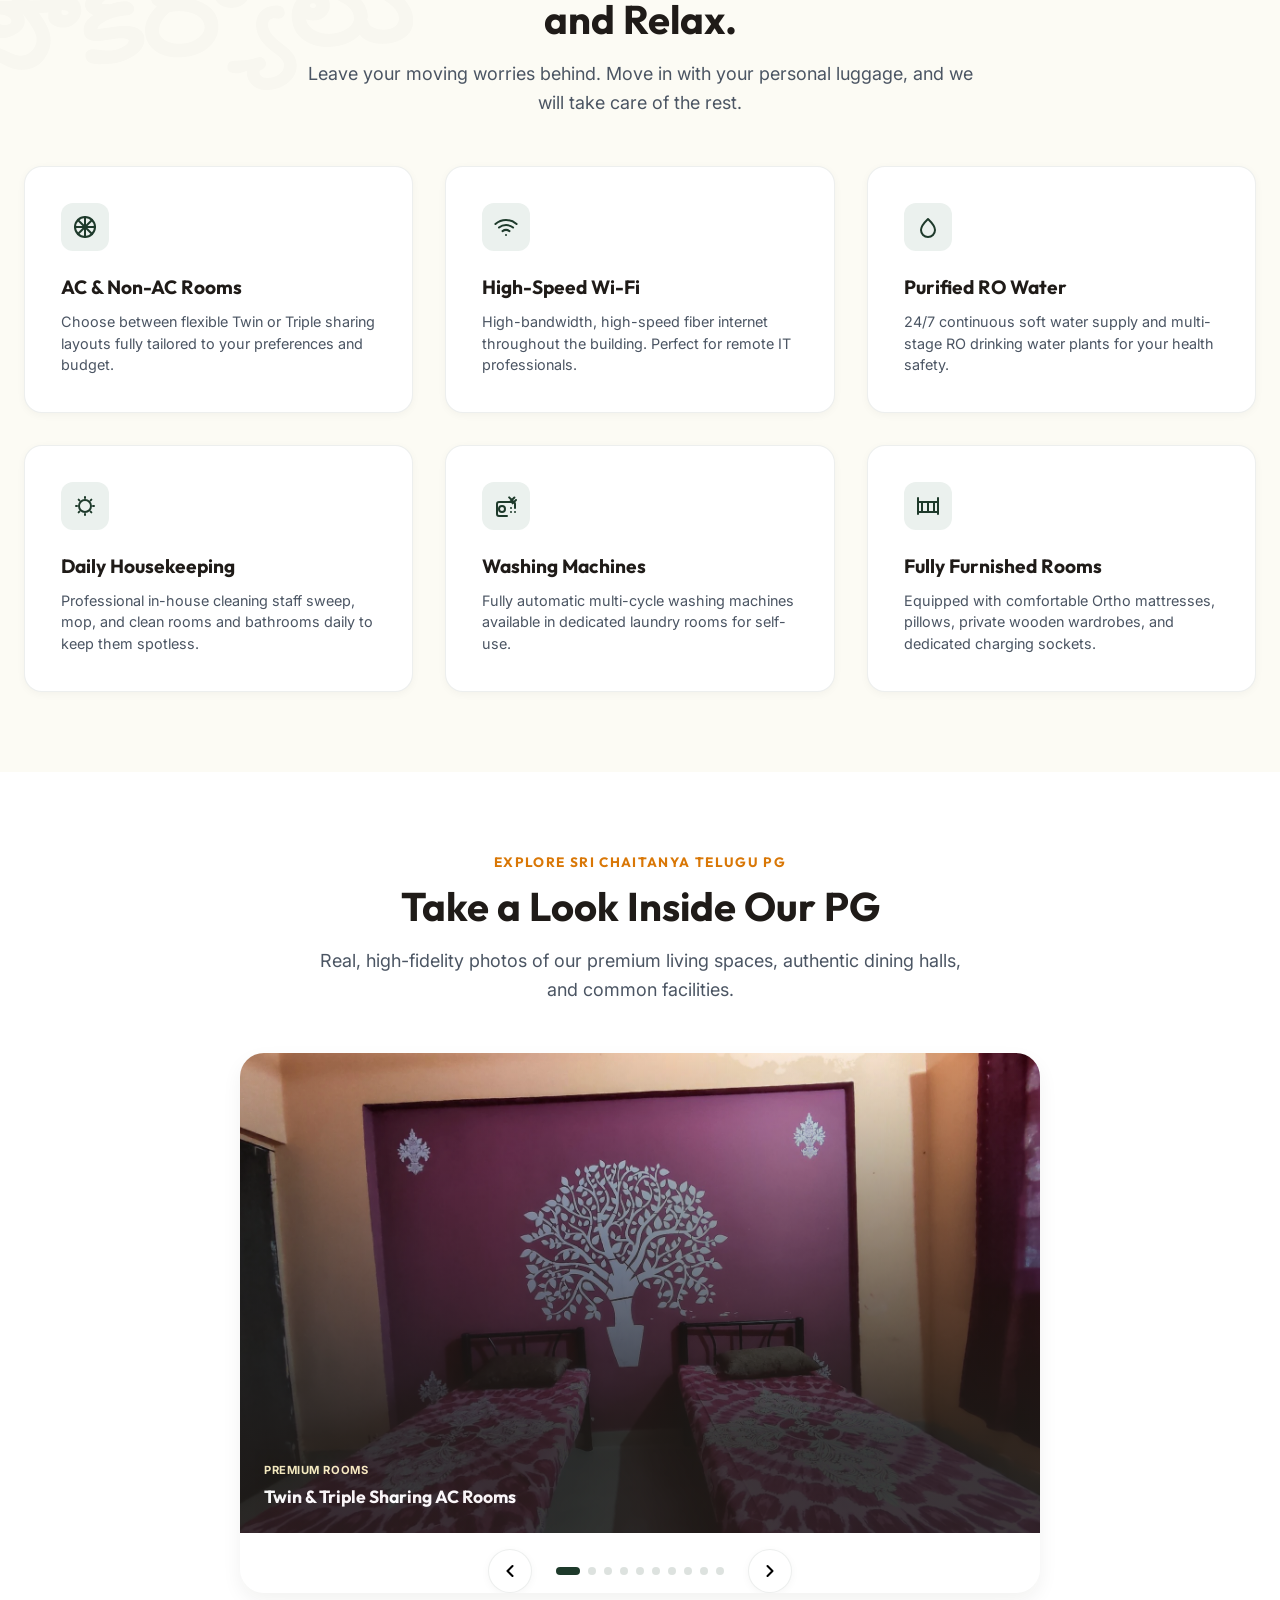
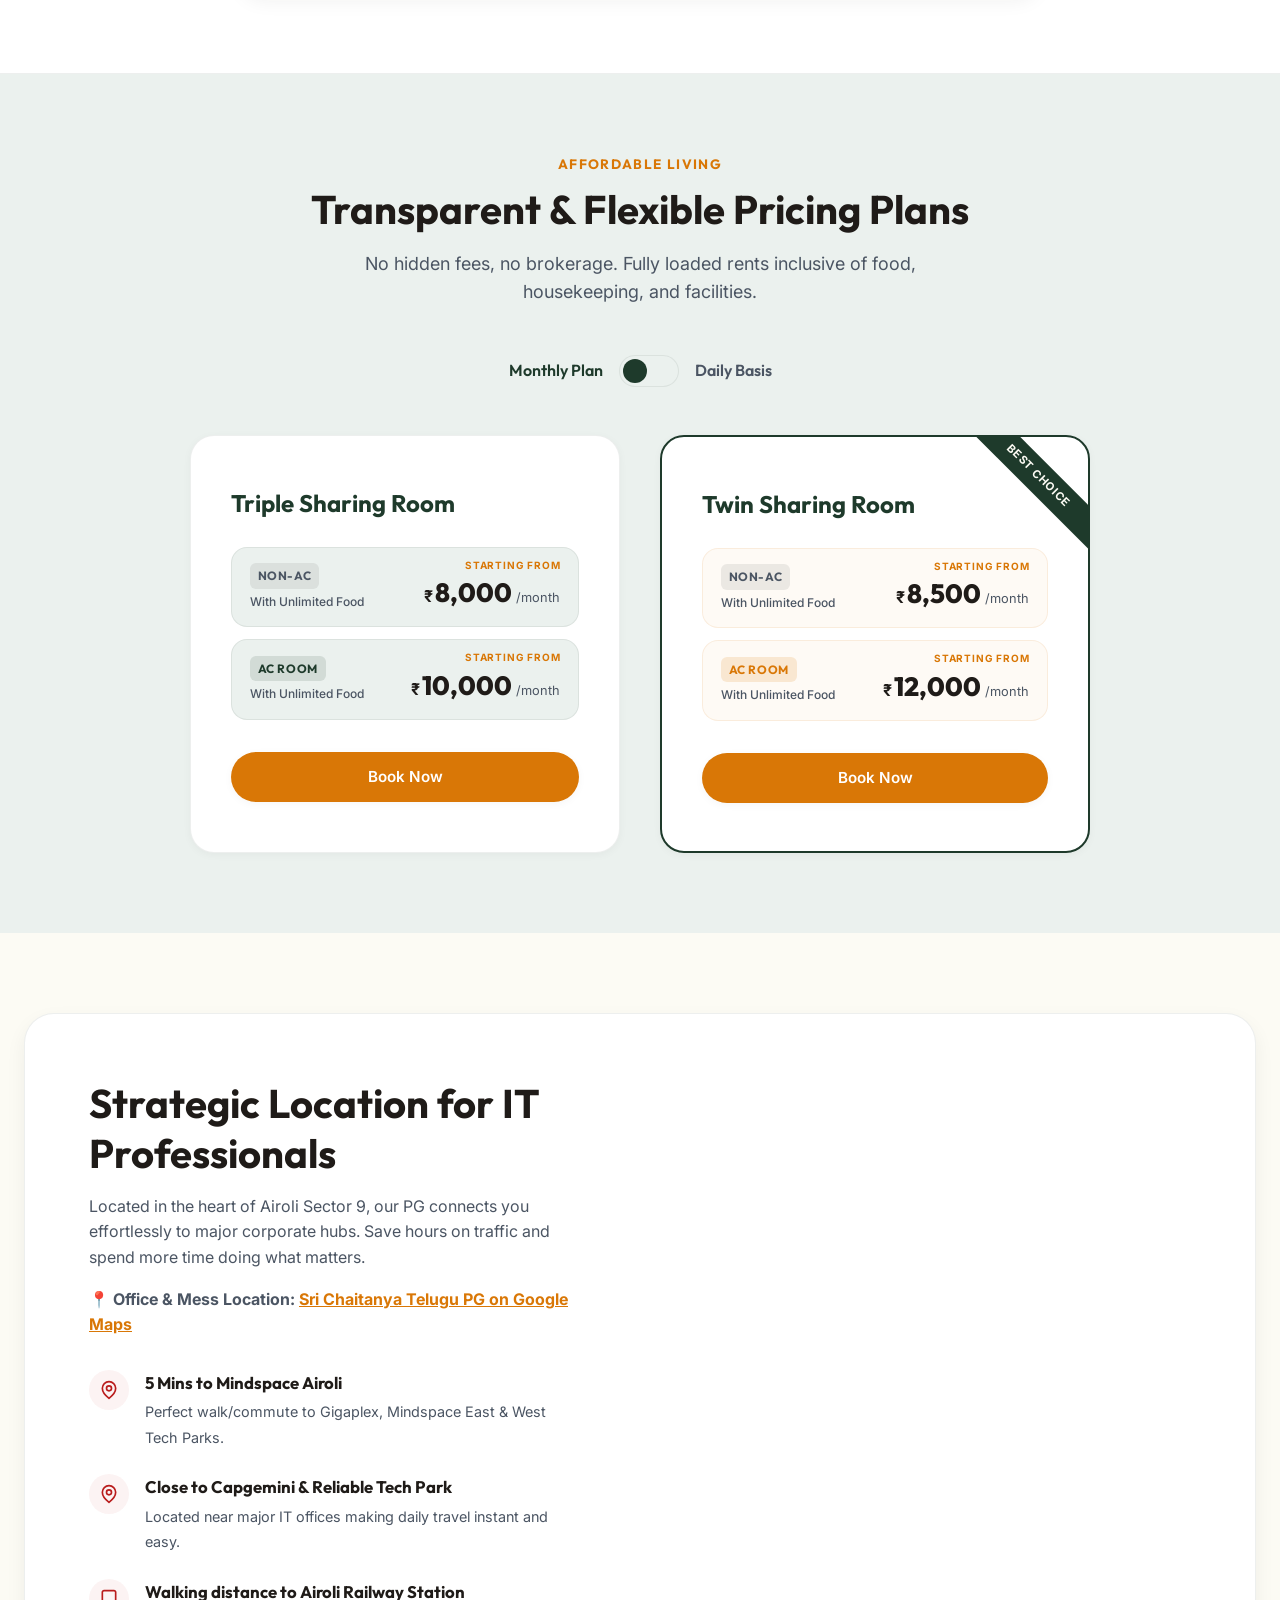
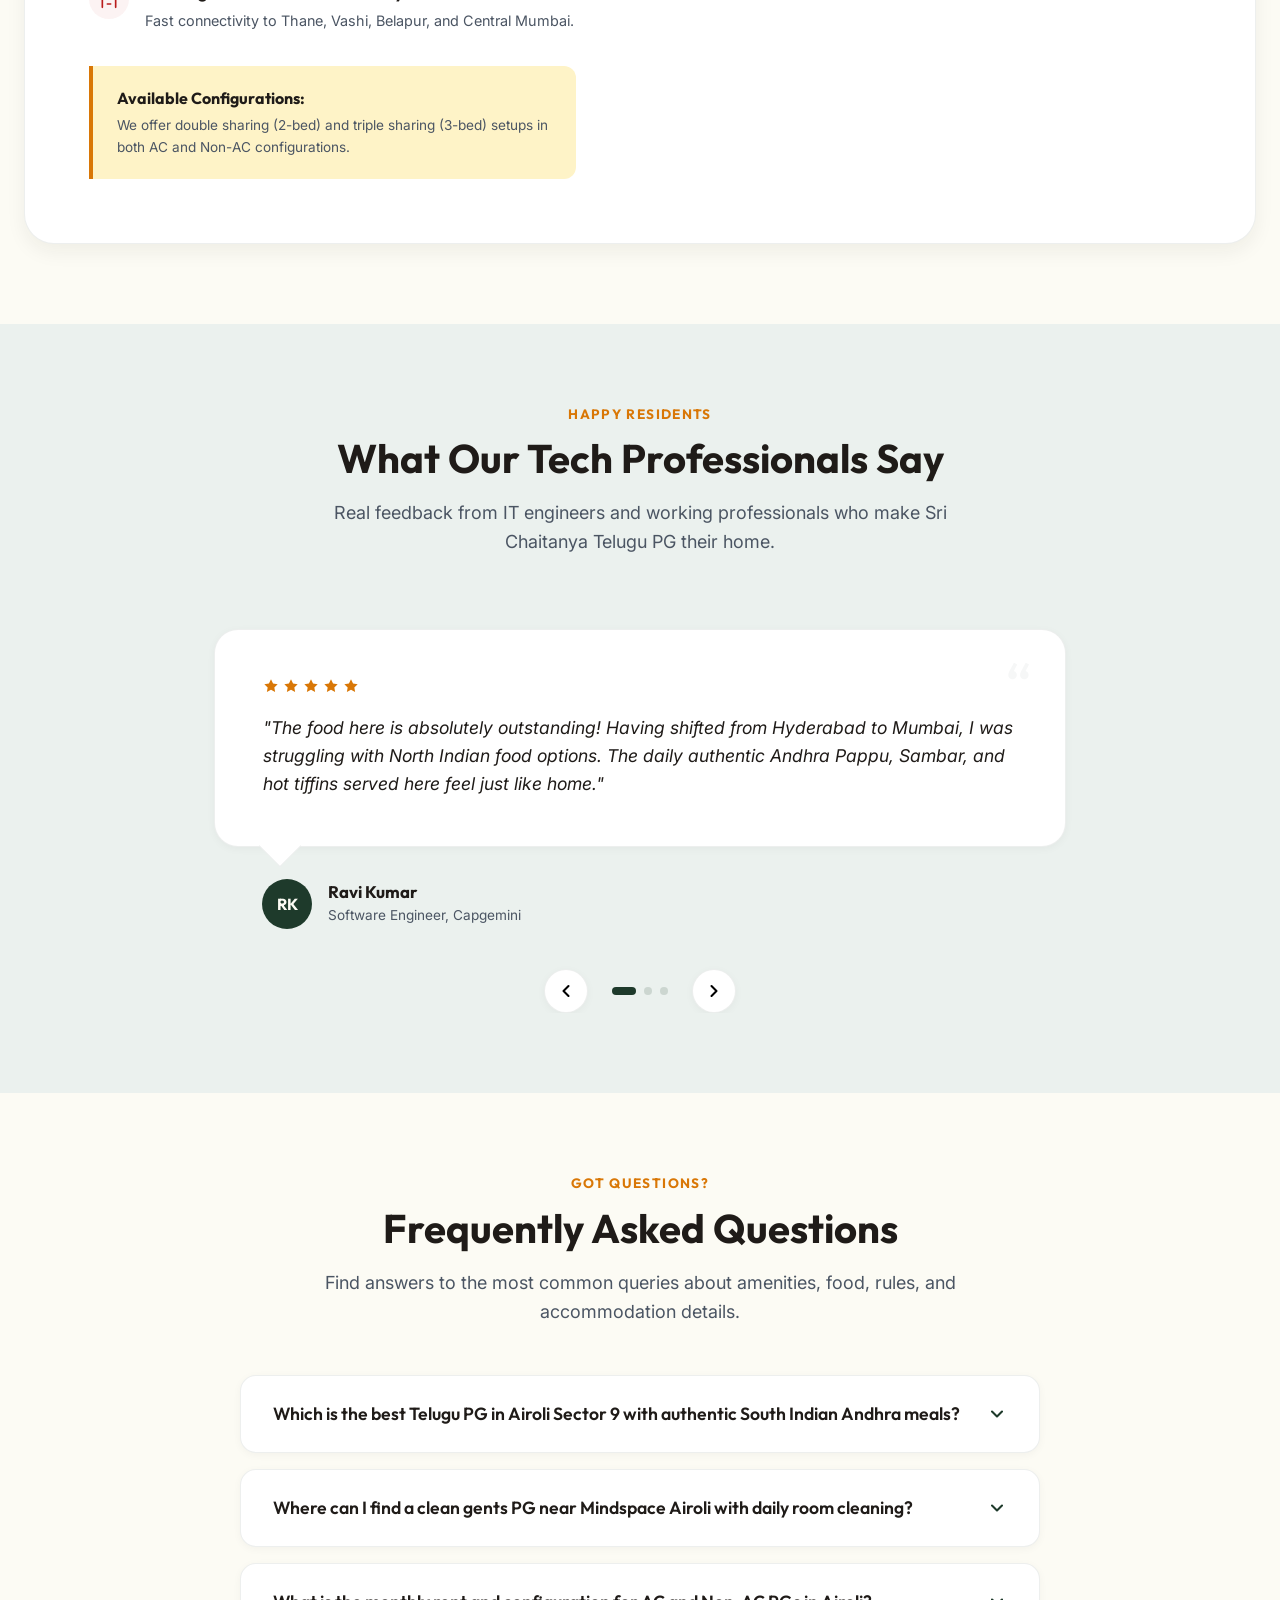
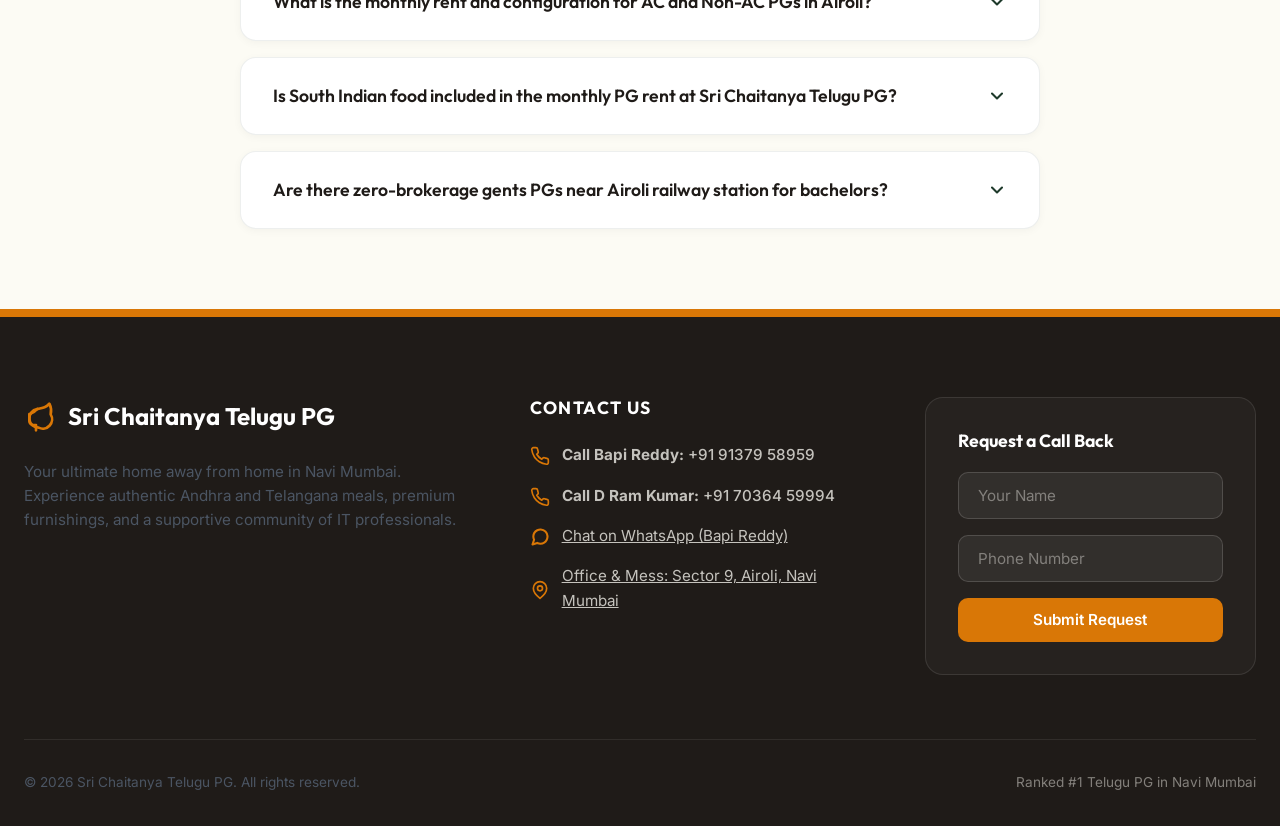
==== commit 9bb5c5bc: "chore: fix SEO issues, update schema domains, add canonical/OG tags, clean duplicate files, add site" ====
--- a/index.html
+++ b/index.html
@@ -7,6 +7,22 @@
     <meta name="description" content="Looking for the best Telugu PG in Mumbai or Navi Mumbai? Sri Chaitanya Telugu PG in Airoli Sector 9 offers premium 2 & 3 sharing AC rooms near Mindspace, Capgemini, and Reliable Tech Park, featuring unlimited authentic Andhra & Telangana food.">
     <meta name="keywords" content="Telugu PG in Mumbai, Best PG in Airoli, Andhra PG Navi Mumbai, South Indian PG Mumbai, PG near Mindspace Airoli, PG near Capgemini, PG near Reliable Tech Park, Andhra Mess Airoli, Paying guest in Airoli">
     
+    <!-- Canonical Tag -->
+    <link rel="canonical" href="https://chaitanyatelugupg.com/">
+
+    <!-- Open Graph / Facebook Meta Tags -->
+    <meta property="og:title" content="Best Telugu PG in Mumbai & Airoli | Sri Chaitanya Telugu PG">
+    <meta property="og:description" content="Looking for the best Telugu PG in Mumbai or Navi Mumbai? Sri Chaitanya Telugu PG in Airoli Sector 9 offers premium 2 & 3 sharing AC rooms near Mindspace, Capgemini, and Reliable Tech Park, featuring unlimited authentic Andhra & Telangana food.">
+    <meta property="og:image" content="https://chaitanyatelugupg.com/sharing.jpg">
+    <meta property="og:url" content="https://chaitanyatelugupg.com/">
+    <meta property="og:type" content="website">
+
+    <!-- Twitter Card Meta Tags -->
+    <meta name="twitter:card" content="summary_large_image">
+    <meta name="twitter:title" content="Best Telugu PG in Mumbai & Airoli | Sri Chaitanya Telugu PG">
+    <meta name="twitter:description" content="Looking for the best Telugu PG in Mumbai or Navi Mumbai? Sri Chaitanya Telugu PG in Airoli Sector 9 offers premium 2 & 3 sharing AC rooms near Mindspace, Capgemini, and Reliable Tech Park, featuring unlimited authentic Andhra & Telangana food.">
+    <meta name="twitter:image" content="https://chaitanyatelugupg.com/sharing.jpg">
+
     <!-- Link to Custom Stylesheet -->
     <link rel="stylesheet" href="styles.css">
 
@@ -17,12 +33,12 @@
       "@graph": [
         {
           "@type": "LodgingBusiness",
-          "@id": "https://www.srichaitanyapg.com/#business",
+          "@id": "https://chaitanyatelugupg.com/#business",
           "name": "Sri Chaitanya Telugu PG",
           "description": "The premier Telugu PG in the Mumbai Metropolitan Region offering authentic, unlimited Andhra and Telangana meals, high-speed Wi-Fi, and premium AC/Non-AC rooms for working professionals.",
-          "url": "https://www.srichaitanyapg.com",
+          "url": "https://chaitanyatelugupg.com",
           "telephone": "+91-9137958959",
-          "image": "https://www.srichaitanyapg.com/sharing.jpg",
+          "image": "https://chaitanyatelugupg.com/sharing.jpg",
           "priceRange": "₹8000 - ₹12000 INR",
           "address": {
             "@type": "PostalAddress",
@@ -69,7 +85,7 @@
         },
         {
           "@type": "FAQPage",
-          "@id": "https://www.srichaitanyapg.com/#faq",
+          "@id": "https://chaitanyatelugupg.com/#faq",
           "mainEntity": [
             {
               "@type": "Question",
